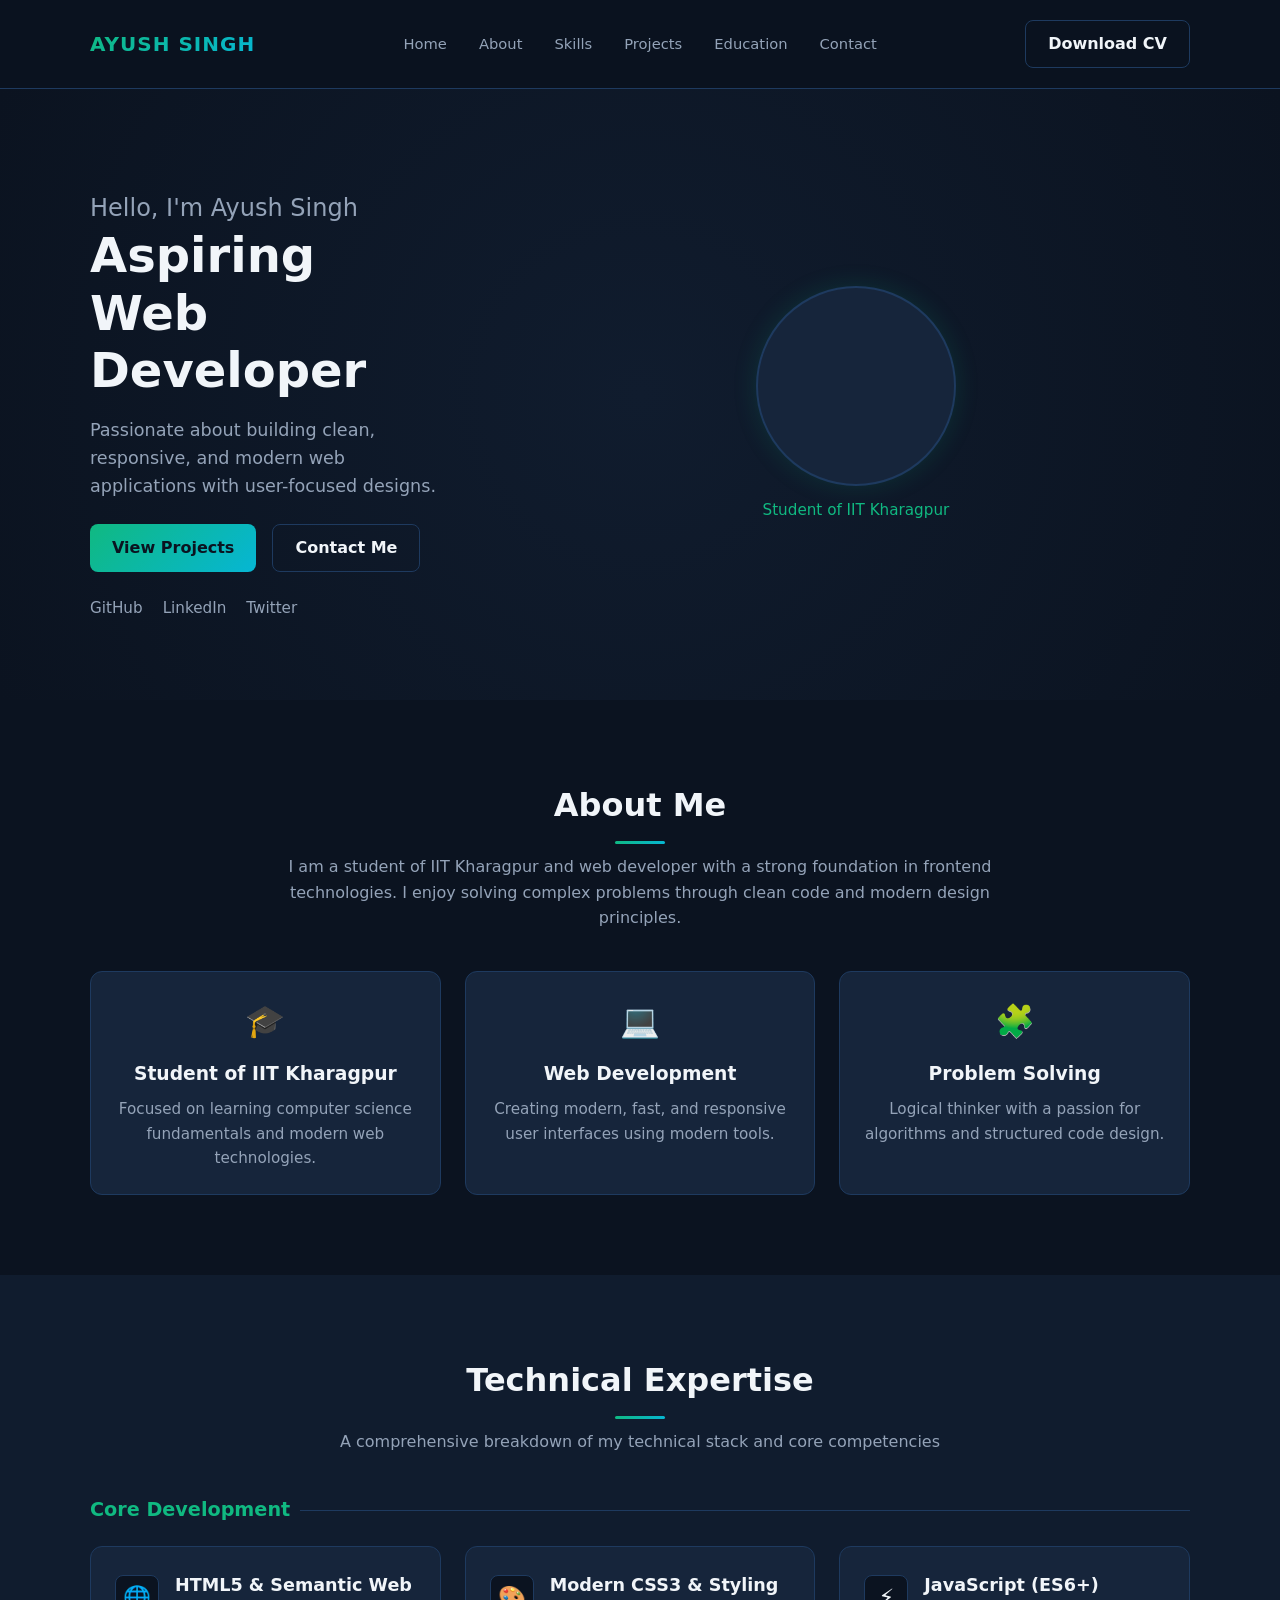
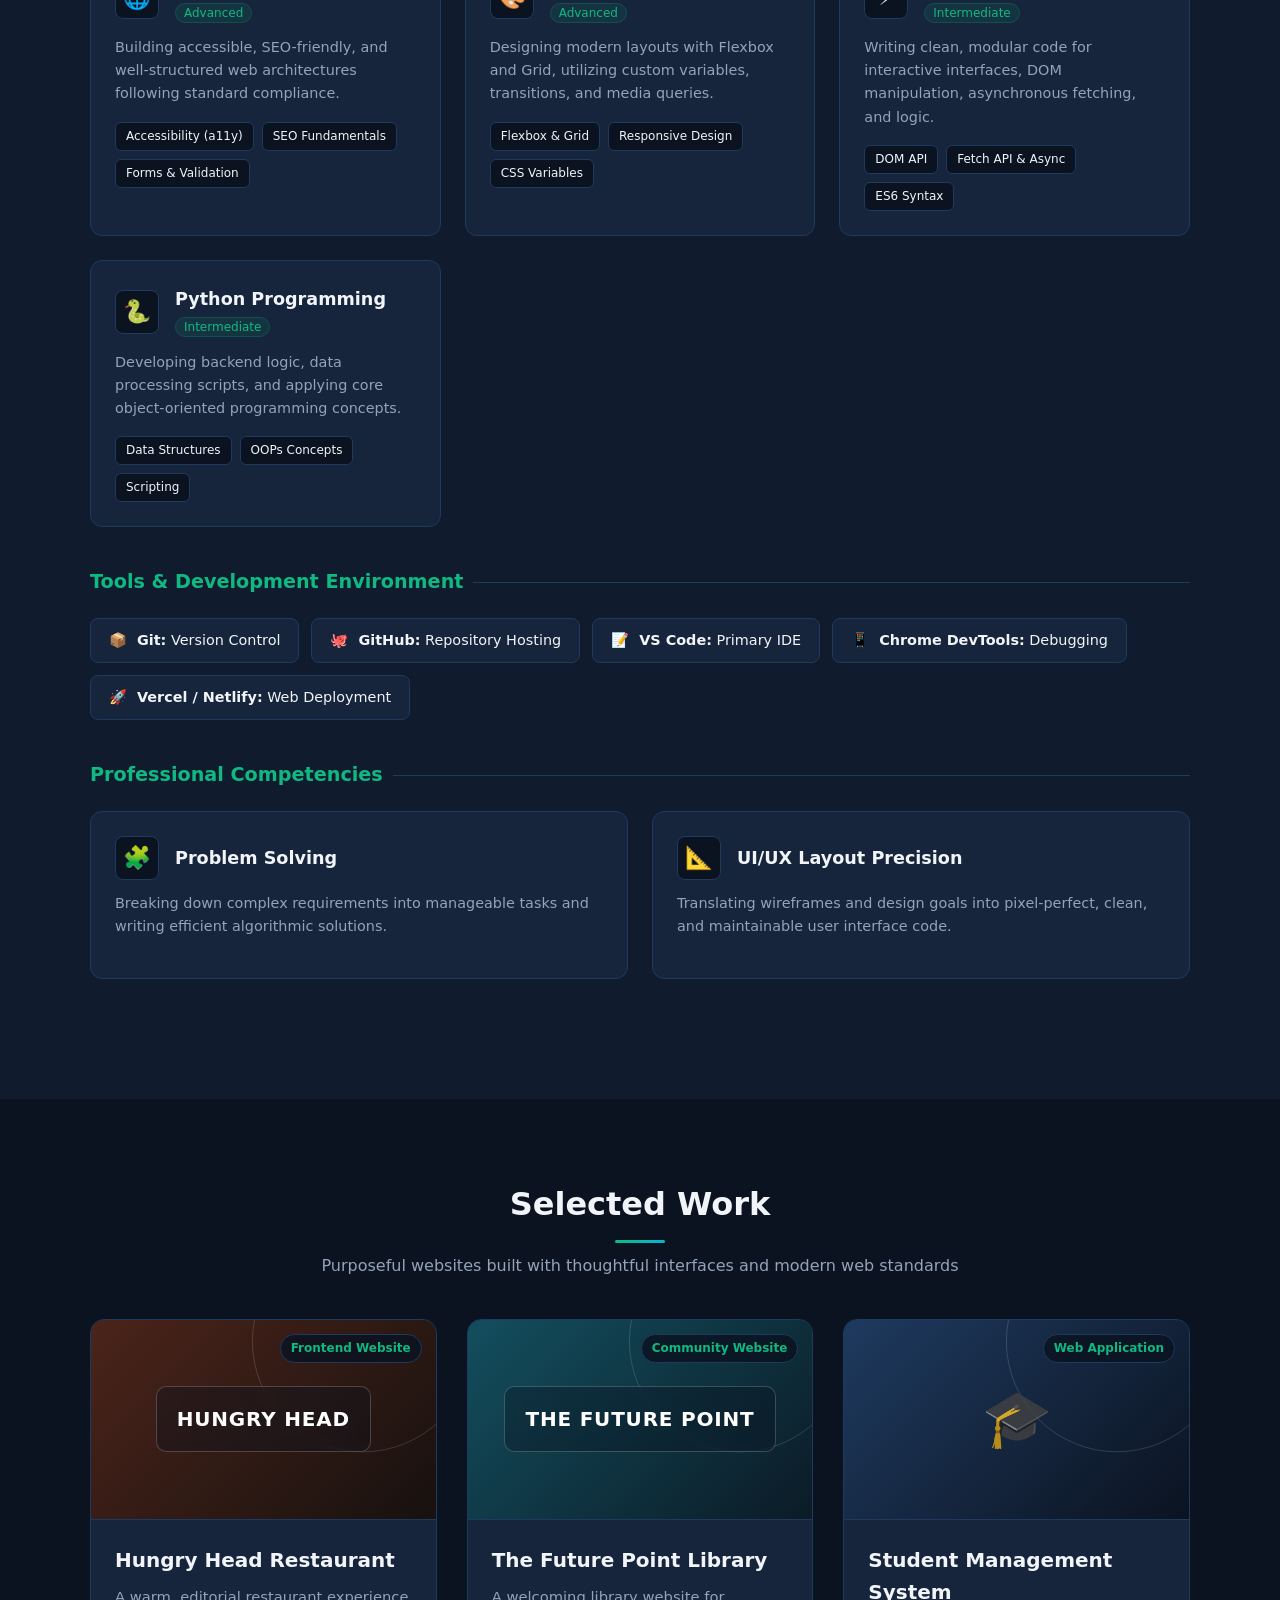
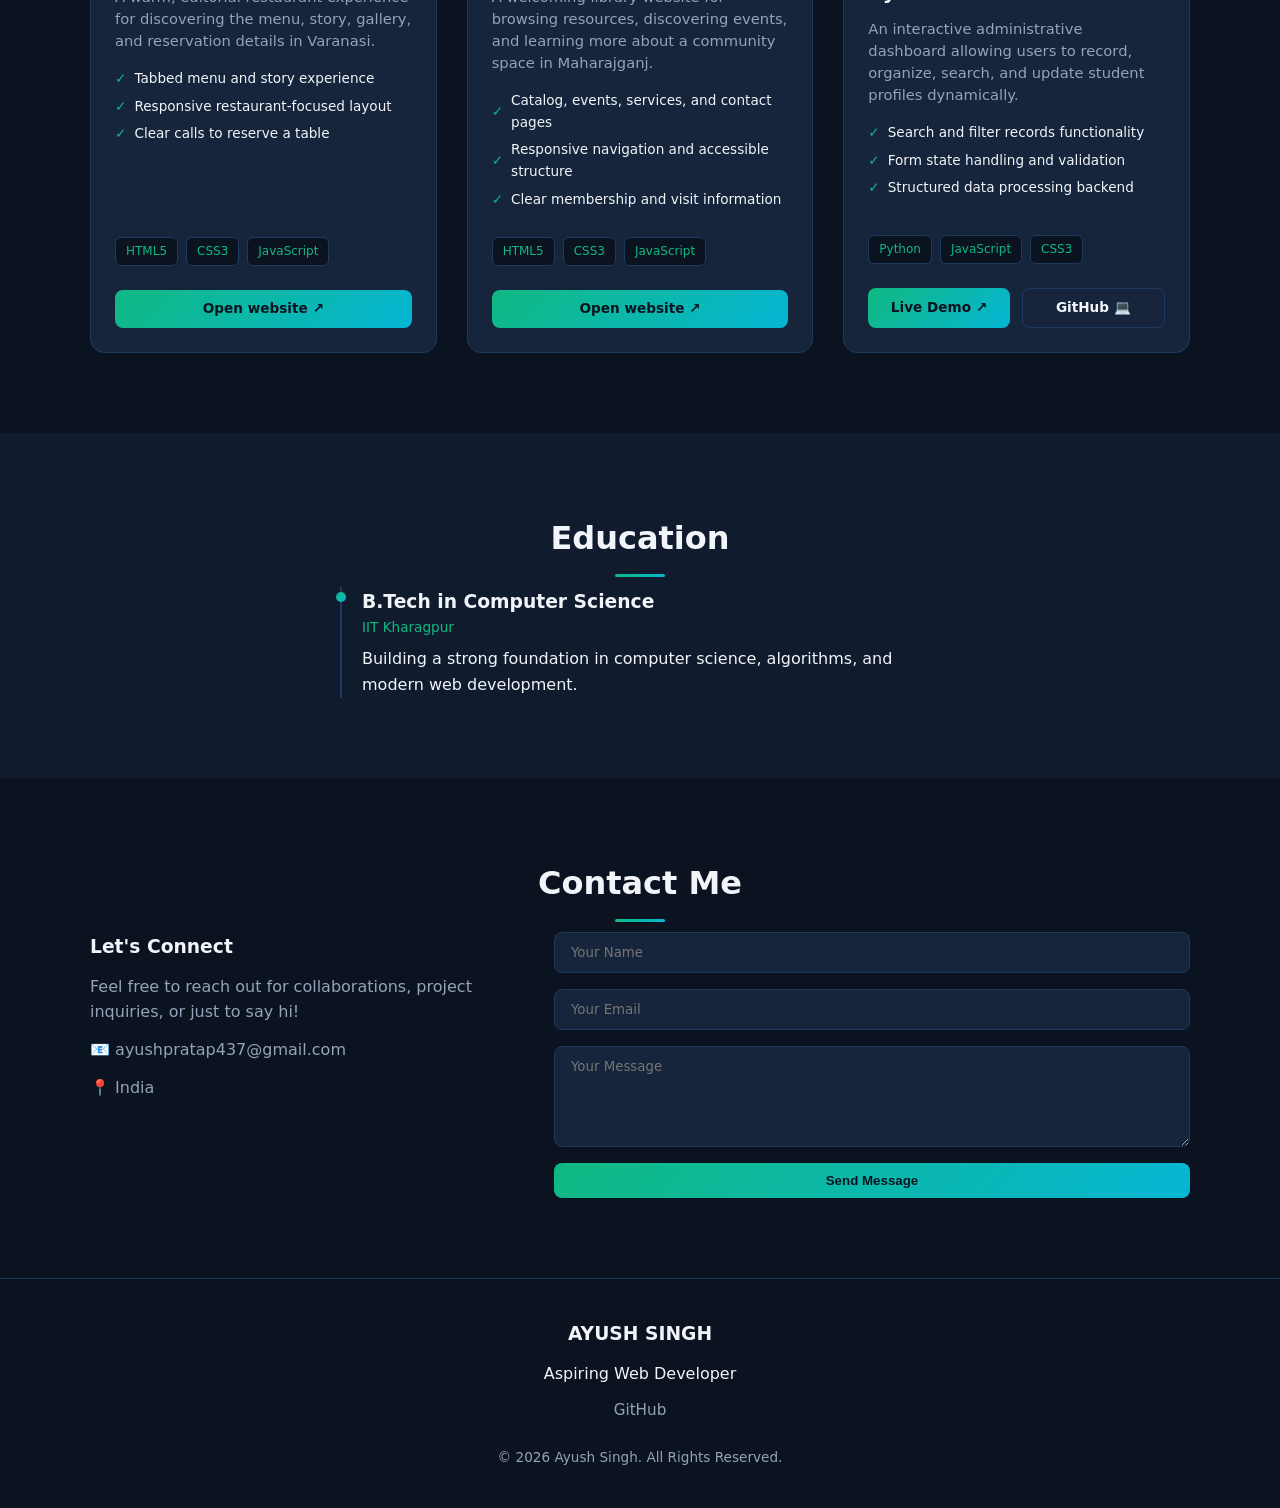
==== index.html @ 15a3740b "Upload portfolio" ====
<!doctype html>
<html lang="en">
  <head>
    <meta charset="UTF-8" />
    <meta name="viewport" content="width=device-width, initial-scale=1.0" />
    <title>Ayush Singh | Aspiring Web Developer</title>
    <style>
      /* CSS Variables & Theme (Emerald / Teal Gradient) */
      :root {
        --bg-color: #0b1320;
        --bg-alt: #101c2e;
        --card-bg: #16253b;
        --text-main: #f1f5f9;
        --text-muted: #94a3b8;
        --accent-gradient: linear-gradient(135deg, #10b981 0%, #06b6d4 100%);
        --accent-solid: #10b981;
        --border-color: #1e3a5f;
        --font-family:
          system-ui, -apple-system, BlinkMacSystemFont, "Segoe UI", Roboto,
          sans-serif;
      }

      * {
        margin: 0;
        padding: 0;
        box-sizing: border-box;
      }

      @keyframes page-open {
        from {
          opacity: 0;
          filter: blur(14px);
        }
        to {
          opacity: 1;
          filter: blur(0);
        }
      }

      body {
        background-color: var(--bg-color);
        color: var(--text-main);
        font-family: var(--font-family);
        animation: page-open 1.1s cubic-bezier(0.22, 1, 0.36, 1) both;
        line-height: 1.6;
        overflow-x: hidden;
      }

      @keyframes rise-in {
        from {
          opacity: 0;
          transform: translateY(24px);
        }
        to {
          opacity: 1;
          transform: translateY(0);
        }
      }

      @keyframes drift {
        0%,
        100% {
          transform: translateY(0);
        }
        50% {
          transform: translateY(-10px);
        }
      }

      @keyframes glow-pulse {
        0%,
        100% {
          box-shadow: 0 0 25px rgba(16, 185, 129, 0.15);
        }
        50% {
          box-shadow: 0 0 42px rgba(16, 185, 129, 0.3);
        }
      }

      .container {
        max-width: 1140px;
        margin: 0 auto;
        padding: 0 20px;
      }

      /* Typography */
      h1,
      h2,
      h3,
      h4 {
        color: var(--text-main);
      }

      a {
        color: var(--text-main);
        text-decoration: none;
      }

      .section {
        padding: 80px 0;
      }

      main > section.scroll-reveal {
        opacity: 0;
        transform: translateY(42px) scale(0.985);
        filter: blur(12px);
        transition:
          opacity 0.85s ease,
          transform 0.85s cubic-bezier(0.22, 1, 0.36, 1),
          filter 0.85s ease;
      }

      main > section.scroll-reveal.is-visible {
        opacity: 1;
        transform: translateY(0) scale(1);
        filter: blur(0);
      }

      .bg-alt {
        background-color: var(--bg-alt);
      }

      .section-title {
        font-size: 2rem;
        margin-bottom: 10px;
        text-align: center;
        position: relative;
      }

      .section-subtitle {
        text-align: center;
        color: var(--text-muted);
        margin-bottom: 40px;
        font-size: 1rem;
      }

      .section-title::after {
        content: "";
        display: block;
        width: 50px;
        height: 3px;
        background: var(--accent-gradient);
        margin: 10px auto 0;
        border-radius: 2px;
      }

      /* Buttons */
      .btn {
        display: inline-flex;
        align-items: center;
        justify-content: center;
        gap: 6px;
        padding: 10px 22px;
        border-radius: 8px;
        font-weight: 600;
        cursor: pointer;
        transition:
          transform 0.2s ease,
          opacity 0.2s ease;
      }

      .btn:hover {
        transform: translateY(-2px);
        opacity: 0.9;
      }

      .btn-primary {
        background: var(--accent-gradient);
        color: #0b1320;
        border: none;
      }

      .btn-outline {
        background: transparent;
        border: 1px solid var(--border-color);
        color: var(--text-main);
      }

      .btn-outline:hover {
        border-color: var(--accent-solid);
        color: var(--accent-solid);
      }

      .btn-sm {
        padding: 8px 16px;
        font-size: 0.85rem;
        flex: 1;
      }

      /* Navbar */
      .navbar {
        border-bottom: 1px solid var(--border-color);
        padding: 20px 0;
        position: sticky;
        top: 0;
        background-color: rgba(11, 19, 32, 0.9);
        backdrop-filter: blur(8px);
        z-index: 100;
      }

      .nav-container {
        display: flex;
        align-items: center;
        justify-content: space-between;
        gap: 28px;
      }

      .logo {
        font-weight: 700;
        font-size: 1.25rem;
        letter-spacing: 1px;
        background: var(--accent-gradient);
        -webkit-background-clip: text;
        -webkit-text-fill-color: transparent;
      }

      .nav-links {
        display: flex;
        align-items: center;
        list-style: none;
        gap: 8px;
      }

      .nav-links a {
        position: relative;
        display: inline-block;
        padding: 8px 12px;
        color: var(--text-muted);
        font-size: 0.92rem;
        transition:
          color 0.25s ease,
          transform 0.25s ease;
      }

      .nav-links a::after {
        content: "";
        position: absolute;
        right: 12px;
        bottom: 2px;
        left: 12px;
        height: 2px;
        background: var(--accent-gradient);
        transform: scaleX(0);
        transform-origin: center;
        transition: transform 0.25s ease;
      }

      .nav-links a:hover,
      .nav-links a:focus-visible {
        color: var(--text-main);
        transform: translateY(-2px);
      }

      .nav-links a:hover::after,
      .nav-links a:focus-visible::after {
        transform: scaleX(1);
      }

      /* Hero Section */
      .hero {
        padding: 100px 0 80px;
        text-align: center;
        background: radial-gradient(
          circle at center,
          var(--bg-alt) 0%,
          var(--bg-color) 100%
        );
      }

      .hero-container {
        display: flex;
        flex-direction: column;
        align-items: center;
        justify-content: center;
        gap: 7px;
      }

      .hero-image {
        display: flex;
        flex-direction: column;
        align-items: center;
      }

      .photo-placeholder {
        width: 200px;
        height: 200px;
        background-color: var(--card-bg);
        border: 2px solid var(--border-color);
        border-radius: 50%;
        margin-bottom: 12px;
        box-shadow: 0 0 25px rgba(16, 185, 129, 0.15);
        animation: glow-pulse 4s ease-in-out infinite;
      }

      .photo-label {
        color: var(--accent-solid);
        font-weight: 500;
        font-size: 0.95rem;
      }

      .hero-text {
        max-width: 650px;
        animation: rise-in 0.8s 0.15s ease both;
      }

      .greeting {
        color: var(--text-muted);
        font-size: 1.5rem;
      }

      .hero-text h1 {
        font-size: 3rem;
        line-height: 1.2;
        margin-bottom: 16px;
      }

      .description {
        color: var(--text-muted);
        margin-bottom: 24px;
        font-size: 1.1rem;
      }

      .hero-buttons {
        display: flex;
        justify-content: center;
        gap: 16px;
        margin-bottom: 24px;
      }

      .social-links {
        display: flex;
        justify-content: center;
        gap: 20px;
      }

      .social-links a {
        color: var(--text-muted);
        font-size: 0.95rem;
      }

      .social-links a:hover {
        color: var(--accent-solid);
      }

      /* About Section */
      .about-text {
        max-width: 760px;
        margin: 0 auto 40px;
        text-align: center;
        color: var(--text-muted);
      }

      .about-layout {
        display: block;
      }

      .about-layout .cards-grid-3 {
        grid-template-columns: repeat(3, minmax(0, 1fr));
        align-items: stretch;
      }

      .cards-grid-3 {
        display: grid;
        grid-template-columns: repeat(auto-fit, minmax(280px, 1fr));
        gap: 24px;
      }

      .card {
        background-color: var(--card-bg);
        border: 1px solid var(--border-color);
        padding: 24px;
        border-radius: 12px;
        text-align: center;
        transition:
          transform 0.25s ease,
          border-color 0.25s ease,
          box-shadow 0.25s ease;
        animation: rise-in 0.7s ease both;
      }

      .card:hover {
        transform: translateY(-6px);
        border-color: var(--accent-solid);
        box-shadow: 0 14px 28px rgba(0, 0, 0, 0.22);
      }

      .cards-grid-3 .card:nth-child(2),
      .skills-detailed-grid .prof-skill-card:nth-child(2),
      .projects-grid .prof-project-card:nth-child(2) {
        animation-delay: 0.12s;
      }

      .cards-grid-3 .card:nth-child(3),
      .skills-detailed-grid .prof-skill-card:nth-child(3),
      .projects-grid .prof-project-card:nth-child(3) {
        animation-delay: 0.24s;
      }

      .card-icon {
        font-size: 2rem;
        margin-bottom: 12px;
      }

      .card h3 {
        margin-bottom: 8px;
      }

      .card p {
        color: var(--text-muted);
        font-size: 0.95rem;
      }

      /* Professional Skills Section */
      .skills-category-title {
        font-size: 1.2rem;
        color: var(--accent-solid);
        margin-bottom: 20px;
        display: flex;
        align-items: center;
        gap: 10px;
      }

      .skills-category-title::after {
        content: "";
        flex: 1;
        height: 1px;
        background-color: var(--border-color);
      }

      .skills-detailed-grid {
        display: grid;
        grid-template-columns: repeat(auto-fit, minmax(320px, 1fr));
        gap: 24px;
        margin-bottom: 40px;
      }

      .prof-skill-card {
        background-color: var(--card-bg);
        border: 1px solid var(--border-color);
        border-radius: 12px;
        padding: 24px;
        transition:
          transform 0.2s ease,
          border-color 0.2s ease;
        animation: rise-in 0.7s ease both;
      }

      .prof-skill-card:hover {
        transform: translateY(-4px);
        border-color: var(--accent-solid);
      }

      .skill-card-header {
        display: flex;
        align-items: center;
        gap: 16px;
        margin-bottom: 12px;
      }

      .skill-card-icon {
        width: 44px;
        height: 44px;
        background-color: var(--bg-color);
        border: 1px solid var(--border-color);
        border-radius: 8px;
        display: flex;
        align-items: center;
        justify-content: center;
        font-size: 1.4rem;
      }

      .skill-card-title h4 {
        font-size: 1.1rem;
      }

      .skill-badge-level {
        font-size: 0.75rem;
        color: var(--accent-solid);
        background-color: rgba(16, 185, 129, 0.1);
        padding: 2px 8px;
        border-radius: 12px;
        border: 1px solid rgba(16, 185, 129, 0.2);
      }

      .skill-card-desc {
        color: var(--text-muted);
        font-size: 0.9rem;
        margin-bottom: 16px;
      }

      .skill-tags-list {
        display: flex;
        flex-wrap: wrap;
        gap: 8px;
      }

      .skill-micro-tag {
        font-size: 0.75rem;
        background-color: var(--bg-color);
        color: var(--text-main);
        padding: 4px 10px;
        border-radius: 6px;
        border: 1px solid var(--border-color);
      }

      .tools-flex-wrapper {
        display: flex;
        flex-wrap: wrap;
        gap: 12px;
        margin-bottom: 40px;
      }

      .tool-pill {
        background-color: var(--card-bg);
        border: 1px solid var(--border-color);
        padding: 10px 18px;
        border-radius: 8px;
        font-size: 0.9rem;
        display: flex;
        align-items: center;
        gap: 10px;
        transition: border-color 0.2s ease;
      }

      .tool-pill:hover {
        border-color: var(--accent-solid);
      }

      /* ENHANCED PROFESSIONAL PROJECTS SECTION */
      .projects-grid {
        display: grid;
        grid-template-columns: repeat(auto-fit, minmax(330px, 1fr));
        gap: 30px;
      }

      .prof-project-card {
        background-color: var(--card-bg);
        border: 1px solid var(--border-color);
        border-radius: 14px;
        overflow: hidden;
        display: flex;
        flex-direction: column;
        transition:
          transform 0.25s ease,
          border-color 0.25s ease,
          box-shadow 0.25s ease;
        animation: rise-in 0.7s ease both;
      }

      .prof-project-card:hover {
        transform: translateY(-6px);
        border-color: var(--accent-solid);
        box-shadow: 0 12px 30px rgba(0, 0, 0, 0.3);
      }

      .project-preview-wrapper {
        position: relative;
        height: 200px;
        background: linear-gradient(135deg, #1e3a5f 0%, #0b1320 100%);
        display: flex;
        align-items: center;
        justify-content: center;
        border-bottom: 1px solid var(--border-color);
        overflow: hidden;
      }

      .project-preview-wrapper::before {
        content: "";
        position: absolute;
        width: 220px;
        height: 220px;
        border: 1px solid rgba(255, 255, 255, 0.14);
        border-radius: 50%;
        transform: translate(45%, -35%);
      }

      .project-preview-wrapper.hungry-head {
        background: linear-gradient(135deg, #4b241a 0%, #17110f 100%);
      }

      .project-preview-wrapper.future-point {
        background: linear-gradient(135deg, #134e5e 0%, #0b1b26 100%);
      }

      .project-preview-wrapper.student-system {
        background: linear-gradient(135deg, #1e3a5f 0%, #0b1320 100%);
      }

      .project-preview-label {
        position: relative;
        z-index: 1;
        padding: 16px 20px;
        border: 1px solid rgba(255, 255, 255, 0.2);
        border-radius: 10px;
        color: #fff;
        font-size: 1.25rem;
        font-weight: 700;
        letter-spacing: 0.04em;
        text-align: center;
        background: rgba(11, 19, 32, 0.35);
        backdrop-filter: blur(6px);
      }

      .project-preview-icon {
        font-size: 3.5rem;
        opacity: 0.8;
      }

      .project-category-badge {
        position: absolute;
        top: 14px;
        right: 14px;
        font-size: 0.75rem;
        font-weight: 600;
        padding: 4px 10px;
        border-radius: 20px;
        background-color: rgba(11, 19, 32, 0.85);
        border: 1px solid var(--border-color);
        color: var(--accent-solid);
        backdrop-filter: blur(4px);
      }

      .project-card-body {
        padding: 24px;
        display: flex;
        flex-direction: column;
        flex-grow: 1;
      }

      .project-card-body h3 {
        font-size: 1.25rem;
        margin-bottom: 10px;
      }

      .project-desc {
        color: var(--text-muted);
        font-size: 0.92rem;
        margin-bottom: 16px;
        line-height: 1.5;
      }

      .project-features-list {
        list-style: none;
        margin-bottom: 20px;
        padding-left: 0;
      }

      .project-features-list li {
        color: var(--text-main);
        font-size: 0.85rem;
        margin-bottom: 6px;
        display: flex;
        align-items: center;
        gap: 8px;
      }

      .project-features-list li::before {
        content: "✓";
        color: var(--accent-solid);
        font-weight: bold;
      }

      .project-tech-tags {
        display: flex;
        flex-wrap: wrap;
        gap: 8px;
        margin-bottom: 24px;
        margin-top: auto;
      }

      .project-tech-tags span {
        background-color: var(--bg-color);
        border: 1px solid var(--border-color);
        font-size: 0.75rem;
        padding: 4px 10px;
        border-radius: 6px;
        color: var(--accent-solid);
      }

      .project-action-buttons {
        display: flex;
        gap: 12px;
      }

      .project-action-buttons .btn:only-child {
        flex: 1;
      }

      /* Timeline */
      .timeline {
        max-width: 600px;
        margin: 0 auto;
        border-left: 2px solid var(--border-color);
        padding-left: 20px;
      }

      .timeline-item {
        position: relative;
      }

      .timeline-dot {
        position: absolute;
        left: -26px;
        top: 5px;
        width: 10px;
        height: 10px;
        border-radius: 50%;
        background: var(--accent-gradient);
        animation: glow-pulse 3s ease-in-out infinite;
      }

      .timeline-date {
        color: var(--accent-solid);
        font-size: 0.85rem;
        margin-bottom: 8px;
      }

      /* Contact Section */
      .contact-grid {
        display: grid;
        grid-template-columns: 1fr 1.5fr;
        gap: 40px;
      }

      .contact-info p {
        color: var(--text-muted);
        margin-top: 12px;
      }

      .contact-form {
        display: flex;
        flex-direction: column;
        gap: 16px;
      }

      .contact-form input,
      .contact-form textarea {
        background-color: var(--card-bg);
        border: 1px solid var(--border-color);
        padding: 12px 16px;
        border-radius: 8px;
        color: var(--text-main);
        font-family: inherit;
      }

      .contact-form input:focus,
      .contact-form textarea:focus {
        outline: none;
        border-color: var(--accent-solid);
      }

      /* Footer */
      .footer {
        border-top: 1px solid var(--border-color);
        padding: 40px 0;
        text-align: center;
      }

      .footer-container {
        display: flex;
        flex-direction: column;
        align-items: center;
        gap: 12px;
      }

      .copyright {
        color: var(--text-muted);
        font-size: 0.85rem;
        margin-top: 12px;
      }

      @media (min-width: 769px) {
        .hero {
          text-align: left;
          min-height: 560px;
          display: flex;
          align-items: center;
        }

        .hero-container {
          display: grid;
          grid-template-columns: minmax(220px, 0.7fr) minmax(0, 1.3fr);
          gap: 72px;
          width: 100%;
        }

        .hero-image {
          order: 2;
          animation: drift 5s ease-in-out infinite;
        }

        .hero-text {
          order: 1;
        }
        .hero-buttons,
        .social-links {
          justify-content: flex-start;
        }
      }

      /* Responsive */
      @media (max-width: 768px) {
        .contact-grid {
          grid-template-columns: 1fr;
        }
        .nav-container {
          align-items: flex-start;
          flex-wrap: wrap;
        }
        .nav-links {
          order: 3;
          flex-basis: 100%;
          justify-content: center;
          flex-wrap: wrap;
          gap: 2px 4px;
          padding-top: 12px;
          border-top: 1px solid var(--border-color);
        }

        .about-text {
          max-width: none;
          margin-bottom: 32px;
        }

        .about-layout .cards-grid-3 {
          grid-template-columns: 1fr;
        }
      }

      @media (prefers-reduced-motion: reduce) {
        *,
        *::before,
        *::after {
          animation-duration: 0.01ms !important;
          animation-iteration-count: 1 !important;
          scroll-behavior: auto !important;
          transition-duration: 0.01ms !important;
        }

        main > section.scroll-reveal,
        main > section.scroll-reveal.is-visible {
          opacity: 1;
          transform: none;
          filter: none;
          transition: none;
        }
      }
    </style>
  </head>
  <body>
    <!-- HEADER / NAVBAR -->
    <header class="navbar">
      <div class="container nav-container">
        <a href="#" class="logo">AYUSH SINGH</a>
        <nav>
          <ul class="nav-links">
            <li><a href="#home">Home</a></li>
            <li><a href="#about">About</a></li>
            <li><a href="#skills">Skills</a></li>
            <li><a href="#projects">Projects</a></li>
            <li><a href="#education">Education</a></li>
            <li><a href="#contact">Contact</a></li>
          </ul>
        </nav>
        <a
          href="Ayush-Singh-CV.html"
          class="btn btn-outline"
          download="Ayush-Singh-CV.html"
          >Download CV</a
        >
      </div>
    </header>

    <!-- HERO SECTION -->
    <section id="home" class="hero">
      <div class="container hero-container">
        <div class="hero-image">
          <div class="photo-placeholder"></div>
          <p class="photo-label">Student of IIT Kharagpur</p>
        </div>
        <div class="hero-text">
          <p class="greeting">Hello, I'm Ayush Singh</p>
          <h1>Aspiring Web Developer</h1>
          <p class="description">
            Passionate about building clean, responsive, and modern web
            applications with user-focused designs.
          </p>
          <div class="hero-buttons">
            <a href="#projects" class="btn btn-primary">View Projects</a>
            <a href="#contact" class="btn btn-outline">Contact Me</a>
          </div>
          <div class="social-links">
            <a href="#">GitHub</a>
            <a href="#">LinkedIn</a>
            <a href="#">Twitter</a>
          </div>
        </div>
      </div>
    </section>

    <!-- ABOUT SECTION -->
    <section id="about" class="section">
      <div class="container">
        <h2 class="section-title">About Me</h2>
        <div class="about-layout">
          <p class="about-text">
            I am a student of IIT Kharagpur and web developer with a strong
            foundation in frontend technologies. I enjoy solving complex
            problems through clean code and modern design principles.
          </p>
          <div class="cards-grid-3">
            <div class="card">
              <div class="card-icon">🎓</div>
              <h3>Student of IIT Kharagpur</h3>
              <p>
                Focused on learning computer science fundamentals and modern web
                technologies.
              </p>
            </div>
            <div class="card">
              <div class="card-icon">💻</div>
              <h3>Web Development</h3>
              <p>
                Creating modern, fast, and responsive user interfaces using
                modern tools.
              </p>
            </div>
            <div class="card">
              <div class="card-icon">🧩</div>
              <h3>Problem Solving</h3>
              <p>
                Logical thinker with a passion for algorithms and structured
                code design.
              </p>
            </div>
          </div>
        </div>
      </div>
    </section>

    <!-- TECHNICAL EXPERTISE SECTION -->
    <section id="skills" class="section bg-alt">
      <div class="container">
        <h2 class="section-title">Technical Expertise</h2>
        <p class="section-subtitle">
          A comprehensive breakdown of my technical stack and core competencies
        </p>

        <h3 class="skills-category-title">Core Development</h3>
        <div class="skills-detailed-grid">
          <div class="prof-skill-card">
            <div class="skill-card-header">
              <div class="skill-card-icon">🌐</div>
              <div class="skill-card-title">
                <h4>HTML5 & Semantic Web</h4>
                <span class="skill-badge-level">Advanced</span>
              </div>
            </div>
            <p class="skill-card-desc">
              Building accessible, SEO-friendly, and well-structured web
              architectures following standard compliance.
            </p>
            <div class="skill-tags-list">
              <span class="skill-micro-tag">Accessibility (a11y)</span>
              <span class="skill-micro-tag">SEO Fundamentals</span>
              <span class="skill-micro-tag">Forms & Validation</span>
            </div>
          </div>

          <div class="prof-skill-card">
            <div class="skill-card-header">
              <div class="skill-card-icon">🎨</div>
              <div class="skill-card-title">
                <h4>Modern CSS3 & Styling</h4>
                <span class="skill-badge-level">Advanced</span>
              </div>
            </div>
            <p class="skill-card-desc">
              Designing modern layouts with Flexbox and Grid, utilizing custom
              variables, transitions, and media queries.
            </p>
            <div class="skill-tags-list">
              <span class="skill-micro-tag">Flexbox & Grid</span>
              <span class="skill-micro-tag">Responsive Design</span>
              <span class="skill-micro-tag">CSS Variables</span>
            </div>
          </div>

          <div class="prof-skill-card">
            <div class="skill-card-header">
              <div class="skill-card-icon">⚡</div>
              <div class="skill-card-title">
                <h4>JavaScript (ES6+)</h4>
                <span class="skill-badge-level">Intermediate</span>
              </div>
            </div>
            <p class="skill-card-desc">
              Writing clean, modular code for interactive interfaces, DOM
              manipulation, asynchronous fetching, and logic.
            </p>
            <div class="skill-tags-list">
              <span class="skill-micro-tag">DOM API</span>
              <span class="skill-micro-tag">Fetch API & Async</span>
              <span class="skill-micro-tag">ES6 Syntax</span>
            </div>
          </div>

          <div class="prof-skill-card">
            <div class="skill-card-header">
              <div class="skill-card-icon">🐍</div>
              <div class="skill-card-title">
                <h4>Python Programming</h4>
                <span class="skill-badge-level">Intermediate</span>
              </div>
            </div>
            <p class="skill-card-desc">
              Developing backend logic, data processing scripts, and applying
              core object-oriented programming concepts.
            </p>
            <div class="skill-tags-list">
              <span class="skill-micro-tag">Data Structures</span>
              <span class="skill-micro-tag">OOPs Concepts</span>
              <span class="skill-micro-tag">Scripting</span>
            </div>
          </div>
        </div>

        <h3 class="skills-category-title">Tools & Development Environment</h3>
        <div class="tools-flex-wrapper">
          <div class="tool-pill">
            <span>📦</span><span><strong>Git:</strong> Version Control</span>
          </div>
          <div class="tool-pill">
            <span>🐙</span
            ><span><strong>GitHub:</strong> Repository Hosting</span>
          </div>
          <div class="tool-pill">
            <span>📝</span><span><strong>VS Code:</strong> Primary IDE</span>
          </div>
          <div class="tool-pill">
            <span>📱</span
            ><span><strong>Chrome DevTools:</strong> Debugging</span>
          </div>
          <div class="tool-pill">
            <span>🚀</span
            ><span><strong>Vercel / Netlify:</strong> Web Deployment</span>
          </div>
        </div>

        <h3 class="skills-category-title">Professional Competencies</h3>
        <div class="skills-detailed-grid">
          <div class="prof-skill-card">
            <div class="skill-card-header">
              <div class="skill-card-icon">🧩</div>
              <div class="skill-card-title"><h4>Problem Solving</h4></div>
            </div>
            <p class="skill-card-desc">
              Breaking down complex requirements into manageable tasks and
              writing efficient algorithmic solutions.
            </p>
          </div>

          <div class="prof-skill-card">
            <div class="skill-card-header">
              <div class="skill-card-icon">📐</div>
              <div class="skill-card-title">
                <h4>UI/UX Layout Precision</h4>
              </div>
            </div>
            <p class="skill-card-desc">
              Translating wireframes and design goals into pixel-perfect, clean,
              and maintainable user interface code.
            </p>
          </div>
        </div>
      </div>
    </section>

    <!-- ENHANCED PROFESSIONAL PROJECTS SECTION -->
    <section id="projects" class="section">
      <div class="container">
        <h2 class="section-title">Selected Work</h2>
        <p class="section-subtitle">
          Purposeful websites built with thoughtful interfaces and modern web
          standards
        </p>

        <div class="projects-grid">
          <!-- Project 1 -->
          <div class="prof-project-card">
            <div class="project-preview-wrapper hungry-head">
              <span class="project-preview-label">HUNGRY HEAD</span>
              <span class="project-category-badge">Frontend Website</span>
            </div>
            <div class="project-card-body">
              <h3>Hungry Head Restaurant</h3>
              <p class="project-desc">
                A warm, editorial restaurant experience for discovering the
                menu, story, gallery, and reservation details in Varanasi.
              </p>
              <ul class="project-features-list">
                <li>Tabbed menu and story experience</li>
                <li>Responsive restaurant-focused layout</li>
                <li>Clear calls to reserve a table</li>
              </ul>
              <div class="project-tech-tags">
                <span>HTML5</span>
                <span>CSS3</span>
                <span>JavaScript</span>
              </div>
              <div class="project-action-buttons">
                <a
                  href="Hungery%20Head/index.html"
                  class="btn btn-sm btn-primary"
                  target="_blank"
                  rel="noopener"
                  >Open website ↗</a
                >
              </div>
            </div>
          </div>

          <!-- Project 2 -->
          <div class="prof-project-card">
            <div class="project-preview-wrapper future-point">
              <span class="project-preview-label">THE FUTURE POINT</span>
              <span class="project-category-badge">Community Website</span>
            </div>
            <div class="project-card-body">
              <h3>The Future Point Library</h3>
              <p class="project-desc">
                A welcoming library website for browsing resources, discovering
                events, and learning more about a community space in
                Maharajganj.
              </p>
              <ul class="project-features-list">
                <li>Catalog, events, services, and contact pages</li>
                <li>Responsive navigation and accessible structure</li>
                <li>Clear membership and visit information</li>
              </ul>
              <div class="project-tech-tags">
                <span>HTML5</span>
                <span>CSS3</span>
                <span>JavaScript</span>
              </div>
              <div class="project-action-buttons">
                <a
                  href="The%20future%20point%20library/index.html"
                  class="btn btn-sm btn-primary"
                  target="_blank"
                  rel="noopener"
                  >Open website ↗</a
                >
              </div>
            </div>
          </div>

          <!-- Project 3 -->
          <div class="prof-project-card">
            <div class="project-preview-wrapper">
              <span class="project-preview-icon">🎓</span>
              <span class="project-category-badge">Web Application</span>
            </div>
            <div class="project-card-body">
              <h3>Student Management System</h3>
              <p class="project-desc">
                An interactive administrative dashboard allowing users to
                record, organize, search, and update student profiles
                dynamically.
              </p>
              <ul class="project-features-list">
                <li>Search and filter records functionality</li>
                <li>Form state handling and validation</li>
                <li>Structured data processing backend</li>
              </ul>
              <div class="project-tech-tags">
                <span>Python</span>
                <span>JavaScript</span>
                <span>CSS3</span>
              </div>
              <div class="project-action-buttons">
                <a href="#" class="btn btn-sm btn-primary">Live Demo ↗</a>
                <a href="#" class="btn btn-sm btn-outline">GitHub 💻</a>
              </div>
            </div>
          </div>
        </div>
      </div>
    </section>

    <!-- EDUCATION SECTION -->
    <section id="education" class="section bg-alt">
      <div class="container">
        <h2 class="section-title">Education</h2>
        <div class="timeline">
          <div class="timeline-item">
            <div class="timeline-dot"></div>
            <div class="timeline-content">
              <h3>B.Tech in Computer Science</h3>
              <p class="timeline-date">IIT Kharagpur</p>
              <p>
                Building a strong foundation in computer science, algorithms,
                and modern web development.
              </p>
            </div>
          </div>
        </div>
      </div>
    </section>

    <!-- CONTACT SECTION -->
    <section id="contact" class="section">
      <div class="container">
        <h2 class="section-title">Contact Me</h2>
        <div class="contact-grid">
          <div class="contact-info">
            <h3>Let's Connect</h3>
            <p>
              Feel free to reach out for collaborations, project inquiries, or
              just to say hi!
            </p>
            <p>📧 ayushpratap437@gmail.com</p>
            <p>📍 India</p>
          </div>
          <form
            class="contact-form"
            action="https://formsubmit.co/ayushpratap437@gmail.com"
            method="POST"
          >
            <input
              type="hidden"
              name="_subject"
              value="New portfolio message"
            />
            <input type="hidden" name="_captcha" value="false" />
            <input type="text" name="name" placeholder="Your Name" required />
            <input
              type="email"
              name="email"
              placeholder="Your Email"
              required
            />
            <textarea
              name="message"
              rows="5"
              placeholder="Your Message"
              required
            ></textarea>
            <button type="submit" class="btn btn-primary">Send Message</button>
          </form>
        </div>
      </div>
    </section>

    <!-- FOOTER -->
    <footer class="footer">
      <div class="container footer-container">
        <h3>AYUSH SINGH</h3>
        <p>Aspiring Web Developer</p>
        <div class="social-links">
          <a href="https://github.com/Ayush-Pratap-Singh-Git">GitHub</a>
        </div>
        <p class="copyright">&copy; 2026 Ayush Singh. All Rights Reserved.</p>
      </div>
    </footer>
    <script>
      const sections = document.querySelectorAll("main > section");
      const reducedMotion = window.matchMedia(
        "(prefers-reduced-motion: reduce)",
      ).matches;

      sections.forEach((section) => section.classList.add("scroll-reveal"));

      if (reducedMotion || !("IntersectionObserver" in window)) {
        sections.forEach((section) => section.classList.add("is-visible"));
      } else {
        const sectionObserver = new IntersectionObserver(
          (entries, observer) => {
            entries.forEach((entry) => {
              if (entry.isIntersecting) {
                entry.target.classList.add("is-visible");
                observer.unobserve(entry.target);
              }
            });
          },
          { threshold: 0.14, rootMargin: "0px 0px -8%" },
        );

        sections.forEach((section) => sectionObserver.observe(section));
      }
    </script>
  </body>
</html>
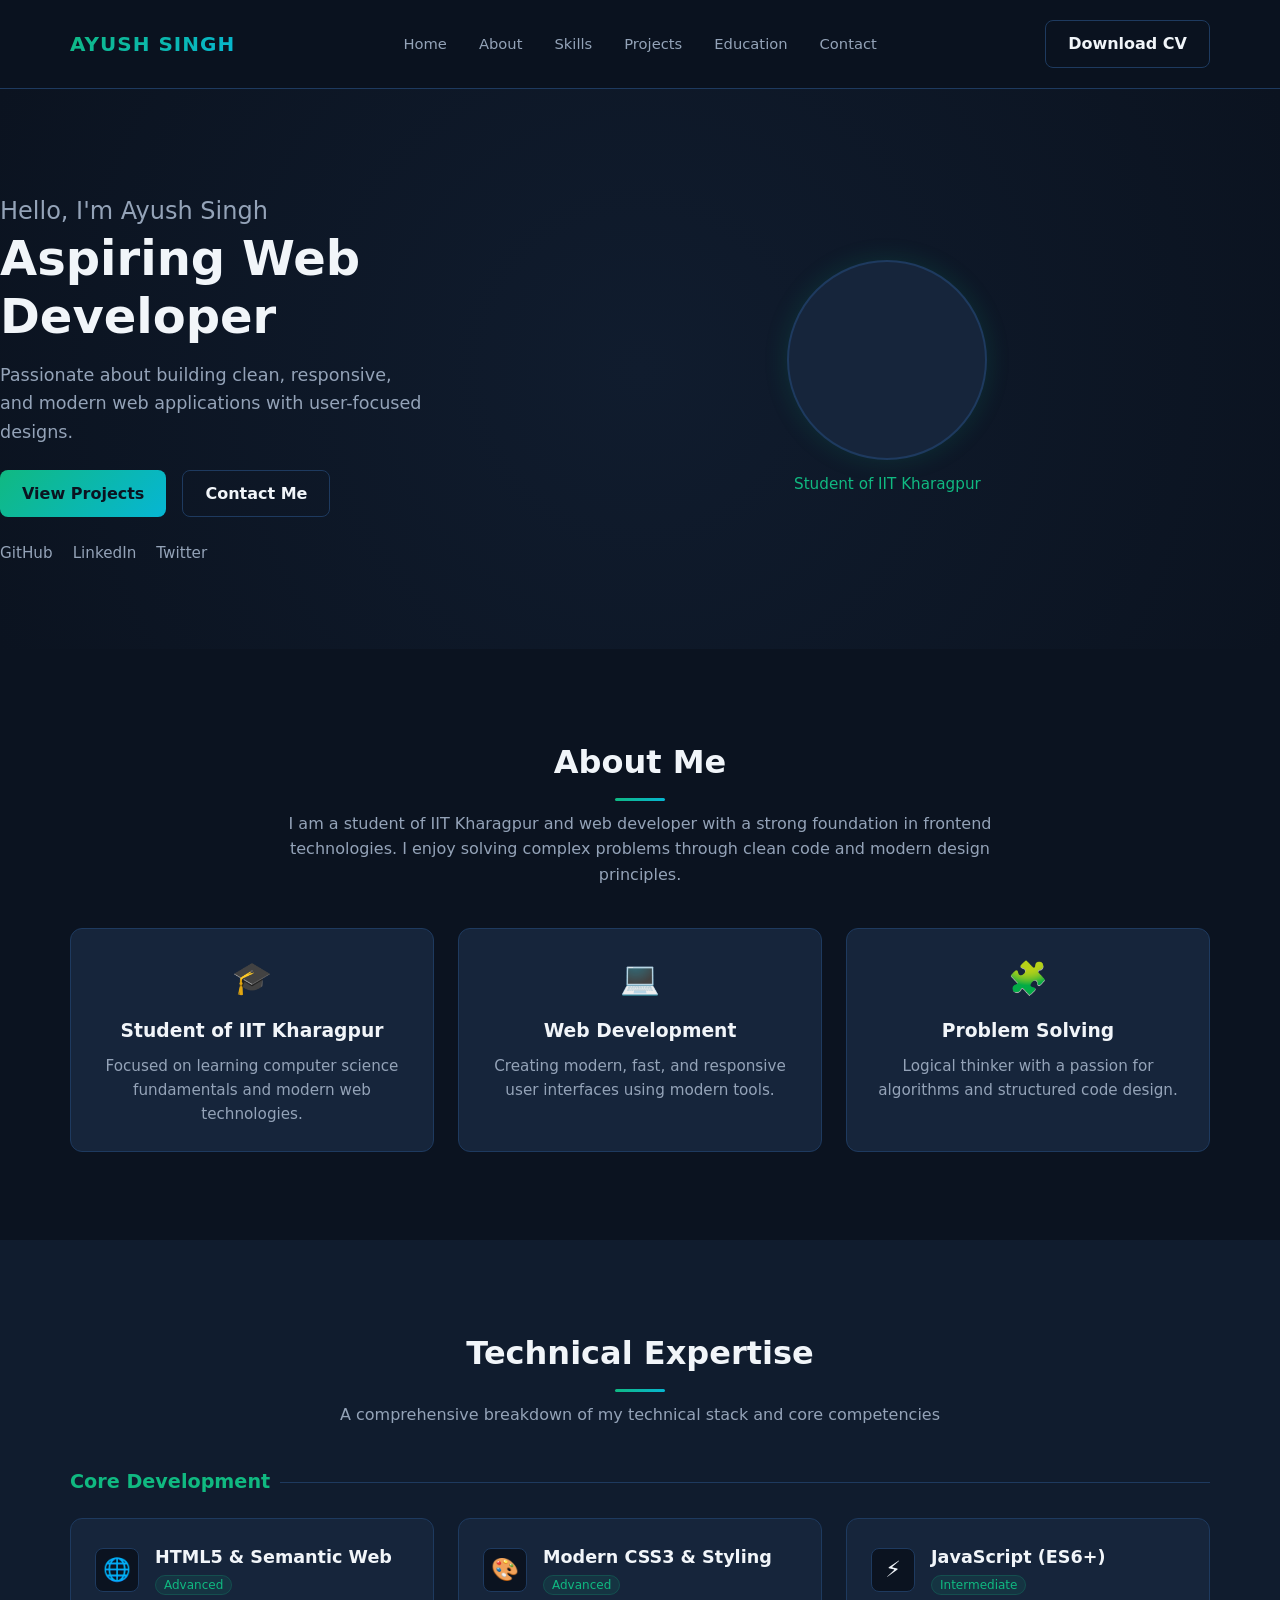
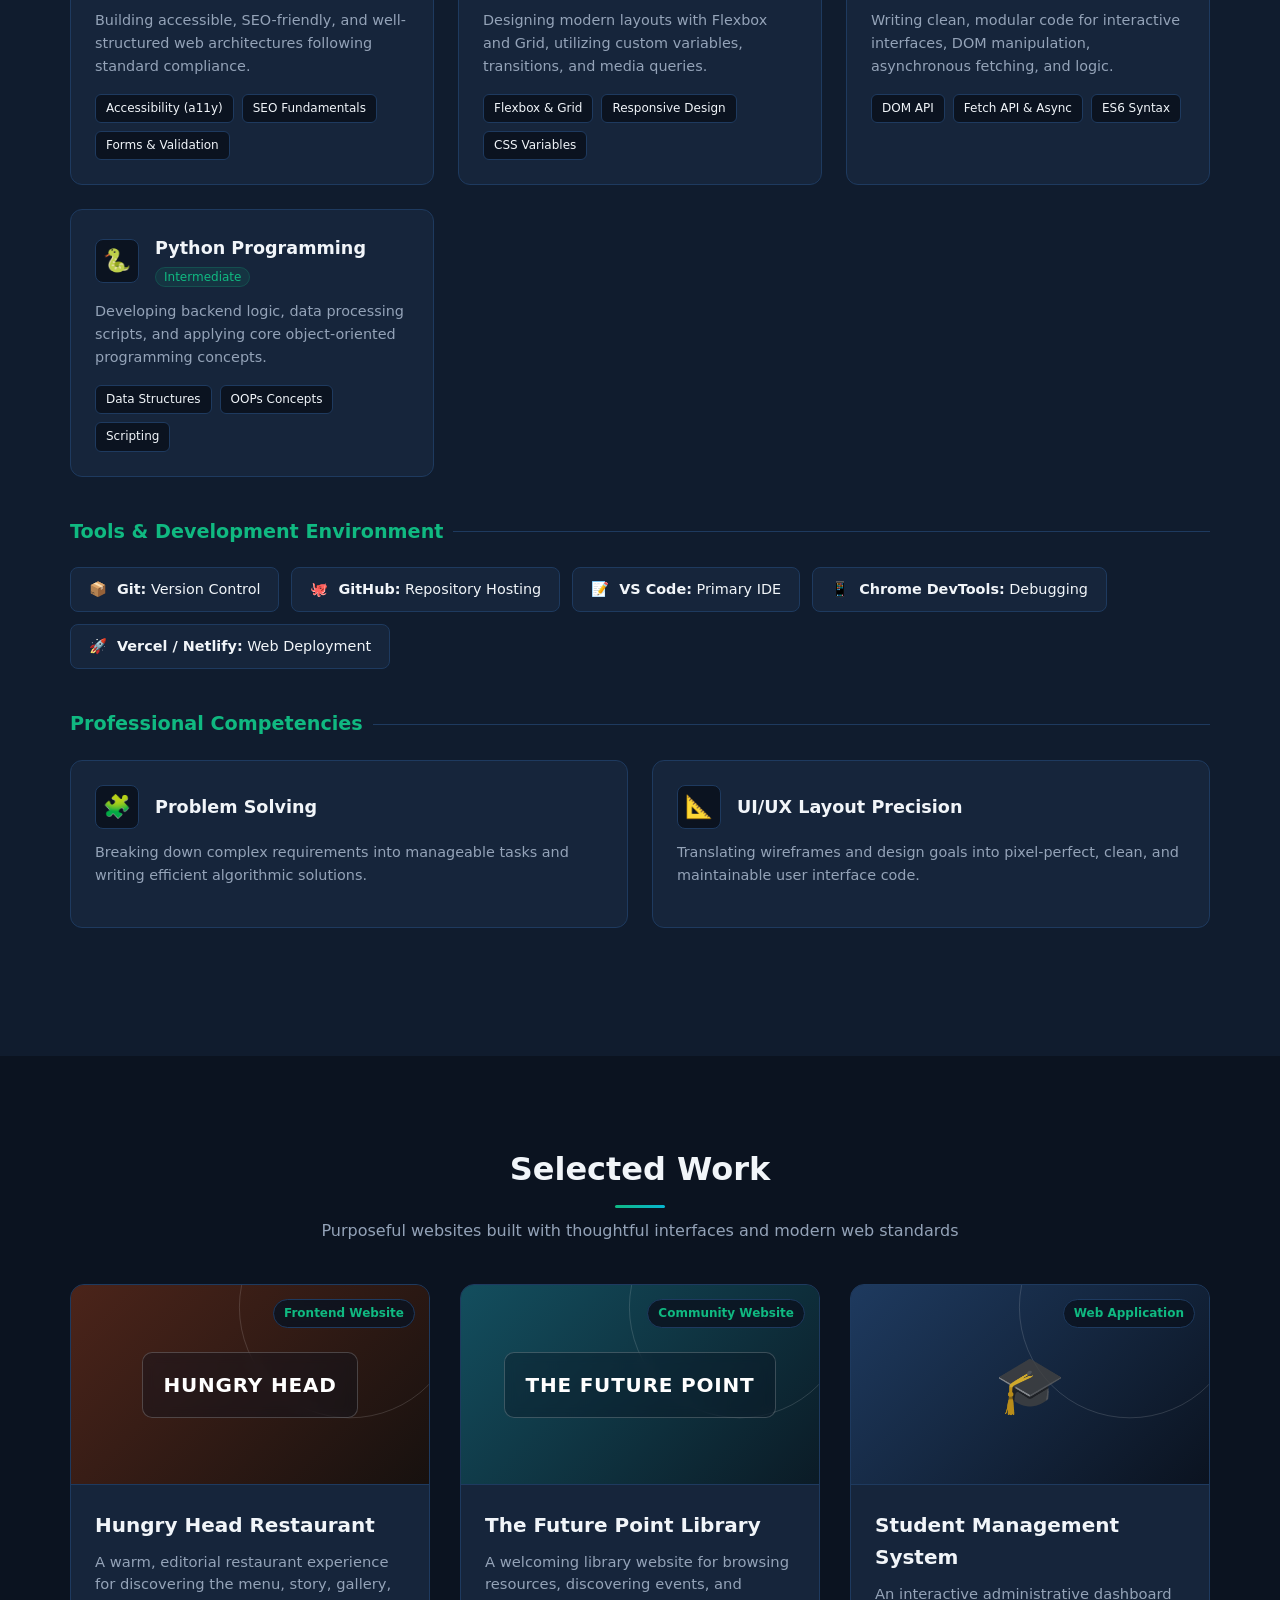
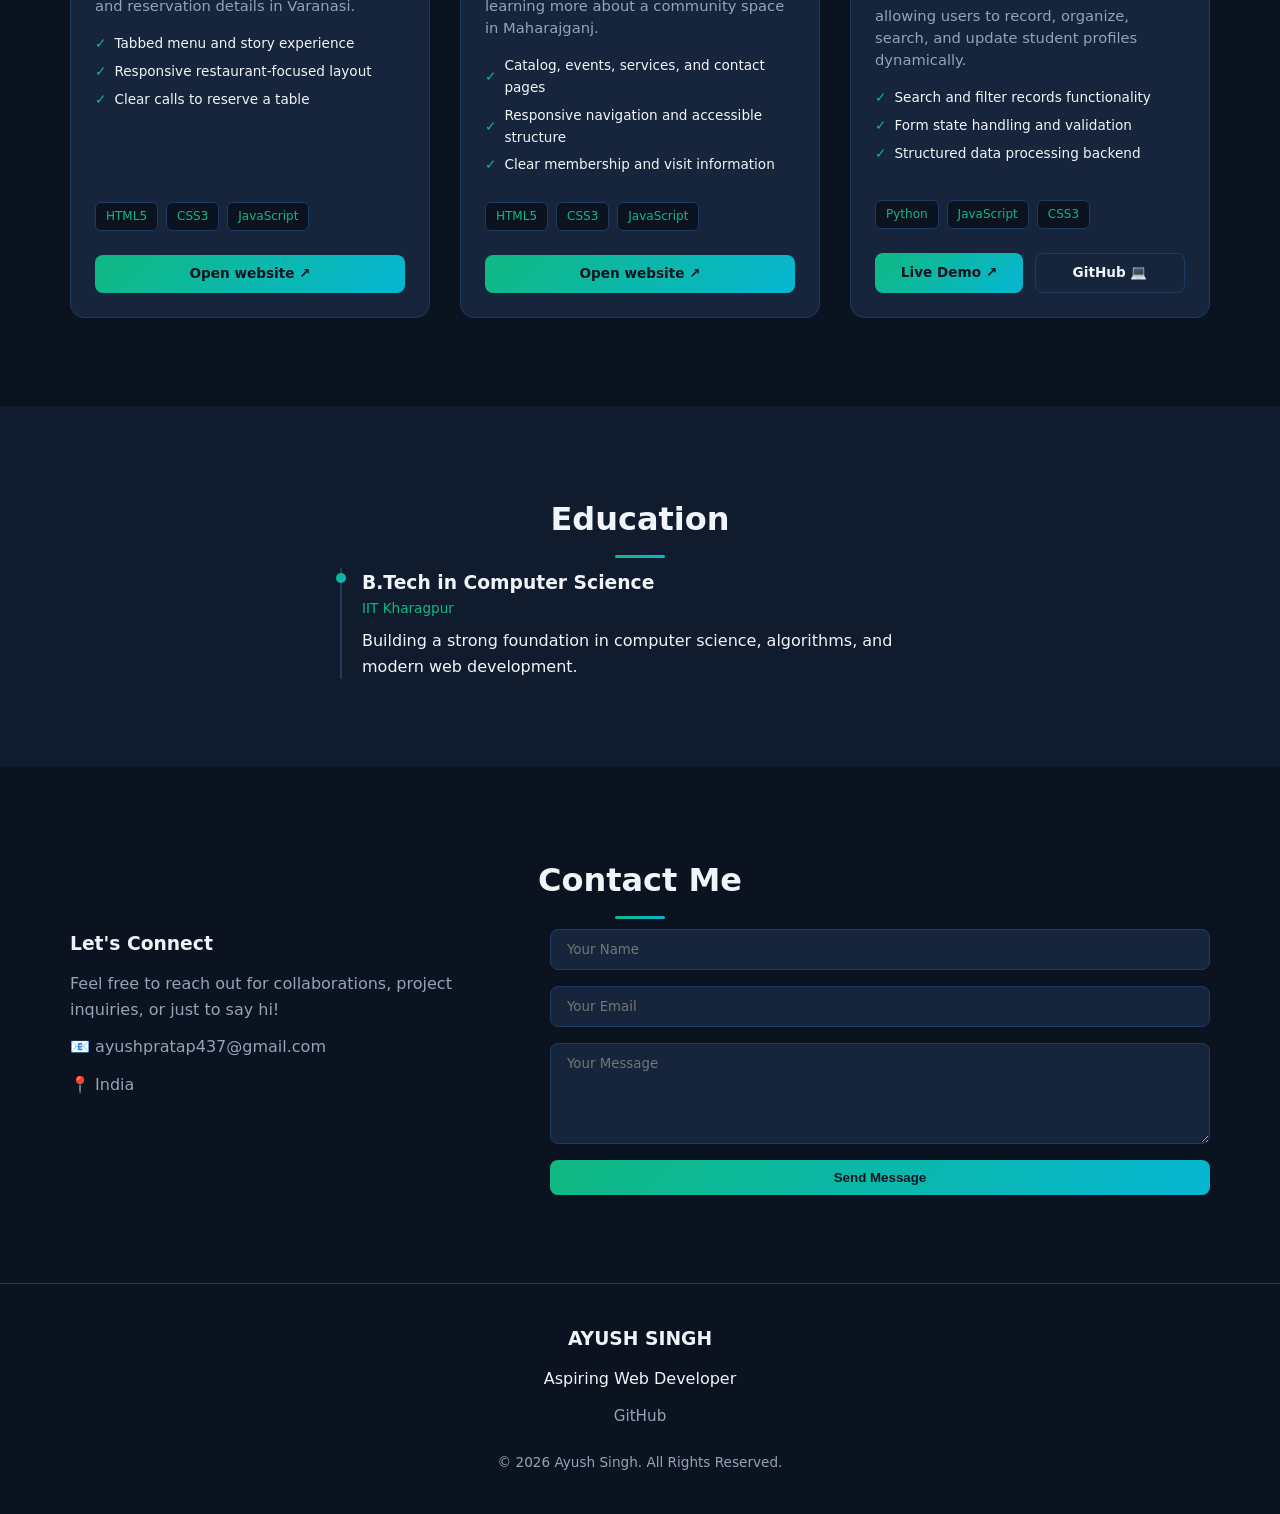
==== commit f6780e91: "Update portfolio" ====
--- a/index.html
+++ b/index.html
@@ -24,6 +24,7 @@
         margin: 0;
         padding: 0;
         box-sizing: border-box;
+        scroll-behavior: smooth;
       }
 
       @keyframes page-open {
@@ -78,9 +79,8 @@
       }
 
       .container {
-        max-width: 1140px;
+        width: min(100% - 40px, 1140px);
         margin: 0 auto;
-        padding: 0 20px;
       }
 
       /* Typography */
@@ -97,7 +97,7 @@
       }
 
       .section {
-        padding: 80px 0;
+        padding: clamp(56px, 7vw, 88px) 0;
       }
 
       main > section.scroll-reveal {
@@ -205,6 +205,28 @@
         gap: 28px;
       }
 
+      .menu-toggle {
+        display: none;
+        align-items: center;
+        justify-content: center;
+        width: 42px;
+        height: 42px;
+        padding: 0;
+        border: 1px solid var(--border-color);
+        border-radius: 8px;
+        background: transparent;
+        color: var(--text-main);
+        cursor: pointer;
+        font-size: 1.35rem;
+        line-height: 1;
+      }
+
+      .menu-toggle:hover,
+      .menu-toggle:focus-visible {
+        border-color: var(--accent-solid);
+        color: var(--accent-solid);
+      }
+
       .logo {
         font-weight: 700;
         font-size: 1.25rem;
@@ -361,7 +383,7 @@
 
       .cards-grid-3 {
         display: grid;
-        grid-template-columns: repeat(auto-fit, minmax(280px, 1fr));
+        grid-template-columns: repeat(auto-fit, minmax(min(280px, 100%), 1fr));
         gap: 24px;
       }
 
@@ -429,7 +451,7 @@
 
       .skills-detailed-grid {
         display: grid;
-        grid-template-columns: repeat(auto-fit, minmax(320px, 1fr));
+        grid-template-columns: repeat(auto-fit, minmax(min(320px, 100%), 1fr));
         gap: 24px;
         margin-bottom: 40px;
       }
@@ -529,7 +551,7 @@
       /* ENHANCED PROFESSIONAL PROJECTS SECTION */
       .projects-grid {
         display: grid;
-        grid-template-columns: repeat(auto-fit, minmax(330px, 1fr));
+        grid-template-columns: repeat(auto-fit, minmax(min(330px, 100%), 1fr));
         gap: 30px;
       }
 
@@ -735,6 +757,7 @@
 
       .contact-form input,
       .contact-form textarea {
+        width: 100%;
         background-color: var(--card-bg);
         border: 1px solid var(--border-color);
         padding: 12px 16px;
@@ -798,18 +821,70 @@
         }
       }
 
-      /* Responsive */
+      /* Tablet */
+      @media (min-width: 769px) and (max-width: 1100px) {
+        .nav-container {
+          gap: 16px;
+        }
+
+        .nav-links {
+          gap: 0;
+        }
+
+        .nav-links a {
+          padding: 8px 7px;
+          font-size: 0.84rem;
+        }
+
+        .hero-container {
+          gap: 40px;
+        }
+
+        .hero-text h1 {
+          font-size: clamp(2.35rem, 5vw, 3rem);
+        }
+
+        .contact-grid {
+          gap: 28px;
+        }
+      }
+
+      /* Phone and small tablets */
       @media (max-width: 768px) {
+        .container {
+          width: min(100% - 32px, 680px);
+        }
+
+        .navbar {
+          padding: 14px 0;
+        }
+
         .contact-grid {
           grid-template-columns: 1fr;
         }
+
         .nav-container {
-          align-items: flex-start;
+          align-items: center;
           flex-wrap: wrap;
         }
-        .nav-links {
+
+        .menu-toggle {
+          display: inline-flex;
+          margin-left: auto;
+        }
+
+        .nav-container nav {
           order: 3;
           flex-basis: 100%;
+        }
+
+        .nav-container > .btn {
+          padding: 8px 12px;
+          font-size: 0.8rem;
+        }
+
+        .nav-links {
+          display: none;
           justify-content: center;
           flex-wrap: wrap;
           gap: 2px 4px;
@@ -817,6 +892,10 @@
           border-top: 1px solid var(--border-color);
         }
 
+        .navbar.menu-open .nav-links {
+          display: flex;
+        }
+
         .about-text {
           max-width: none;
           margin-bottom: 32px;
@@ -824,6 +903,170 @@
 
         .about-layout .cards-grid-3 {
           grid-template-columns: 1fr;
+        }
+
+        .hero {
+          padding: 72px 0 64px;
+        }
+
+        .photo-placeholder {
+          width: clamp(150px, 38vw, 200px);
+          height: clamp(150px, 38vw, 200px);
+        }
+
+        .hero-text h1 {
+          font-size: clamp(2.2rem, 8vw, 3rem);
+        }
+
+        .description {
+          font-size: 1rem;
+        }
+
+        .project-action-buttons {
+          flex-wrap: wrap;
+        }
+
+        .project-action-buttons .btn {
+          min-width: min(100%, 180px);
+        }
+      }
+
+      /* Phone */
+      @media (max-width: 480px) {
+        .container {
+          width: min(100% - 24px, 440px);
+        }
+
+        .logo {
+          font-size: 1rem;
+          letter-spacing: 0.5px;
+        }
+
+        .nav-container > .btn {
+          max-width: 130px;
+          white-space: normal;
+          text-align: center;
+        }
+
+        .nav-links {
+          justify-content: space-between;
+          gap: 0;
+        }
+
+        .nav-links a {
+          padding: 7px 4px;
+          font-size: 0.78rem;
+        }
+
+        .section-title {
+          font-size: 1.7rem;
+        }
+
+        .section-subtitle {
+          margin-bottom: 28px;
+          font-size: 0.92rem;
+        }
+
+        .hero {
+          padding: 56px 0 52px;
+        }
+
+        .hero-container {
+          gap: 18px;
+        }
+
+        .greeting {
+          font-size: 1.15rem;
+        }
+
+        .hero-text h1 {
+          font-size: clamp(2rem, 11vw, 2.55rem);
+          overflow-wrap: anywhere;
+        }
+
+        .hero-buttons,
+        .social-links {
+          flex-wrap: wrap;
+        }
+
+        .hero-buttons {
+          gap: 10px;
+        }
+
+        .hero-buttons .btn {
+          flex: 1 1 140px;
+        }
+
+        .card,
+        .prof-skill-card,
+        .project-card-body {
+          padding: 18px;
+        }
+
+        .skill-card-header {
+          align-items: flex-start;
+          gap: 12px;
+        }
+
+        .skill-card-title {
+          min-width: 0;
+        }
+
+        .skills-category-title {
+          font-size: 1.05rem;
+        }
+
+        .tool-pill {
+          width: 100%;
+          padding: 9px 12px;
+        }
+
+        .project-preview-wrapper {
+          height: 170px;
+        }
+
+        .project-preview-label {
+          max-width: calc(100% - 40px);
+          padding: 12px 14px;
+          font-size: 1rem;
+        }
+
+        .project-category-badge {
+          top: 10px;
+          right: 10px;
+          max-width: calc(100% - 20px);
+          overflow-wrap: anywhere;
+        }
+
+        .project-action-buttons .btn {
+          width: 100%;
+        }
+
+        .timeline {
+          padding-left: 16px;
+        }
+
+        .timeline-dot {
+          left: -22px;
+        }
+      }
+
+      /* Large screens */
+      @media (min-width: 1440px) {
+        .container {
+          width: min(100% - 64px, 1240px);
+        }
+
+        .hero {
+          min-height: 680px;
+        }
+
+        .hero-container {
+          gap: 110px;
+        }
+
+        .hero-text h1 {
+          font-size: 3.5rem;
         }
       }
 
@@ -852,7 +1095,16 @@
     <header class="navbar">
       <div class="container nav-container">
         <a href="#" class="logo">AYUSH SINGH</a>
-        <nav>
+        <button
+          class="menu-toggle"
+          type="button"
+          aria-expanded="false"
+          aria-controls="primary-navigation"
+          aria-label="Open navigation menu"
+        >
+          <span aria-hidden="true">☰</span>
+        </button>
+        <nav id="primary-navigation">
           <ul class="nav-links">
             <li><a href="#home">Home</a></li>
             <li><a href="#about">About</a></li>
@@ -1264,6 +1516,35 @@
       </div>
     </footer>
     <script>
+      const navbar = document.querySelector(".navbar");
+      const menuToggle = document.querySelector(".menu-toggle");
+      const navigationLinks = document.querySelectorAll(".nav-links a");
+
+      const closeMenu = () => {
+        navbar.classList.remove("menu-open");
+        menuToggle.setAttribute("aria-expanded", "false");
+        menuToggle.setAttribute("aria-label", "Open navigation menu");
+        menuToggle.querySelector("span").textContent = "☰";
+      };
+
+      menuToggle.addEventListener("click", () => {
+        const isOpen = navbar.classList.toggle("menu-open");
+        menuToggle.setAttribute("aria-expanded", String(isOpen));
+        menuToggle.setAttribute(
+          "aria-label",
+          isOpen ? "Close navigation menu" : "Open navigation menu",
+        );
+        menuToggle.querySelector("span").textContent = isOpen ? "×" : "☰";
+      });
+
+      navigationLinks.forEach((link) =>
+        link.addEventListener("click", closeMenu),
+      );
+
+      window
+        .matchMedia("(min-width: 769px)")
+        .addEventListener("change", closeMenu);
+
       const sections = document.querySelectorAll("main > section");
       const reducedMotion = window.matchMedia(
         "(prefers-reduced-motion: reduce)",
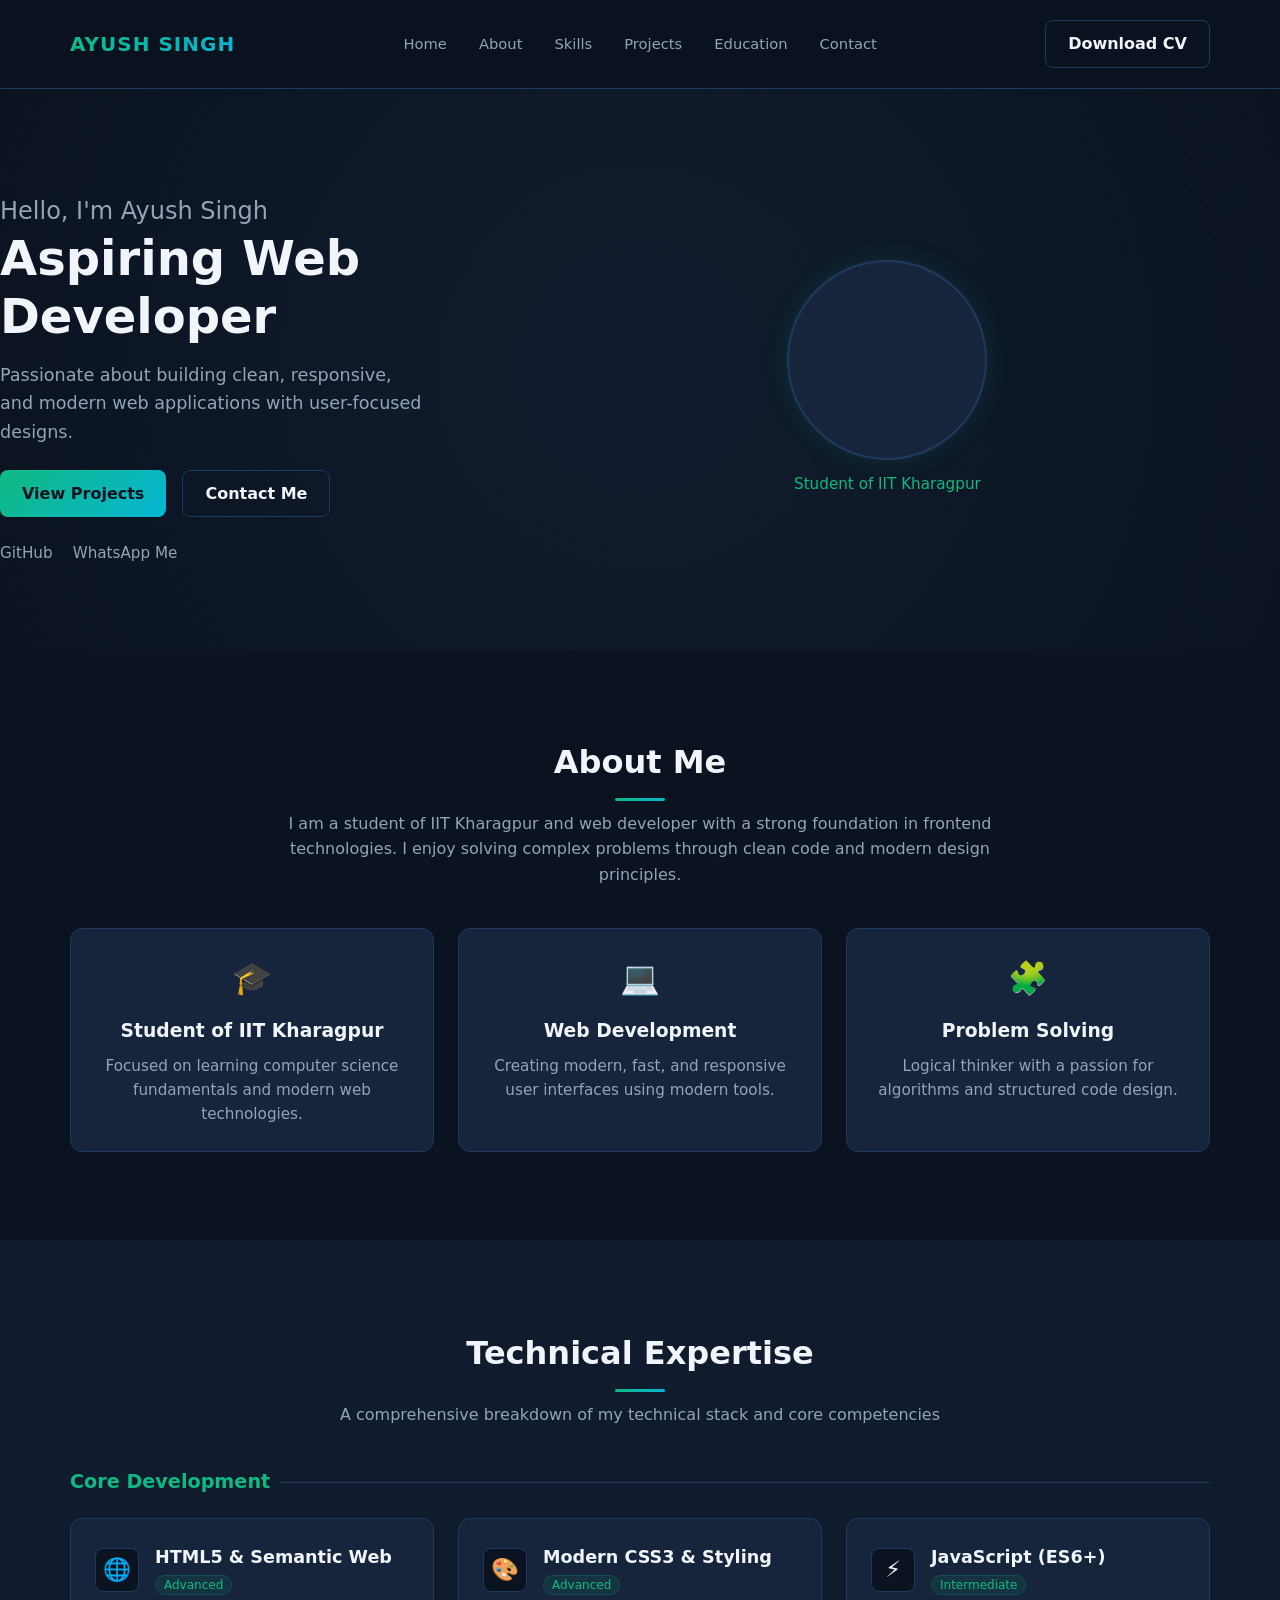
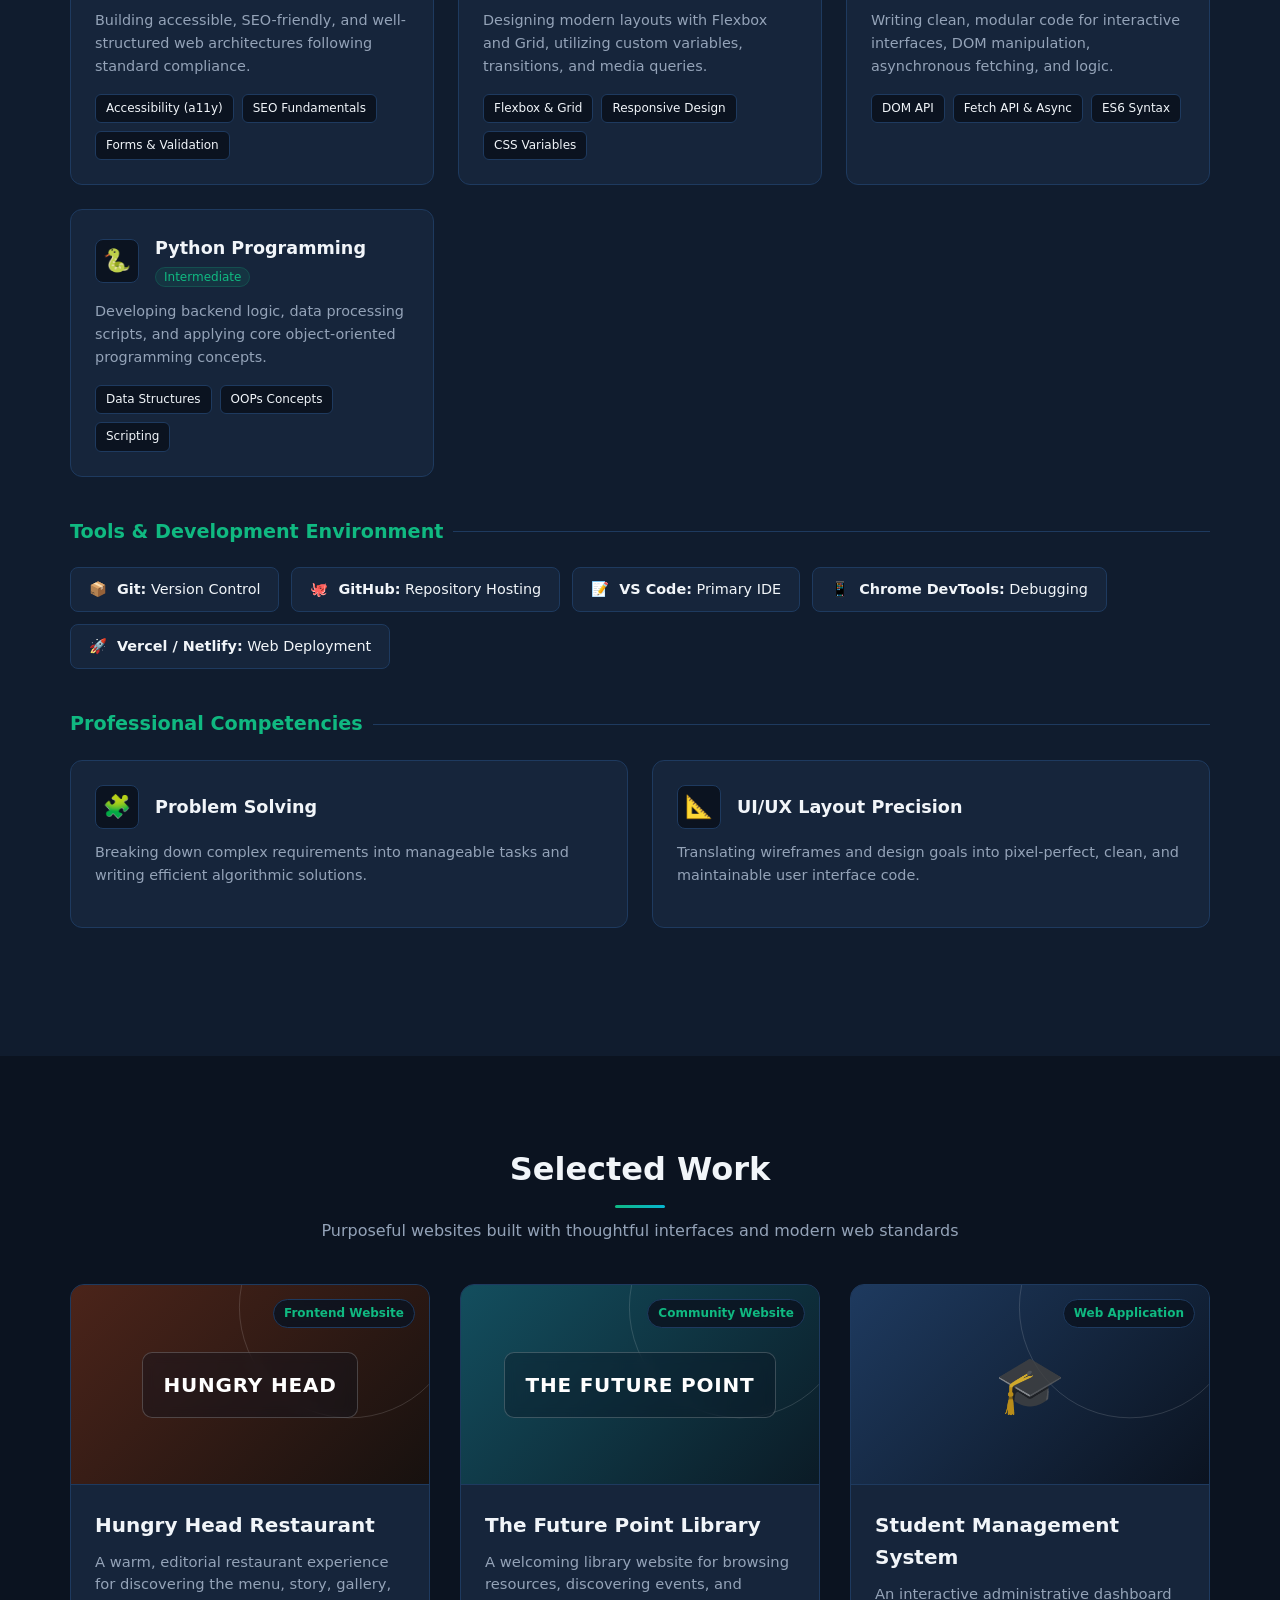
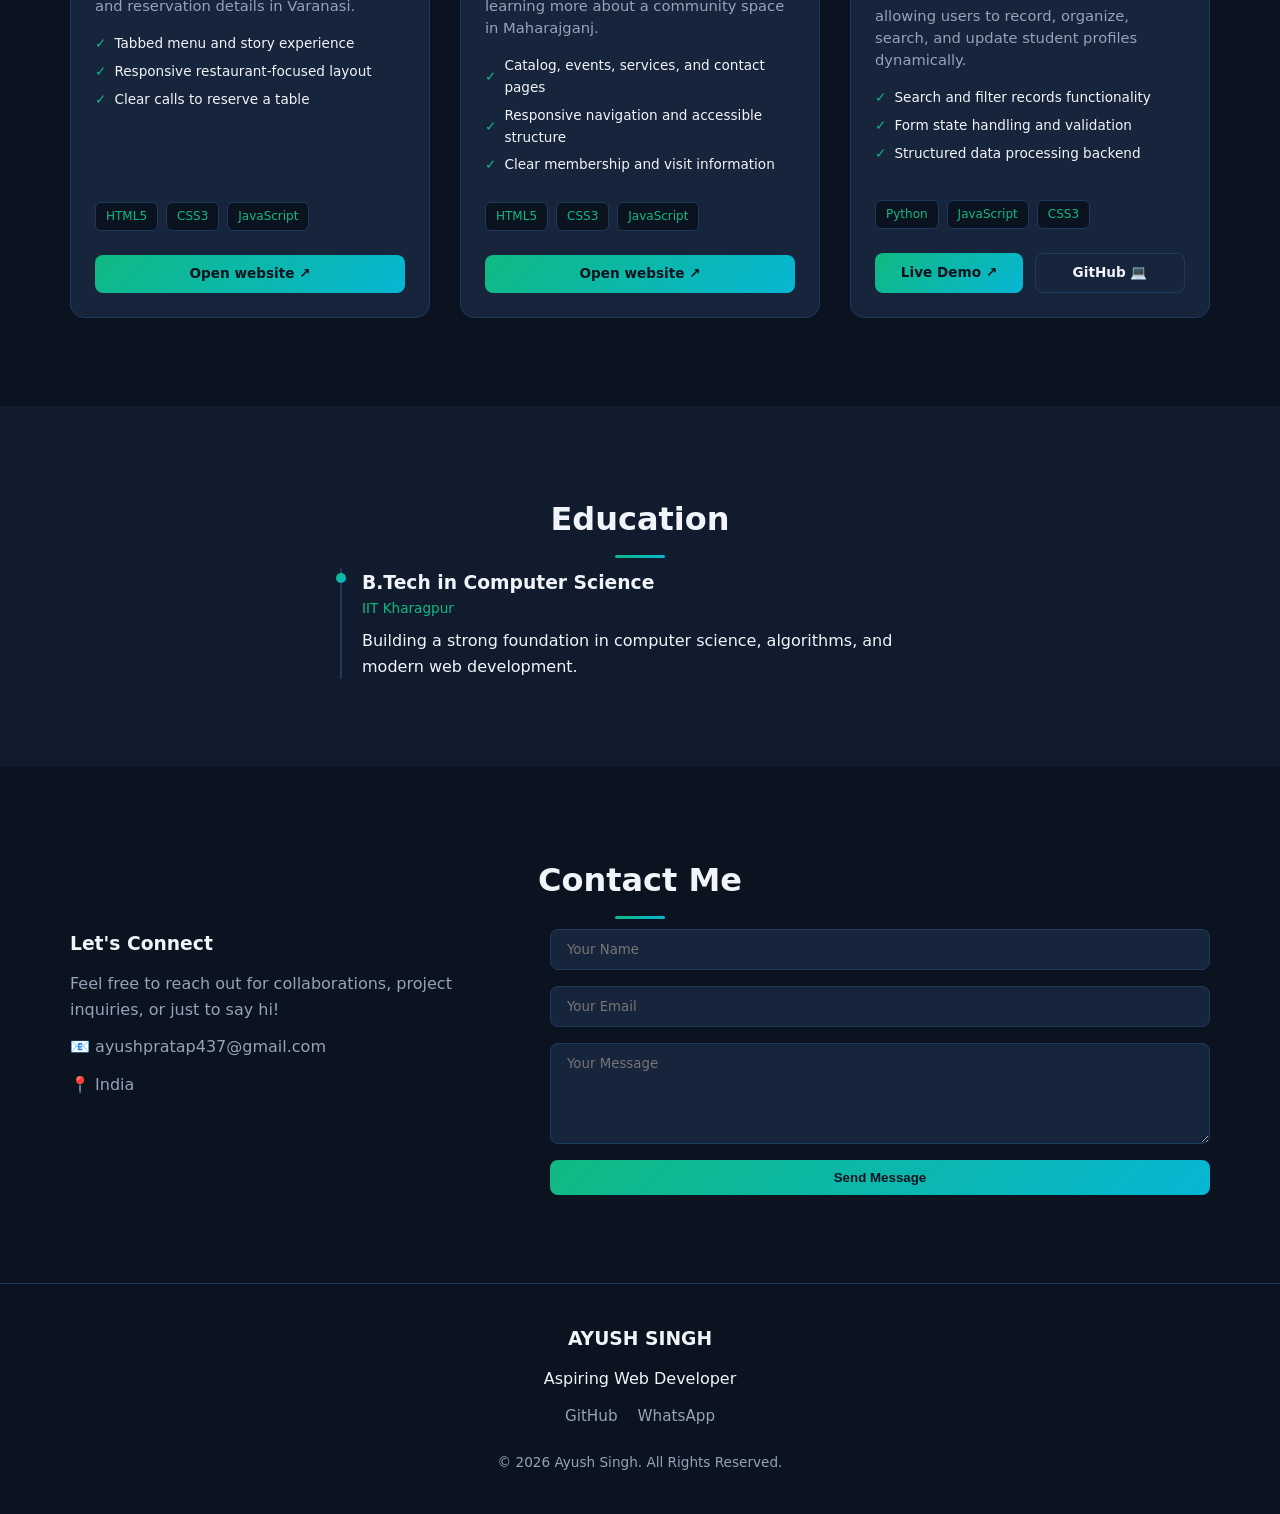
==== commit 474cfca0: "Fix contact form" ====
--- a/index.html
+++ b/index.html
@@ -4,1091 +4,7 @@
     <meta charset="UTF-8" />
     <meta name="viewport" content="width=device-width, initial-scale=1.0" />
     <title>Ayush Singh | Aspiring Web Developer</title>
-    <style>
-      /* CSS Variables & Theme (Emerald / Teal Gradient) */
-      :root {
-        --bg-color: #0b1320;
-        --bg-alt: #101c2e;
-        --card-bg: #16253b;
-        --text-main: #f1f5f9;
-        --text-muted: #94a3b8;
-        --accent-gradient: linear-gradient(135deg, #10b981 0%, #06b6d4 100%);
-        --accent-solid: #10b981;
-        --border-color: #1e3a5f;
-        --font-family:
-          system-ui, -apple-system, BlinkMacSystemFont, "Segoe UI", Roboto,
-          sans-serif;
-      }
-
-      * {
-        margin: 0;
-        padding: 0;
-        box-sizing: border-box;
-        scroll-behavior: smooth;
-      }
-
-      @keyframes page-open {
-        from {
-          opacity: 0;
-          filter: blur(14px);
-        }
-        to {
-          opacity: 1;
-          filter: blur(0);
-        }
-      }
-
-      body {
-        background-color: var(--bg-color);
-        color: var(--text-main);
-        font-family: var(--font-family);
-        animation: page-open 1.1s cubic-bezier(0.22, 1, 0.36, 1) both;
-        line-height: 1.6;
-        overflow-x: hidden;
-      }
-
-      @keyframes rise-in {
-        from {
-          opacity: 0;
-          transform: translateY(24px);
-        }
-        to {
-          opacity: 1;
-          transform: translateY(0);
-        }
-      }
-
-      @keyframes drift {
-        0%,
-        100% {
-          transform: translateY(0);
-        }
-        50% {
-          transform: translateY(-10px);
-        }
-      }
-
-      @keyframes glow-pulse {
-        0%,
-        100% {
-          box-shadow: 0 0 25px rgba(16, 185, 129, 0.15);
-        }
-        50% {
-          box-shadow: 0 0 42px rgba(16, 185, 129, 0.3);
-        }
-      }
-
-      .container {
-        width: min(100% - 40px, 1140px);
-        margin: 0 auto;
-      }
-
-      /* Typography */
-      h1,
-      h2,
-      h3,
-      h4 {
-        color: var(--text-main);
-      }
-
-      a {
-        color: var(--text-main);
-        text-decoration: none;
-      }
-
-      .section {
-        padding: clamp(56px, 7vw, 88px) 0;
-      }
-
-      main > section.scroll-reveal {
-        opacity: 0;
-        transform: translateY(42px) scale(0.985);
-        filter: blur(12px);
-        transition:
-          opacity 0.85s ease,
-          transform 0.85s cubic-bezier(0.22, 1, 0.36, 1),
-          filter 0.85s ease;
-      }
-
-      main > section.scroll-reveal.is-visible {
-        opacity: 1;
-        transform: translateY(0) scale(1);
-        filter: blur(0);
-      }
-
-      .bg-alt {
-        background-color: var(--bg-alt);
-      }
-
-      .section-title {
-        font-size: 2rem;
-        margin-bottom: 10px;
-        text-align: center;
-        position: relative;
-      }
-
-      .section-subtitle {
-        text-align: center;
-        color: var(--text-muted);
-        margin-bottom: 40px;
-        font-size: 1rem;
-      }
-
-      .section-title::after {
-        content: "";
-        display: block;
-        width: 50px;
-        height: 3px;
-        background: var(--accent-gradient);
-        margin: 10px auto 0;
-        border-radius: 2px;
-      }
-
-      /* Buttons */
-      .btn {
-        display: inline-flex;
-        align-items: center;
-        justify-content: center;
-        gap: 6px;
-        padding: 10px 22px;
-        border-radius: 8px;
-        font-weight: 600;
-        cursor: pointer;
-        transition:
-          transform 0.2s ease,
-          opacity 0.2s ease;
-      }
-
-      .btn:hover {
-        transform: translateY(-2px);
-        opacity: 0.9;
-      }
-
-      .btn-primary {
-        background: var(--accent-gradient);
-        color: #0b1320;
-        border: none;
-      }
-
-      .btn-outline {
-        background: transparent;
-        border: 1px solid var(--border-color);
-        color: var(--text-main);
-      }
-
-      .btn-outline:hover {
-        border-color: var(--accent-solid);
-        color: var(--accent-solid);
-      }
-
-      .btn-sm {
-        padding: 8px 16px;
-        font-size: 0.85rem;
-        flex: 1;
-      }
-
-      /* Navbar */
-      .navbar {
-        border-bottom: 1px solid var(--border-color);
-        padding: 20px 0;
-        position: sticky;
-        top: 0;
-        background-color: rgba(11, 19, 32, 0.9);
-        backdrop-filter: blur(8px);
-        z-index: 100;
-      }
-
-      .nav-container {
-        display: flex;
-        align-items: center;
-        justify-content: space-between;
-        gap: 28px;
-      }
-
-      .menu-toggle {
-        display: none;
-        align-items: center;
-        justify-content: center;
-        width: 42px;
-        height: 42px;
-        padding: 0;
-        border: 1px solid var(--border-color);
-        border-radius: 8px;
-        background: transparent;
-        color: var(--text-main);
-        cursor: pointer;
-        font-size: 1.35rem;
-        line-height: 1;
-      }
-
-      .menu-toggle:hover,
-      .menu-toggle:focus-visible {
-        border-color: var(--accent-solid);
-        color: var(--accent-solid);
-      }
-
-      .logo {
-        font-weight: 700;
-        font-size: 1.25rem;
-        letter-spacing: 1px;
-        background: var(--accent-gradient);
-        -webkit-background-clip: text;
-        -webkit-text-fill-color: transparent;
-      }
-
-      .nav-links {
-        display: flex;
-        align-items: center;
-        list-style: none;
-        gap: 8px;
-      }
-
-      .nav-links a {
-        position: relative;
-        display: inline-block;
-        padding: 8px 12px;
-        color: var(--text-muted);
-        font-size: 0.92rem;
-        transition:
-          color 0.25s ease,
-          transform 0.25s ease;
-      }
-
-      .nav-links a::after {
-        content: "";
-        position: absolute;
-        right: 12px;
-        bottom: 2px;
-        left: 12px;
-        height: 2px;
-        background: var(--accent-gradient);
-        transform: scaleX(0);
-        transform-origin: center;
-        transition: transform 0.25s ease;
-      }
-
-      .nav-links a:hover,
-      .nav-links a:focus-visible {
-        color: var(--text-main);
-        transform: translateY(-2px);
-      }
-
-      .nav-links a:hover::after,
-      .nav-links a:focus-visible::after {
-        transform: scaleX(1);
-      }
-
-      /* Hero Section */
-      .hero {
-        padding: 100px 0 80px;
-        text-align: center;
-        background: radial-gradient(
-          circle at center,
-          var(--bg-alt) 0%,
-          var(--bg-color) 100%
-        );
-      }
-
-      .hero-container {
-        display: flex;
-        flex-direction: column;
-        align-items: center;
-        justify-content: center;
-        gap: 7px;
-      }
-
-      .hero-image {
-        display: flex;
-        flex-direction: column;
-        align-items: center;
-      }
-
-      .photo-placeholder {
-        width: 200px;
-        height: 200px;
-        background-color: var(--card-bg);
-        border: 2px solid var(--border-color);
-        border-radius: 50%;
-        margin-bottom: 12px;
-        box-shadow: 0 0 25px rgba(16, 185, 129, 0.15);
-        animation: glow-pulse 4s ease-in-out infinite;
-      }
-
-      .photo-label {
-        color: var(--accent-solid);
-        font-weight: 500;
-        font-size: 0.95rem;
-      }
-
-      .hero-text {
-        max-width: 650px;
-        animation: rise-in 0.8s 0.15s ease both;
-      }
-
-      .greeting {
-        color: var(--text-muted);
-        font-size: 1.5rem;
-      }
-
-      .hero-text h1 {
-        font-size: 3rem;
-        line-height: 1.2;
-        margin-bottom: 16px;
-      }
-
-      .description {
-        color: var(--text-muted);
-        margin-bottom: 24px;
-        font-size: 1.1rem;
-      }
-
-      .hero-buttons {
-        display: flex;
-        justify-content: center;
-        gap: 16px;
-        margin-bottom: 24px;
-      }
-
-      .social-links {
-        display: flex;
-        justify-content: center;
-        gap: 20px;
-      }
-
-      .social-links a {
-        color: var(--text-muted);
-        font-size: 0.95rem;
-      }
-
-      .social-links a:hover {
-        color: var(--accent-solid);
-      }
-
-      /* About Section */
-      .about-text {
-        max-width: 760px;
-        margin: 0 auto 40px;
-        text-align: center;
-        color: var(--text-muted);
-      }
-
-      .about-layout {
-        display: block;
-      }
-
-      .about-layout .cards-grid-3 {
-        grid-template-columns: repeat(3, minmax(0, 1fr));
-        align-items: stretch;
-      }
-
-      .cards-grid-3 {
-        display: grid;
-        grid-template-columns: repeat(auto-fit, minmax(min(280px, 100%), 1fr));
-        gap: 24px;
-      }
-
-      .card {
-        background-color: var(--card-bg);
-        border: 1px solid var(--border-color);
-        padding: 24px;
-        border-radius: 12px;
-        text-align: center;
-        transition:
-          transform 0.25s ease,
-          border-color 0.25s ease,
-          box-shadow 0.25s ease;
-        animation: rise-in 0.7s ease both;
-      }
-
-      .card:hover {
-        transform: translateY(-6px);
-        border-color: var(--accent-solid);
-        box-shadow: 0 14px 28px rgba(0, 0, 0, 0.22);
-      }
-
-      .cards-grid-3 .card:nth-child(2),
-      .skills-detailed-grid .prof-skill-card:nth-child(2),
-      .projects-grid .prof-project-card:nth-child(2) {
-        animation-delay: 0.12s;
-      }
-
-      .cards-grid-3 .card:nth-child(3),
-      .skills-detailed-grid .prof-skill-card:nth-child(3),
-      .projects-grid .prof-project-card:nth-child(3) {
-        animation-delay: 0.24s;
-      }
-
-      .card-icon {
-        font-size: 2rem;
-        margin-bottom: 12px;
-      }
-
-      .card h3 {
-        margin-bottom: 8px;
-      }
-
-      .card p {
-        color: var(--text-muted);
-        font-size: 0.95rem;
-      }
-
-      /* Professional Skills Section */
-      .skills-category-title {
-        font-size: 1.2rem;
-        color: var(--accent-solid);
-        margin-bottom: 20px;
-        display: flex;
-        align-items: center;
-        gap: 10px;
-      }
-
-      .skills-category-title::after {
-        content: "";
-        flex: 1;
-        height: 1px;
-        background-color: var(--border-color);
-      }
-
-      .skills-detailed-grid {
-        display: grid;
-        grid-template-columns: repeat(auto-fit, minmax(min(320px, 100%), 1fr));
-        gap: 24px;
-        margin-bottom: 40px;
-      }
-
-      .prof-skill-card {
-        background-color: var(--card-bg);
-        border: 1px solid var(--border-color);
-        border-radius: 12px;
-        padding: 24px;
-        transition:
-          transform 0.2s ease,
-          border-color 0.2s ease;
-        animation: rise-in 0.7s ease both;
-      }
-
-      .prof-skill-card:hover {
-        transform: translateY(-4px);
-        border-color: var(--accent-solid);
-      }
-
-      .skill-card-header {
-        display: flex;
-        align-items: center;
-        gap: 16px;
-        margin-bottom: 12px;
-      }
-
-      .skill-card-icon {
-        width: 44px;
-        height: 44px;
-        background-color: var(--bg-color);
-        border: 1px solid var(--border-color);
-        border-radius: 8px;
-        display: flex;
-        align-items: center;
-        justify-content: center;
-        font-size: 1.4rem;
-      }
-
-      .skill-card-title h4 {
-        font-size: 1.1rem;
-      }
-
-      .skill-badge-level {
-        font-size: 0.75rem;
-        color: var(--accent-solid);
-        background-color: rgba(16, 185, 129, 0.1);
-        padding: 2px 8px;
-        border-radius: 12px;
-        border: 1px solid rgba(16, 185, 129, 0.2);
-      }
-
-      .skill-card-desc {
-        color: var(--text-muted);
-        font-size: 0.9rem;
-        margin-bottom: 16px;
-      }
-
-      .skill-tags-list {
-        display: flex;
-        flex-wrap: wrap;
-        gap: 8px;
-      }
-
-      .skill-micro-tag {
-        font-size: 0.75rem;
-        background-color: var(--bg-color);
-        color: var(--text-main);
-        padding: 4px 10px;
-        border-radius: 6px;
-        border: 1px solid var(--border-color);
-      }
-
-      .tools-flex-wrapper {
-        display: flex;
-        flex-wrap: wrap;
-        gap: 12px;
-        margin-bottom: 40px;
-      }
-
-      .tool-pill {
-        background-color: var(--card-bg);
-        border: 1px solid var(--border-color);
-        padding: 10px 18px;
-        border-radius: 8px;
-        font-size: 0.9rem;
-        display: flex;
-        align-items: center;
-        gap: 10px;
-        transition: border-color 0.2s ease;
-      }
-
-      .tool-pill:hover {
-        border-color: var(--accent-solid);
-      }
-
-      /* ENHANCED PROFESSIONAL PROJECTS SECTION */
-      .projects-grid {
-        display: grid;
-        grid-template-columns: repeat(auto-fit, minmax(min(330px, 100%), 1fr));
-        gap: 30px;
-      }
-
-      .prof-project-card {
-        background-color: var(--card-bg);
-        border: 1px solid var(--border-color);
-        border-radius: 14px;
-        overflow: hidden;
-        display: flex;
-        flex-direction: column;
-        transition:
-          transform 0.25s ease,
-          border-color 0.25s ease,
-          box-shadow 0.25s ease;
-        animation: rise-in 0.7s ease both;
-      }
-
-      .prof-project-card:hover {
-        transform: translateY(-6px);
-        border-color: var(--accent-solid);
-        box-shadow: 0 12px 30px rgba(0, 0, 0, 0.3);
-      }
-
-      .project-preview-wrapper {
-        position: relative;
-        height: 200px;
-        background: linear-gradient(135deg, #1e3a5f 0%, #0b1320 100%);
-        display: flex;
-        align-items: center;
-        justify-content: center;
-        border-bottom: 1px solid var(--border-color);
-        overflow: hidden;
-      }
-
-      .project-preview-wrapper::before {
-        content: "";
-        position: absolute;
-        width: 220px;
-        height: 220px;
-        border: 1px solid rgba(255, 255, 255, 0.14);
-        border-radius: 50%;
-        transform: translate(45%, -35%);
-      }
-
-      .project-preview-wrapper.hungry-head {
-        background: linear-gradient(135deg, #4b241a 0%, #17110f 100%);
-      }
-
-      .project-preview-wrapper.future-point {
-        background: linear-gradient(135deg, #134e5e 0%, #0b1b26 100%);
-      }
-
-      .project-preview-wrapper.student-system {
-        background: linear-gradient(135deg, #1e3a5f 0%, #0b1320 100%);
-      }
-
-      .project-preview-label {
-        position: relative;
-        z-index: 1;
-        padding: 16px 20px;
-        border: 1px solid rgba(255, 255, 255, 0.2);
-        border-radius: 10px;
-        color: #fff;
-        font-size: 1.25rem;
-        font-weight: 700;
-        letter-spacing: 0.04em;
-        text-align: center;
-        background: rgba(11, 19, 32, 0.35);
-        backdrop-filter: blur(6px);
-      }
-
-      .project-preview-icon {
-        font-size: 3.5rem;
-        opacity: 0.8;
-      }
-
-      .project-category-badge {
-        position: absolute;
-        top: 14px;
-        right: 14px;
-        font-size: 0.75rem;
-        font-weight: 600;
-        padding: 4px 10px;
-        border-radius: 20px;
-        background-color: rgba(11, 19, 32, 0.85);
-        border: 1px solid var(--border-color);
-        color: var(--accent-solid);
-        backdrop-filter: blur(4px);
-      }
-
-      .project-card-body {
-        padding: 24px;
-        display: flex;
-        flex-direction: column;
-        flex-grow: 1;
-      }
-
-      .project-card-body h3 {
-        font-size: 1.25rem;
-        margin-bottom: 10px;
-      }
-
-      .project-desc {
-        color: var(--text-muted);
-        font-size: 0.92rem;
-        margin-bottom: 16px;
-        line-height: 1.5;
-      }
-
-      .project-features-list {
-        list-style: none;
-        margin-bottom: 20px;
-        padding-left: 0;
-      }
-
-      .project-features-list li {
-        color: var(--text-main);
-        font-size: 0.85rem;
-        margin-bottom: 6px;
-        display: flex;
-        align-items: center;
-        gap: 8px;
-      }
-
-      .project-features-list li::before {
-        content: "✓";
-        color: var(--accent-solid);
-        font-weight: bold;
-      }
-
-      .project-tech-tags {
-        display: flex;
-        flex-wrap: wrap;
-        gap: 8px;
-        margin-bottom: 24px;
-        margin-top: auto;
-      }
-
-      .project-tech-tags span {
-        background-color: var(--bg-color);
-        border: 1px solid var(--border-color);
-        font-size: 0.75rem;
-        padding: 4px 10px;
-        border-radius: 6px;
-        color: var(--accent-solid);
-      }
-
-      .project-action-buttons {
-        display: flex;
-        gap: 12px;
-      }
-
-      .project-action-buttons .btn:only-child {
-        flex: 1;
-      }
-
-      /* Timeline */
-      .timeline {
-        max-width: 600px;
-        margin: 0 auto;
-        border-left: 2px solid var(--border-color);
-        padding-left: 20px;
-      }
-
-      .timeline-item {
-        position: relative;
-      }
-
-      .timeline-dot {
-        position: absolute;
-        left: -26px;
-        top: 5px;
-        width: 10px;
-        height: 10px;
-        border-radius: 50%;
-        background: var(--accent-gradient);
-        animation: glow-pulse 3s ease-in-out infinite;
-      }
-
-      .timeline-date {
-        color: var(--accent-solid);
-        font-size: 0.85rem;
-        margin-bottom: 8px;
-      }
-
-      /* Contact Section */
-      .contact-grid {
-        display: grid;
-        grid-template-columns: 1fr 1.5fr;
-        gap: 40px;
-      }
-
-      .contact-info p {
-        color: var(--text-muted);
-        margin-top: 12px;
-      }
-
-      .contact-form {
-        display: flex;
-        flex-direction: column;
-        gap: 16px;
-      }
-
-      .contact-form input,
-      .contact-form textarea {
-        width: 100%;
-        background-color: var(--card-bg);
-        border: 1px solid var(--border-color);
-        padding: 12px 16px;
-        border-radius: 8px;
-        color: var(--text-main);
-        font-family: inherit;
-      }
-
-      .contact-form input:focus,
-      .contact-form textarea:focus {
-        outline: none;
-        border-color: var(--accent-solid);
-      }
-
-      /* Footer */
-      .footer {
-        border-top: 1px solid var(--border-color);
-        padding: 40px 0;
-        text-align: center;
-      }
-
-      .footer-container {
-        display: flex;
-        flex-direction: column;
-        align-items: center;
-        gap: 12px;
-      }
-
-      .copyright {
-        color: var(--text-muted);
-        font-size: 0.85rem;
-        margin-top: 12px;
-      }
-
-      @media (min-width: 769px) {
-        .hero {
-          text-align: left;
-          min-height: 560px;
-          display: flex;
-          align-items: center;
-        }
-
-        .hero-container {
-          display: grid;
-          grid-template-columns: minmax(220px, 0.7fr) minmax(0, 1.3fr);
-          gap: 72px;
-          width: 100%;
-        }
-
-        .hero-image {
-          order: 2;
-          animation: drift 5s ease-in-out infinite;
-        }
-
-        .hero-text {
-          order: 1;
-        }
-        .hero-buttons,
-        .social-links {
-          justify-content: flex-start;
-        }
-      }
-
-      /* Tablet */
-      @media (min-width: 769px) and (max-width: 1100px) {
-        .nav-container {
-          gap: 16px;
-        }
-
-        .nav-links {
-          gap: 0;
-        }
-
-        .nav-links a {
-          padding: 8px 7px;
-          font-size: 0.84rem;
-        }
-
-        .hero-container {
-          gap: 40px;
-        }
-
-        .hero-text h1 {
-          font-size: clamp(2.35rem, 5vw, 3rem);
-        }
-
-        .contact-grid {
-          gap: 28px;
-        }
-      }
-
-      /* Phone and small tablets */
-      @media (max-width: 768px) {
-        .container {
-          width: min(100% - 32px, 680px);
-        }
-
-        .navbar {
-          padding: 14px 0;
-        }
-
-        .contact-grid {
-          grid-template-columns: 1fr;
-        }
-
-        .nav-container {
-          align-items: center;
-          flex-wrap: wrap;
-        }
-
-        .menu-toggle {
-          display: inline-flex;
-          margin-left: auto;
-        }
-
-        .nav-container nav {
-          order: 3;
-          flex-basis: 100%;
-        }
-
-        .nav-container > .btn {
-          padding: 8px 12px;
-          font-size: 0.8rem;
-        }
-
-        .nav-links {
-          display: none;
-          justify-content: center;
-          flex-wrap: wrap;
-          gap: 2px 4px;
-          padding-top: 12px;
-          border-top: 1px solid var(--border-color);
-        }
-
-        .navbar.menu-open .nav-links {
-          display: flex;
-        }
-
-        .about-text {
-          max-width: none;
-          margin-bottom: 32px;
-        }
-
-        .about-layout .cards-grid-3 {
-          grid-template-columns: 1fr;
-        }
-
-        .hero {
-          padding: 72px 0 64px;
-        }
-
-        .photo-placeholder {
-          width: clamp(150px, 38vw, 200px);
-          height: clamp(150px, 38vw, 200px);
-        }
-
-        .hero-text h1 {
-          font-size: clamp(2.2rem, 8vw, 3rem);
-        }
-
-        .description {
-          font-size: 1rem;
-        }
-
-        .project-action-buttons {
-          flex-wrap: wrap;
-        }
-
-        .project-action-buttons .btn {
-          min-width: min(100%, 180px);
-        }
-      }
-
-      /* Phone */
-      @media (max-width: 480px) {
-        .container {
-          width: min(100% - 24px, 440px);
-        }
-
-        .logo {
-          font-size: 1rem;
-          letter-spacing: 0.5px;
-        }
-
-        .nav-container > .btn {
-          max-width: 130px;
-          white-space: normal;
-          text-align: center;
-        }
-
-        .nav-links {
-          justify-content: space-between;
-          gap: 0;
-        }
-
-        .nav-links a {
-          padding: 7px 4px;
-          font-size: 0.78rem;
-        }
-
-        .section-title {
-          font-size: 1.7rem;
-        }
-
-        .section-subtitle {
-          margin-bottom: 28px;
-          font-size: 0.92rem;
-        }
-
-        .hero {
-          padding: 56px 0 52px;
-        }
-
-        .hero-container {
-          gap: 18px;
-        }
-
-        .greeting {
-          font-size: 1.15rem;
-        }
-
-        .hero-text h1 {
-          font-size: clamp(2rem, 11vw, 2.55rem);
-          overflow-wrap: anywhere;
-        }
-
-        .hero-buttons,
-        .social-links {
-          flex-wrap: wrap;
-        }
-
-        .hero-buttons {
-          gap: 10px;
-        }
-
-        .hero-buttons .btn {
-          flex: 1 1 140px;
-        }
-
-        .card,
-        .prof-skill-card,
-        .project-card-body {
-          padding: 18px;
-        }
-
-        .skill-card-header {
-          align-items: flex-start;
-          gap: 12px;
-        }
-
-        .skill-card-title {
-          min-width: 0;
-        }
-
-        .skills-category-title {
-          font-size: 1.05rem;
-        }
-
-        .tool-pill {
-          width: 100%;
-          padding: 9px 12px;
-        }
-
-        .project-preview-wrapper {
-          height: 170px;
-        }
-
-        .project-preview-label {
-          max-width: calc(100% - 40px);
-          padding: 12px 14px;
-          font-size: 1rem;
-        }
-
-        .project-category-badge {
-          top: 10px;
-          right: 10px;
-          max-width: calc(100% - 20px);
-          overflow-wrap: anywhere;
-        }
-
-        .project-action-buttons .btn {
-          width: 100%;
-        }
-
-        .timeline {
-          padding-left: 16px;
-        }
-
-        .timeline-dot {
-          left: -22px;
-        }
-      }
-
-      /* Large screens */
-      @media (min-width: 1440px) {
-        .container {
-          width: min(100% - 64px, 1240px);
-        }
-
-        .hero {
-          min-height: 680px;
-        }
-
-        .hero-container {
-          gap: 110px;
-        }
-
-        .hero-text h1 {
-          font-size: 3.5rem;
-        }
-      }
-
-      @media (prefers-reduced-motion: reduce) {
-        *,
-        *::before,
-        *::after {
-          animation-duration: 0.01ms !important;
-          animation-iteration-count: 1 !important;
-          scroll-behavior: auto !important;
-          transition-duration: 0.01ms !important;
-        }
-
-        main > section.scroll-reveal,
-        main > section.scroll-reveal.is-visible {
-          opacity: 1;
-          transform: none;
-          filter: none;
-          transition: none;
-        }
-      }
-    </style>
+    <link rel="stylesheet" href="Content/style.css" />
   </head>
   <body>
     <!-- HEADER / NAVBAR -->
@@ -1115,7 +31,7 @@
           </ul>
         </nav>
         <a
-          href="Ayush-Singh-CV.html"
+          href="Content/Ayush-Singh-CV.html"
           class="btn btn-outline"
           download="Ayush-Singh-CV.html"
           >Download CV</a
@@ -1142,9 +58,8 @@
             <a href="#contact" class="btn btn-outline">Contact Me</a>
           </div>
           <div class="social-links">
-            <a href="#">GitHub</a>
-            <a href="#">LinkedIn</a>
-            <a href="#">Twitter</a>
+            <a href="https://github.com/Ayush-Pratap-Singh-Git">GitHub</a>
+            <a href="https://wa.me/918423320570" target="_blank">WhatsApp Me</a>
           </div>
         </div>
       </div>
@@ -1362,7 +277,7 @@
               </div>
               <div class="project-action-buttons">
                 <a
-                  href="Hungery%20Head/index.html"
+                  href="https://ayush-pratap-singh-git.github.io/Demo-HungryHead/"
                   class="btn btn-sm btn-primary"
                   target="_blank"
                   rel="noopener"
@@ -1397,7 +312,7 @@
               </div>
               <div class="project-action-buttons">
                 <a
-                  href="The%20future%20point%20library/index.html"
+                  href="https://ayush-pratap-singh-git.github.io/Demo-The-Future-Point-Library-/"
                   class="btn btn-sm btn-primary"
                   target="_blank"
                   rel="noopener"
@@ -1511,6 +426,7 @@
         <p>Aspiring Web Developer</p>
         <div class="social-links">
           <a href="https://github.com/Ayush-Pratap-Singh-Git">GitHub</a>
+          <a href="https://wa.me/918423320570" target="_blank">WhatsApp</a>
         </div>
         <p class="copyright">&copy; 2026 Ayush Singh. All Rights Reserved.</p>
       </div>
--- a/Content/style.css
+++ b/Content/style.css
@@ -0,0 +1,1083 @@
+      /* CSS Variables & Theme (Emerald / Teal Gradient) */
+      :root {
+        --bg-color: #0b1320;
+        --bg-alt: #101c2e;
+        --card-bg: #16253b;
+        --text-main: #f1f5f9;
+        --text-muted: #94a3b8;
+        --accent-gradient: linear-gradient(135deg, #10b981 0%, #06b6d4 100%);
+        --accent-solid: #10b981;
+        --border-color: #1e3a5f;
+        --font-family:
+          system-ui, -apple-system, BlinkMacSystemFont, "Segoe UI", Roboto,
+          sans-serif;
+      }
+
+      * {
+        margin: 0;
+        padding: 0;
+        box-sizing: border-box;
+        scroll-behavior: smooth;
+      }
+
+      @keyframes page-open {
+        from {
+          opacity: 0;
+          filter: blur(14px);
+        }
+        to {
+          opacity: 1;
+          filter: blur(0);
+        }
+      }
+
+      body {
+        background-color: var(--bg-color);
+        color: var(--text-main);
+        font-family: var(--font-family);
+        animation: page-open 1.1s cubic-bezier(0.22, 1, 0.36, 1) both;
+        line-height: 1.6;
+        overflow-x: hidden;
+      }
+
+      @keyframes rise-in {
+        from {
+          opacity: 0;
+          transform: translateY(24px);
+        }
+        to {
+          opacity: 1;
+          transform: translateY(0);
+        }
+      }
+
+      @keyframes drift {
+        0%,
+        100% {
+          transform: translateY(0);
+        }
+        50% {
+          transform: translateY(-10px);
+        }
+      }
+
+      @keyframes glow-pulse {
+        0%,
+        100% {
+          box-shadow: 0 0 25px rgba(16, 185, 129, 0.15);
+        }
+        50% {
+          box-shadow: 0 0 42px rgba(16, 185, 129, 0.3);
+        }
+      }
+
+      .container {
+        width: min(100% - 40px, 1140px);
+        margin: 0 auto;
+      }
+
+      /* Typography */
+      h1,
+      h2,
+      h3,
+      h4 {
+        color: var(--text-main);
+      }
+
+      a {
+        color: var(--text-main);
+        text-decoration: none;
+      }
+
+      .section {
+        padding: clamp(56px, 7vw, 88px) 0;
+      }
+
+      main > section.scroll-reveal {
+        opacity: 0;
+        transform: translateY(42px) scale(0.985);
+        filter: blur(12px);
+        transition:
+          opacity 0.85s ease,
+          transform 0.85s cubic-bezier(0.22, 1, 0.36, 1),
+          filter 0.85s ease;
+      }
+
+      main > section.scroll-reveal.is-visible {
+        opacity: 1;
+        transform: translateY(0) scale(1);
+        filter: blur(0);
+      }
+
+      .bg-alt {
+        background-color: var(--bg-alt);
+      }
+
+      .section-title {
+        font-size: 2rem;
+        margin-bottom: 10px;
+        text-align: center;
+        position: relative;
+      }
+
+      .section-subtitle {
+        text-align: center;
+        color: var(--text-muted);
+        margin-bottom: 40px;
+        font-size: 1rem;
+      }
+
+      .section-title::after {
+        content: "";
+        display: block;
+        width: 50px;
+        height: 3px;
+        background: var(--accent-gradient);
+        margin: 10px auto 0;
+        border-radius: 2px;
+      }
+
+      /* Buttons */
+      .btn {
+        display: inline-flex;
+        align-items: center;
+        justify-content: center;
+        gap: 6px;
+        padding: 10px 22px;
+        border-radius: 8px;
+        font-weight: 600;
+        cursor: pointer;
+        transition:
+          transform 0.2s ease,
+          opacity 0.2s ease;
+      }
+
+      .btn:hover {
+        transform: translateY(-2px);
+        opacity: 0.9;
+      }
+
+      .btn-primary {
+        background: var(--accent-gradient);
+        color: #0b1320;
+        border: none;
+      }
+
+      .btn-outline {
+        background: transparent;
+        border: 1px solid var(--border-color);
+        color: var(--text-main);
+      }
+
+      .btn-outline:hover {
+        border-color: var(--accent-solid);
+        color: var(--accent-solid);
+      }
+
+      .btn-sm {
+        padding: 8px 16px;
+        font-size: 0.85rem;
+        flex: 1;
+      }
+
+      /* Navbar */
+      .navbar {
+        border-bottom: 1px solid var(--border-color);
+        padding: 20px 0;
+        position: sticky;
+        top: 0;
+        background-color: rgba(11, 19, 32, 0.9);
+        backdrop-filter: blur(8px);
+        z-index: 100;
+      }
+
+      .nav-container {
+        display: flex;
+        align-items: center;
+        justify-content: space-between;
+        gap: 28px;
+      }
+
+      .menu-toggle {
+        display: none;
+        align-items: center;
+        justify-content: center;
+        width: 42px;
+        height: 42px;
+        padding: 0;
+        border: 1px solid var(--border-color);
+        border-radius: 8px;
+        background: transparent;
+        color: var(--text-main);
+        cursor: pointer;
+        font-size: 1.35rem;
+        line-height: 1;
+      }
+
+      .menu-toggle:hover,
+      .menu-toggle:focus-visible {
+        border-color: var(--accent-solid);
+        color: var(--accent-solid);
+      }
+
+      .logo {
+        font-weight: 700;
+        font-size: 1.25rem;
+        letter-spacing: 1px;
+        background: var(--accent-gradient);
+        -webkit-background-clip: text;
+        -webkit-text-fill-color: transparent;
+      }
+
+      .nav-links {
+        display: flex;
+        align-items: center;
+        list-style: none;
+        gap: 8px;
+      }
+
+      .nav-links a {
+        position: relative;
+        display: inline-block;
+        padding: 8px 12px;
+        color: var(--text-muted);
+        font-size: 0.92rem;
+        transition:
+          color 0.25s ease,
+          transform 0.25s ease;
+      }
+
+      .nav-links a::after {
+        content: "";
+        position: absolute;
+        right: 12px;
+        bottom: 2px;
+        left: 12px;
+        height: 2px;
+        background: var(--accent-gradient);
+        transform: scaleX(0);
+        transform-origin: center;
+        transition: transform 0.25s ease;
+      }
+
+      .nav-links a:hover,
+      .nav-links a:focus-visible {
+        color: var(--text-main);
+        transform: translateY(-2px);
+      }
+
+      .nav-links a:hover::after,
+      .nav-links a:focus-visible::after {
+        transform: scaleX(1);
+      }
+
+      /* Hero Section */
+      .hero {
+        padding: 100px 0 80px;
+        text-align: center;
+        background: radial-gradient(
+          circle at center,
+          var(--bg-alt) 0%,
+          var(--bg-color) 100%
+        );
+      }
+
+      .hero-container {
+        display: flex;
+        flex-direction: column;
+        align-items: center;
+        justify-content: center;
+        gap: 7px;
+      }
+
+      .hero-image {
+        display: flex;
+        flex-direction: column;
+        align-items: center;
+      }
+
+      .photo-placeholder {
+        width: 200px;
+        height: 200px;
+        background-color: var(--card-bg);
+        border: 2px solid var(--border-color);
+        border-radius: 50%;
+        margin-bottom: 12px;
+        box-shadow: 0 0 25px rgba(16, 185, 129, 0.15);
+        animation: glow-pulse 4s ease-in-out infinite;
+      }
+
+      .photo-label {
+        color: var(--accent-solid);
+        font-weight: 500;
+        font-size: 0.95rem;
+      }
+
+      .hero-text {
+        max-width: 650px;
+        animation: rise-in 0.8s 0.15s ease both;
+      }
+
+      .greeting {
+        color: var(--text-muted);
+        font-size: 1.5rem;
+      }
+
+      .hero-text h1 {
+        font-size: 3rem;
+        line-height: 1.2;
+        margin-bottom: 16px;
+      }
+
+      .description {
+        color: var(--text-muted);
+        margin-bottom: 24px;
+        font-size: 1.1rem;
+      }
+
+      .hero-buttons {
+        display: flex;
+        justify-content: center;
+        gap: 16px;
+        margin-bottom: 24px;
+      }
+
+      .social-links {
+        display: flex;
+        justify-content: center;
+        gap: 20px;
+      }
+
+      .social-links a {
+        color: var(--text-muted);
+        font-size: 0.95rem;
+      }
+
+      .social-links a:hover {
+        color: var(--accent-solid);
+      }
+
+      /* About Section */
+      .about-text {
+        max-width: 760px;
+        margin: 0 auto 40px;
+        text-align: center;
+        color: var(--text-muted);
+      }
+
+      .about-layout {
+        display: block;
+      }
+
+      .about-layout .cards-grid-3 {
+        grid-template-columns: repeat(3, minmax(0, 1fr));
+        align-items: stretch;
+      }
+
+      .cards-grid-3 {
+        display: grid;
+        grid-template-columns: repeat(auto-fit, minmax(min(280px, 100%), 1fr));
+        gap: 24px;
+      }
+
+      .card {
+        background-color: var(--card-bg);
+        border: 1px solid var(--border-color);
+        padding: 24px;
+        border-radius: 12px;
+        text-align: center;
+        transition:
+          transform 0.25s ease,
+          border-color 0.25s ease,
+          box-shadow 0.25s ease;
+        animation: rise-in 0.7s ease both;
+      }
+
+      .card:hover {
+        transform: translateY(-6px);
+        border-color: var(--accent-solid);
+        box-shadow: 0 14px 28px rgba(0, 0, 0, 0.22);
+      }
+
+      .cards-grid-3 .card:nth-child(2),
+      .skills-detailed-grid .prof-skill-card:nth-child(2),
+      .projects-grid .prof-project-card:nth-child(2) {
+        animation-delay: 0.12s;
+      }
+
+      .cards-grid-3 .card:nth-child(3),
+      .skills-detailed-grid .prof-skill-card:nth-child(3),
+      .projects-grid .prof-project-card:nth-child(3) {
+        animation-delay: 0.24s;
+      }
+
+      .card-icon {
+        font-size: 2rem;
+        margin-bottom: 12px;
+      }
+
+      .card h3 {
+        margin-bottom: 8px;
+      }
+
+      .card p {
+        color: var(--text-muted);
+        font-size: 0.95rem;
+      }
+
+      /* Professional Skills Section */
+      .skills-category-title {
+        font-size: 1.2rem;
+        color: var(--accent-solid);
+        margin-bottom: 20px;
+        display: flex;
+        align-items: center;
+        gap: 10px;
+      }
+
+      .skills-category-title::after {
+        content: "";
+        flex: 1;
+        height: 1px;
+        background-color: var(--border-color);
+      }
+
+      .skills-detailed-grid {
+        display: grid;
+        grid-template-columns: repeat(auto-fit, minmax(min(320px, 100%), 1fr));
+        gap: 24px;
+        margin-bottom: 40px;
+      }
+
+      .prof-skill-card {
+        background-color: var(--card-bg);
+        border: 1px solid var(--border-color);
+        border-radius: 12px;
+        padding: 24px;
+        transition:
+          transform 0.2s ease,
+          border-color 0.2s ease;
+        animation: rise-in 0.7s ease both;
+      }
+
+      .prof-skill-card:hover {
+        transform: translateY(-4px);
+        border-color: var(--accent-solid);
+      }
+
+      .skill-card-header {
+        display: flex;
+        align-items: center;
+        gap: 16px;
+        margin-bottom: 12px;
+      }
+
+      .skill-card-icon {
+        width: 44px;
+        height: 44px;
+        background-color: var(--bg-color);
+        border: 1px solid var(--border-color);
+        border-radius: 8px;
+        display: flex;
+        align-items: center;
+        justify-content: center;
+        font-size: 1.4rem;
+      }
+
+      .skill-card-title h4 {
+        font-size: 1.1rem;
+      }
+
+      .skill-badge-level {
+        font-size: 0.75rem;
+        color: var(--accent-solid);
+        background-color: rgba(16, 185, 129, 0.1);
+        padding: 2px 8px;
+        border-radius: 12px;
+        border: 1px solid rgba(16, 185, 129, 0.2);
+      }
+
+      .skill-card-desc {
+        color: var(--text-muted);
+        font-size: 0.9rem;
+        margin-bottom: 16px;
+      }
+
+      .skill-tags-list {
+        display: flex;
+        flex-wrap: wrap;
+        gap: 8px;
+      }
+
+      .skill-micro-tag {
+        font-size: 0.75rem;
+        background-color: var(--bg-color);
+        color: var(--text-main);
+        padding: 4px 10px;
+        border-radius: 6px;
+        border: 1px solid var(--border-color);
+      }
+
+      .tools-flex-wrapper {
+        display: flex;
+        flex-wrap: wrap;
+        gap: 12px;
+        margin-bottom: 40px;
+      }
+
+      .tool-pill {
+        background-color: var(--card-bg);
+        border: 1px solid var(--border-color);
+        padding: 10px 18px;
+        border-radius: 8px;
+        font-size: 0.9rem;
+        display: flex;
+        align-items: center;
+        gap: 10px;
+        transition: border-color 0.2s ease;
+      }
+
+      .tool-pill:hover {
+        border-color: var(--accent-solid);
+      }
+
+      /* ENHANCED PROFESSIONAL PROJECTS SECTION */
+      .projects-grid {
+        display: grid;
+        grid-template-columns: repeat(auto-fit, minmax(min(330px, 100%), 1fr));
+        gap: 30px;
+      }
+
+      .prof-project-card {
+        background-color: var(--card-bg);
+        border: 1px solid var(--border-color);
+        border-radius: 14px;
+        overflow: hidden;
+        display: flex;
+        flex-direction: column;
+        transition:
+          transform 0.25s ease,
+          border-color 0.25s ease,
+          box-shadow 0.25s ease;
+        animation: rise-in 0.7s ease both;
+      }
+
+      .prof-project-card:hover {
+        transform: translateY(-6px);
+        border-color: var(--accent-solid);
+        box-shadow: 0 12px 30px rgba(0, 0, 0, 0.3);
+      }
+
+      .project-preview-wrapper {
+        position: relative;
+        height: 200px;
+        background: linear-gradient(135deg, #1e3a5f 0%, #0b1320 100%);
+        display: flex;
+        align-items: center;
+        justify-content: center;
+        border-bottom: 1px solid var(--border-color);
+        overflow: hidden;
+      }
+
+      .project-preview-wrapper::before {
+        content: "";
+        position: absolute;
+        width: 220px;
+        height: 220px;
+        border: 1px solid rgba(255, 255, 255, 0.14);
+        border-radius: 50%;
+        transform: translate(45%, -35%);
+      }
+
+      .project-preview-wrapper.hungry-head {
+        background: linear-gradient(135deg, #4b241a 0%, #17110f 100%);
+      }
+
+      .project-preview-wrapper.future-point {
+        background: linear-gradient(135deg, #134e5e 0%, #0b1b26 100%);
+      }
+
+      .project-preview-wrapper.student-system {
+        background: linear-gradient(135deg, #1e3a5f 0%, #0b1320 100%);
+      }
+
+      .project-preview-label {
+        position: relative;
+        z-index: 1;
+        padding: 16px 20px;
+        border: 1px solid rgba(255, 255, 255, 0.2);
+        border-radius: 10px;
+        color: #fff;
+        font-size: 1.25rem;
+        font-weight: 700;
+        letter-spacing: 0.04em;
+        text-align: center;
+        background: rgba(11, 19, 32, 0.35);
+        backdrop-filter: blur(6px);
+      }
+
+      .project-preview-icon {
+        font-size: 3.5rem;
+        opacity: 0.8;
+      }
+
+      .project-category-badge {
+        position: absolute;
+        top: 14px;
+        right: 14px;
+        font-size: 0.75rem;
+        font-weight: 600;
+        padding: 4px 10px;
+        border-radius: 20px;
+        background-color: rgba(11, 19, 32, 0.85);
+        border: 1px solid var(--border-color);
+        color: var(--accent-solid);
+        backdrop-filter: blur(4px);
+      }
+
+      .project-card-body {
+        padding: 24px;
+        display: flex;
+        flex-direction: column;
+        flex-grow: 1;
+      }
+
+      .project-card-body h3 {
+        font-size: 1.25rem;
+        margin-bottom: 10px;
+      }
+
+      .project-desc {
+        color: var(--text-muted);
+        font-size: 0.92rem;
+        margin-bottom: 16px;
+        line-height: 1.5;
+      }
+
+      .project-features-list {
+        list-style: none;
+        margin-bottom: 20px;
+        padding-left: 0;
+      }
+
+      .project-features-list li {
+        color: var(--text-main);
+        font-size: 0.85rem;
+        margin-bottom: 6px;
+        display: flex;
+        align-items: center;
+        gap: 8px;
+      }
+
+      .project-features-list li::before {
+        content: "✓";
+        color: var(--accent-solid);
+        font-weight: bold;
+      }
+
+      .project-tech-tags {
+        display: flex;
+        flex-wrap: wrap;
+        gap: 8px;
+        margin-bottom: 24px;
+        margin-top: auto;
+      }
+
+      .project-tech-tags span {
+        background-color: var(--bg-color);
+        border: 1px solid var(--border-color);
+        font-size: 0.75rem;
+        padding: 4px 10px;
+        border-radius: 6px;
+        color: var(--accent-solid);
+      }
+
+      .project-action-buttons {
+        display: flex;
+        gap: 12px;
+      }
+
+      .project-action-buttons .btn:only-child {
+        flex: 1;
+      }
+
+      /* Timeline */
+      .timeline {
+        max-width: 600px;
+        margin: 0 auto;
+        border-left: 2px solid var(--border-color);
+        padding-left: 20px;
+      }
+
+      .timeline-item {
+        position: relative;
+      }
+
+      .timeline-dot {
+        position: absolute;
+        left: -26px;
+        top: 5px;
+        width: 10px;
+        height: 10px;
+        border-radius: 50%;
+        background: var(--accent-gradient);
+        animation: glow-pulse 3s ease-in-out infinite;
+      }
+
+      .timeline-date {
+        color: var(--accent-solid);
+        font-size: 0.85rem;
+        margin-bottom: 8px;
+      }
+
+      /* Contact Section */
+      .contact-grid {
+        display: grid;
+        grid-template-columns: 1fr 1.5fr;
+        gap: 40px;
+      }
+
+      .contact-info p {
+        color: var(--text-muted);
+        margin-top: 12px;
+      }
+
+      .contact-form {
+        display: flex;
+        flex-direction: column;
+        gap: 16px;
+      }
+
+      .contact-form input,
+      .contact-form textarea {
+        width: 100%;
+        background-color: var(--card-bg);
+        border: 1px solid var(--border-color);
+        padding: 12px 16px;
+        border-radius: 8px;
+        color: var(--text-main);
+        font-family: inherit;
+      }
+
+      .contact-form input:focus,
+      .contact-form textarea:focus {
+        outline: none;
+        border-color: var(--accent-solid);
+      }
+
+      /* Footer */
+      .footer {
+        border-top: 1px solid var(--border-color);
+        padding: 40px 0;
+        text-align: center;
+      }
+
+      .footer-container {
+        display: flex;
+        flex-direction: column;
+        align-items: center;
+        gap: 12px;
+      }
+
+      .copyright {
+        color: var(--text-muted);
+        font-size: 0.85rem;
+        margin-top: 12px;
+      }
+
+      @media (min-width: 769px) {
+        .hero {
+          text-align: left;
+          min-height: 560px;
+          display: flex;
+          align-items: center;
+        }
+
+        .hero-container {
+          display: grid;
+          grid-template-columns: minmax(220px, 0.7fr) minmax(0, 1.3fr);
+          gap: 72px;
+          width: 100%;
+        }
+
+        .hero-image {
+          order: 2;
+          animation: drift 5s ease-in-out infinite;
+        }
+
+        .hero-text {
+          order: 1;
+        }
+        .hero-buttons,
+        .social-links {
+          justify-content: flex-start;
+        }
+      }
+
+      /* Tablet */
+      @media (min-width: 769px) and (max-width: 1100px) {
+        .nav-container {
+          gap: 16px;
+        }
+
+        .nav-links {
+          gap: 0;
+        }
+
+        .nav-links a {
+          padding: 8px 7px;
+          font-size: 0.84rem;
+        }
+
+        .hero-container {
+          gap: 40px;
+        }
+
+        .hero-text h1 {
+          font-size: clamp(2.35rem, 5vw, 3rem);
+        }
+
+        .contact-grid {
+          gap: 28px;
+        }
+      }
+
+      /* Phone and small tablets */
+      @media (max-width: 768px) {
+        .container {
+          width: min(100% - 32px, 680px);
+        }
+
+        .navbar {
+          padding: 14px 0;
+        }
+
+        .contact-grid {
+          grid-template-columns: 1fr;
+        }
+
+        .nav-container {
+          align-items: center;
+          flex-wrap: wrap;
+        }
+
+        .menu-toggle {
+          display: inline-flex;
+          margin-left: auto;
+        }
+
+        .nav-container nav {
+          order: 3;
+          flex-basis: 100%;
+        }
+
+        .nav-container > .btn {
+          padding: 8px 12px;
+          font-size: 0.8rem;
+        }
+
+        .nav-links {
+          display: none;
+          justify-content: center;
+          flex-wrap: wrap;
+          gap: 2px 4px;
+          padding-top: 12px;
+          border-top: 1px solid var(--border-color);
+        }
+
+        .navbar.menu-open .nav-links {
+          display: flex;
+        }
+
+        .about-text {
+          max-width: none;
+          margin-bottom: 32px;
+        }
+
+        .about-layout .cards-grid-3 {
+          grid-template-columns: 1fr;
+        }
+
+        .hero {
+          padding: 72px 0 64px;
+        }
+
+        .photo-placeholder {
+          width: clamp(150px, 38vw, 200px);
+          height: clamp(150px, 38vw, 200px);
+        }
+
+        .hero-text h1 {
+          font-size: clamp(2.2rem, 8vw, 3rem);
+        }
+
+        .description {
+          font-size: 1rem;
+        }
+
+        .project-action-buttons {
+          flex-wrap: wrap;
+        }
+
+        .project-action-buttons .btn {
+          min-width: min(100%, 180px);
+        }
+      }
+
+      /* Phone */
+      @media (max-width: 480px) {
+        .container {
+          width: min(100% - 24px, 440px);
+        }
+
+        .logo {
+          font-size: 1rem;
+          letter-spacing: 0.5px;
+        }
+
+        .nav-container > .btn {
+          max-width: 130px;
+          white-space: normal;
+          text-align: center;
+        }
+
+        .nav-links {
+          justify-content: space-between;
+          gap: 0;
+        }
+
+        .nav-links a {
+          padding: 7px 4px;
+          font-size: 0.78rem;
+        }
+
+        .section-title {
+          font-size: 1.7rem;
+        }
+
+        .section-subtitle {
+          margin-bottom: 28px;
+          font-size: 0.92rem;
+        }
+
+        .hero {
+          padding: 56px 0 52px;
+        }
+
+        .hero-container {
+          gap: 18px;
+        }
+
+        .greeting {
+          font-size: 1.15rem;
+        }
+
+        .hero-text h1 {
+          font-size: clamp(2rem, 11vw, 2.55rem);
+          overflow-wrap: anywhere;
+        }
+
+        .hero-buttons,
+        .social-links {
+          flex-wrap: wrap;
+        }
+
+        .hero-buttons {
+          gap: 10px;
+        }
+
+        .hero-buttons .btn {
+          flex: 1 1 140px;
+        }
+
+        .card,
+        .prof-skill-card,
+        .project-card-body {
+          padding: 18px;
+        }
+
+        .skill-card-header {
+          align-items: flex-start;
+          gap: 12px;
+        }
+
+        .skill-card-title {
+          min-width: 0;
+        }
+
+        .skills-category-title {
+          font-size: 1.05rem;
+        }
+
+        .tool-pill {
+          width: 100%;
+          padding: 9px 12px;
+        }
+
+        .project-preview-wrapper {
+          height: 170px;
+        }
+
+        .project-preview-label {
+          max-width: calc(100% - 40px);
+          padding: 12px 14px;
+          font-size: 1rem;
+        }
+
+        .project-category-badge {
+          top: 10px;
+          right: 10px;
+          max-width: calc(100% - 20px);
+          overflow-wrap: anywhere;
+        }
+
+        .project-action-buttons .btn {
+          width: 100%;
+        }
+
+        .timeline {
+          padding-left: 16px;
+        }
+
+        .timeline-dot {
+          left: -22px;
+        }
+      }
+
+      /* Large screens */
+      @media (min-width: 1440px) {
+        .container {
+          width: min(100% - 64px, 1240px);
+        }
+
+        .hero {
+          min-height: 680px;
+        }
+
+        .hero-container {
+          gap: 110px;
+        }
+
+        .hero-text h1 {
+          font-size: 3.5rem;
+        }
+      }
+
+      @media (prefers-reduced-motion: reduce) {
+        *,
+        *::before,
+        *::after {
+          animation-duration: 0.01ms !important;
+          animation-iteration-count: 1 !important;
+          scroll-behavior: auto !important;
+          transition-duration: 0.01ms !important;
+        }
+
+        main > section.scroll-reveal,
+        main > section.scroll-reveal.is-visible {
+          opacity: 1;
+          transform: none;
+          filter: none;
+          transition: none;
+        }
+      }
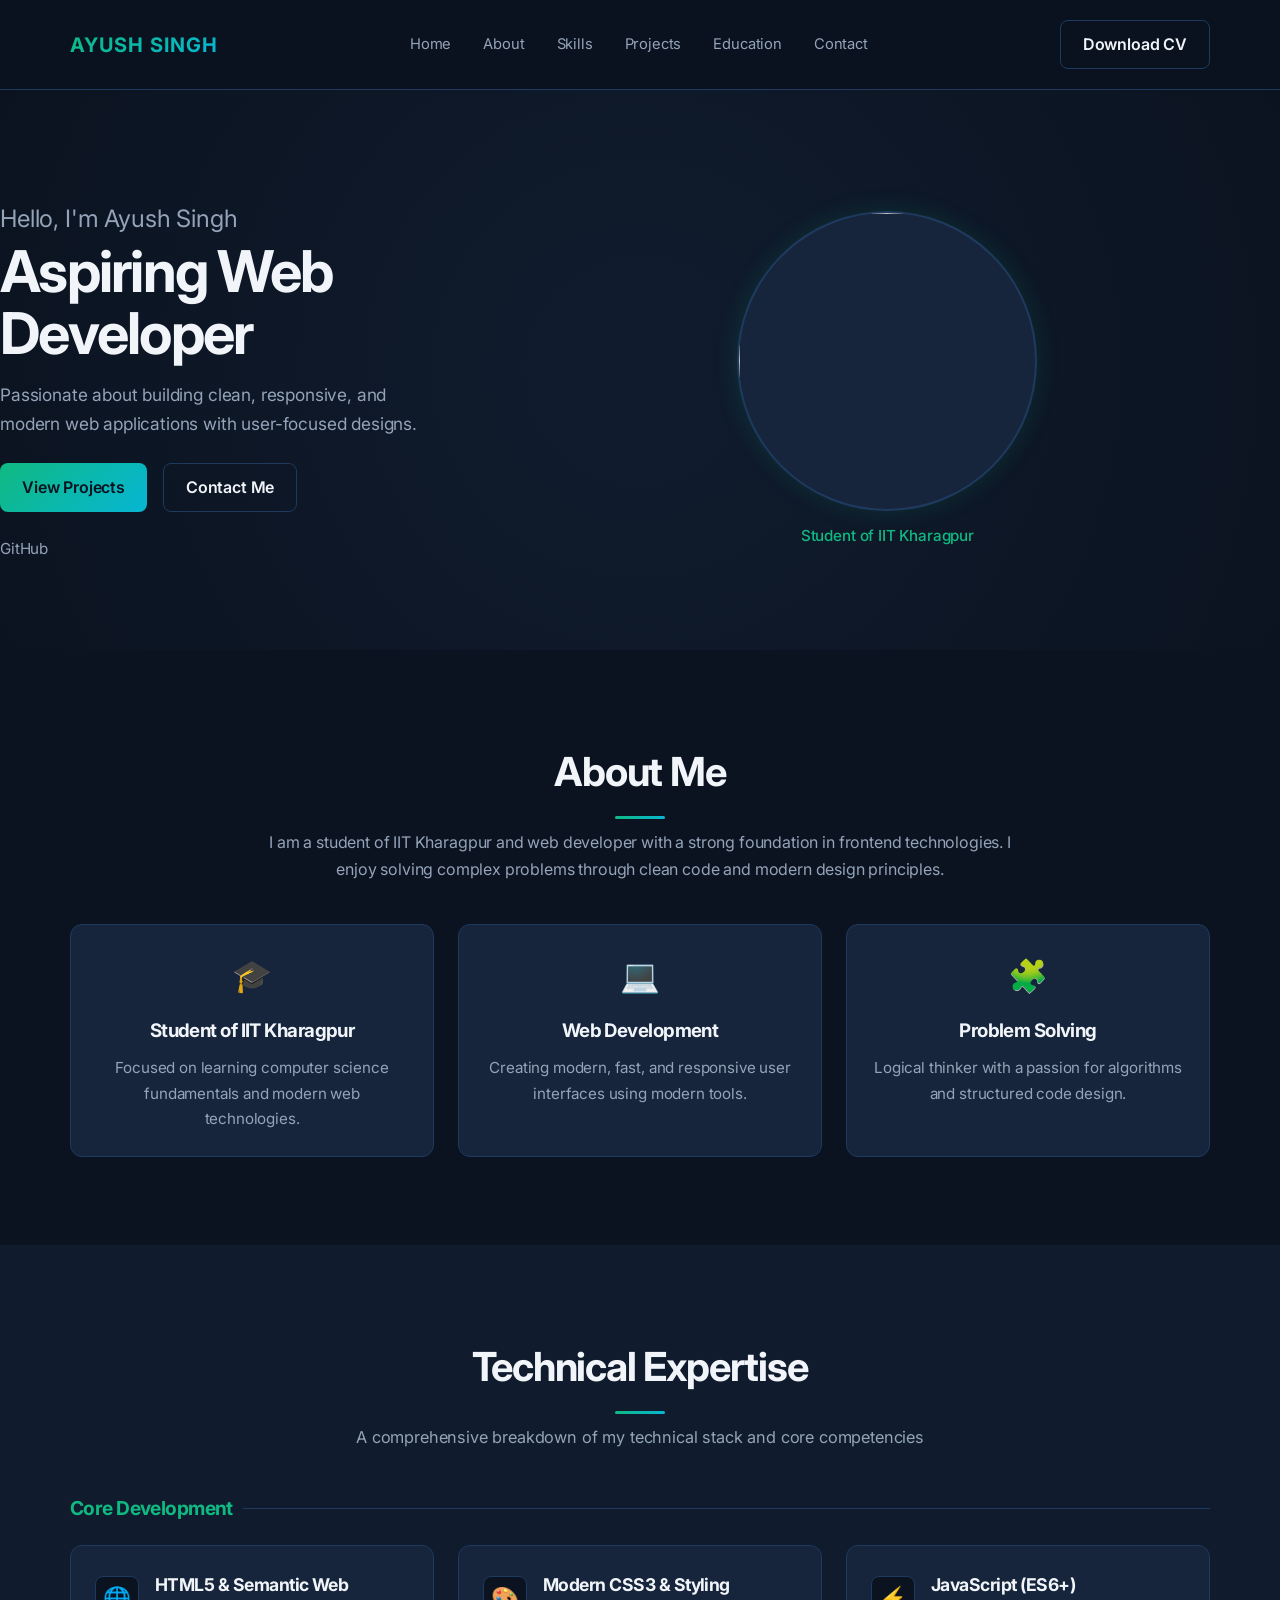
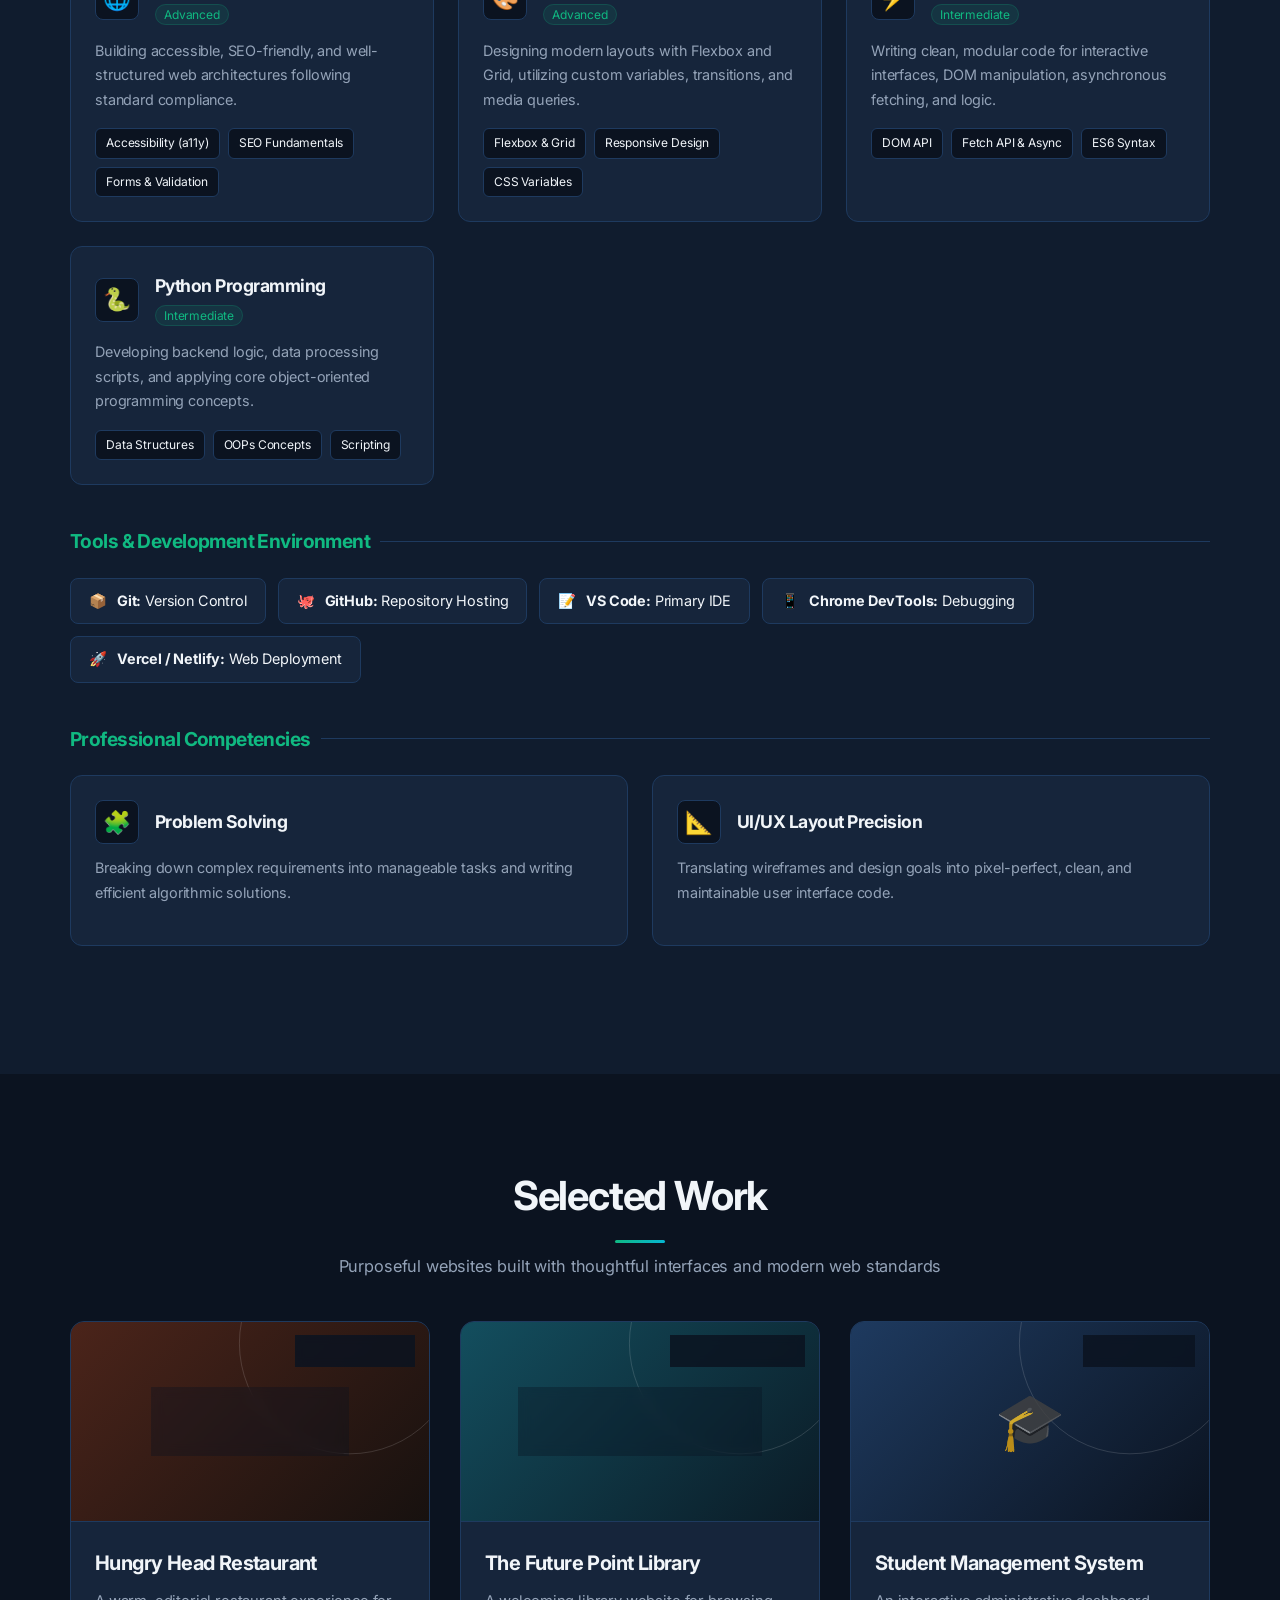
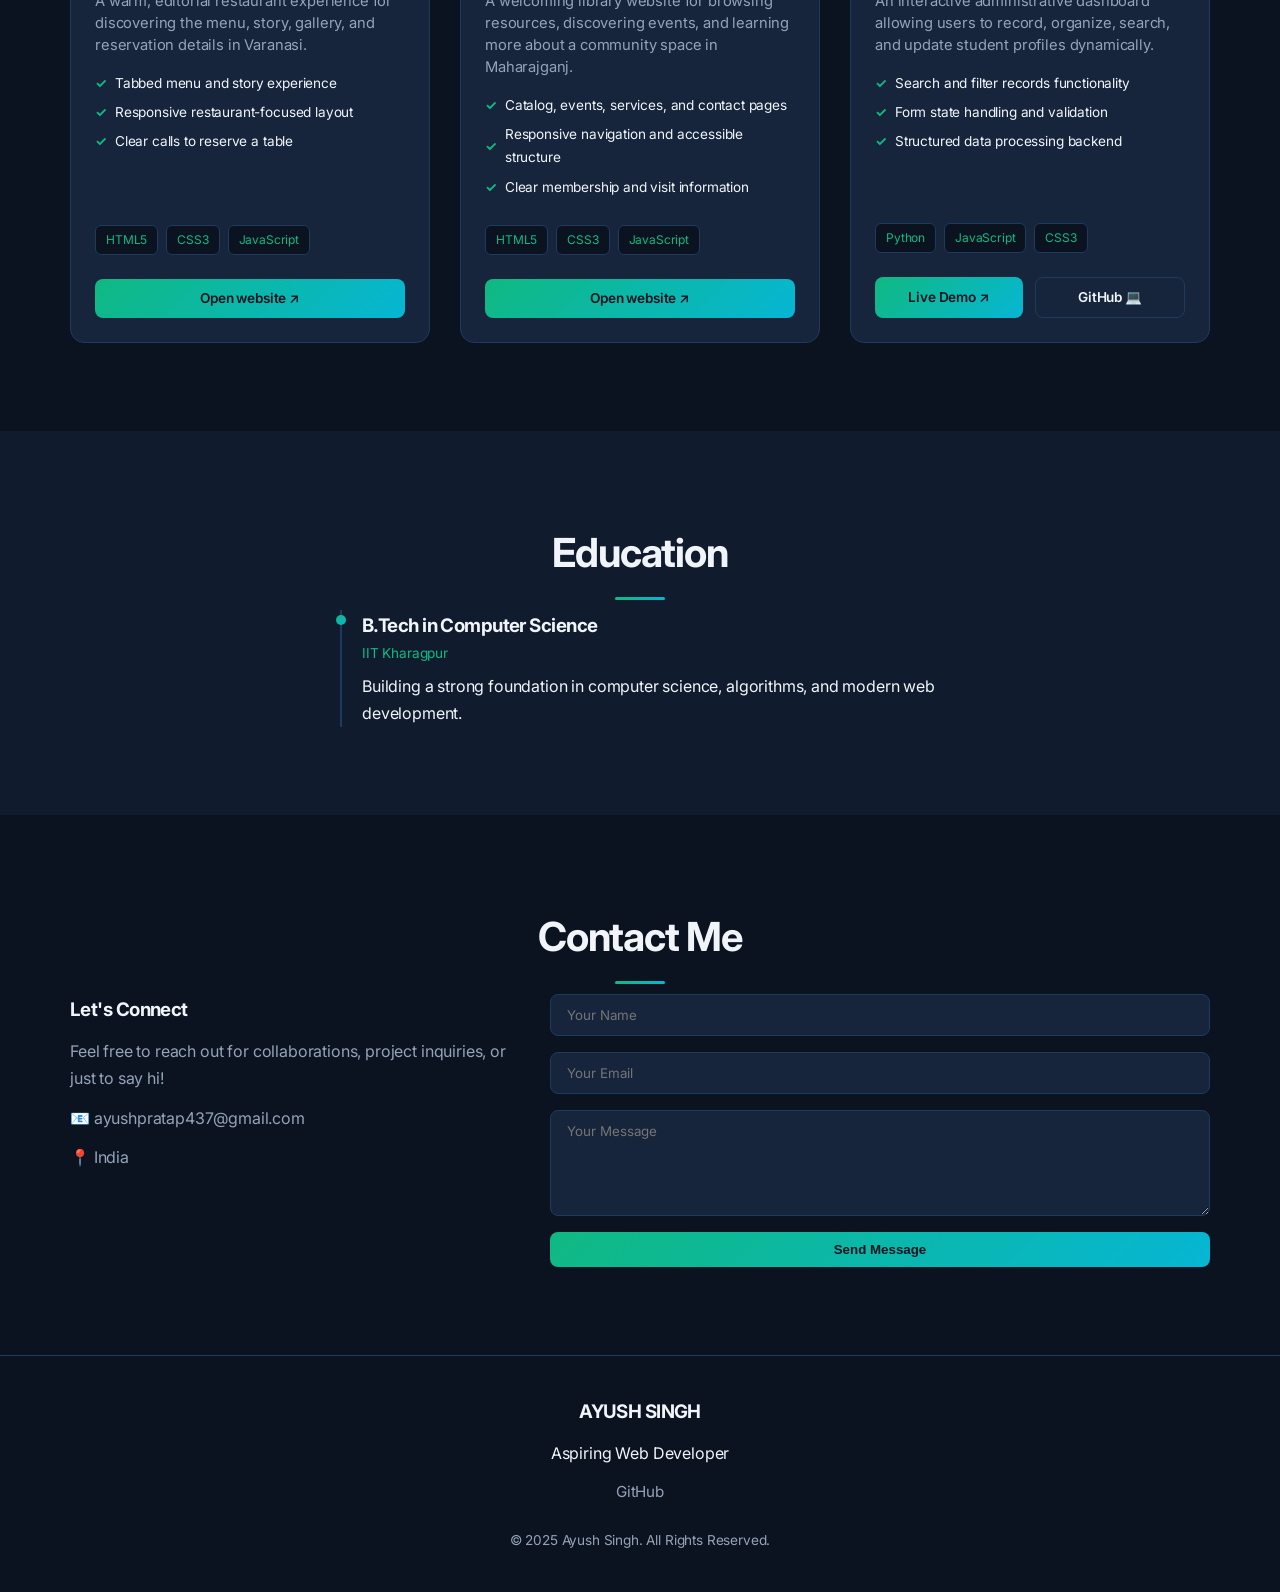
==== commit 095bc58e: "date created" ====
--- a/index.html
+++ b/index.html
@@ -43,7 +43,7 @@
     <section id="home" class="hero">
       <div class="container hero-container">
         <div class="hero-image">
-          <div class="photo-placeholder"></div>
+          <img src="C:\Users\AYUSH SINGH\Desktop\Ayush singh\OTHER\ChatGPT Image Jun 2, 2026, 01_46_10 PM.png" class="photo-placeholder"></img>
           <p class="photo-label">Student of IIT Kharagpur</p>
         </div>
         <div class="hero-text">
@@ -59,7 +59,6 @@
           </div>
           <div class="social-links">
             <a href="https://github.com/Ayush-Pratap-Singh-Git">GitHub</a>
-            <a href="https://wa.me/918423320570" target="_blank">WhatsApp Me</a>
           </div>
         </div>
       </div>
@@ -426,9 +425,8 @@
         <p>Aspiring Web Developer</p>
         <div class="social-links">
           <a href="https://github.com/Ayush-Pratap-Singh-Git">GitHub</a>
-          <a href="https://wa.me/918423320570" target="_blank">WhatsApp</a>
-        </div>
-        <p class="copyright">&copy; 2026 Ayush Singh. All Rights Reserved.</p>
+        </div>
+        <p class="copyright">&copy; 2025 Ayush Singh. All Rights Reserved.</p>
       </div>
     </footer>
     <script>
--- a/Content/style.css
+++ b/Content/style.css
@@ -1,1083 +1,1098 @@
-      /* CSS Variables & Theme (Emerald / Teal Gradient) */
-      :root {
-        --bg-color: #0b1320;
-        --bg-alt: #101c2e;
-        --card-bg: #16253b;
-        --text-main: #f1f5f9;
-        --text-muted: #94a3b8;
-        --accent-gradient: linear-gradient(135deg, #10b981 0%, #06b6d4 100%);
-        --accent-solid: #10b981;
-        --border-color: #1e3a5f;
-        --font-family:
-          system-ui, -apple-system, BlinkMacSystemFont, "Segoe UI", Roboto,
-          sans-serif;
-      }
-
-      * {
-        margin: 0;
-        padding: 0;
-        box-sizing: border-box;
-        scroll-behavior: smooth;
-      }
-
-      @keyframes page-open {
-        from {
-          opacity: 0;
-          filter: blur(14px);
-        }
-        to {
-          opacity: 1;
-          filter: blur(0);
-        }
-      }
-
-      body {
-        background-color: var(--bg-color);
-        color: var(--text-main);
-        font-family: var(--font-family);
-        animation: page-open 1.1s cubic-bezier(0.22, 1, 0.36, 1) both;
-        line-height: 1.6;
-        overflow-x: hidden;
-      }
-
-      @keyframes rise-in {
-        from {
-          opacity: 0;
-          transform: translateY(24px);
-        }
-        to {
-          opacity: 1;
-          transform: translateY(0);
-        }
-      }
-
-      @keyframes drift {
-        0%,
-        100% {
-          transform: translateY(0);
-        }
-        50% {
-          transform: translateY(-10px);
-        }
-      }
-
-      @keyframes glow-pulse {
-        0%,
-        100% {
-          box-shadow: 0 0 25px rgba(16, 185, 129, 0.15);
-        }
-        50% {
-          box-shadow: 0 0 42px rgba(16, 185, 129, 0.3);
-        }
-      }
-
-      .container {
-        width: min(100% - 40px, 1140px);
-        margin: 0 auto;
-      }
-
-      /* Typography */
-      h1,
-      h2,
-      h3,
-      h4 {
-        color: var(--text-main);
-      }
-
-      a {
-        color: var(--text-main);
-        text-decoration: none;
-      }
-
-      .section {
-        padding: clamp(56px, 7vw, 88px) 0;
-      }
-
-      main > section.scroll-reveal {
-        opacity: 0;
-        transform: translateY(42px) scale(0.985);
-        filter: blur(12px);
-        transition:
-          opacity 0.85s ease,
-          transform 0.85s cubic-bezier(0.22, 1, 0.36, 1),
-          filter 0.85s ease;
-      }
-
-      main > section.scroll-reveal.is-visible {
-        opacity: 1;
-        transform: translateY(0) scale(1);
-        filter: blur(0);
-      }
-
-      .bg-alt {
-        background-color: var(--bg-alt);
-      }
-
-      .section-title {
-        font-size: 2rem;
-        margin-bottom: 10px;
-        text-align: center;
-        position: relative;
-      }
-
-      .section-subtitle {
-        text-align: center;
-        color: var(--text-muted);
-        margin-bottom: 40px;
-        font-size: 1rem;
-      }
-
-      .section-title::after {
-        content: "";
-        display: block;
-        width: 50px;
-        height: 3px;
-        background: var(--accent-gradient);
-        margin: 10px auto 0;
-        border-radius: 2px;
-      }
-
-      /* Buttons */
-      .btn {
-        display: inline-flex;
-        align-items: center;
-        justify-content: center;
-        gap: 6px;
-        padding: 10px 22px;
-        border-radius: 8px;
-        font-weight: 600;
-        cursor: pointer;
-        transition:
-          transform 0.2s ease,
-          opacity 0.2s ease;
-      }
-
-      .btn:hover {
-        transform: translateY(-2px);
-        opacity: 0.9;
-      }
-
-      .btn-primary {
-        background: var(--accent-gradient);
-        color: #0b1320;
-        border: none;
-      }
-
-      .btn-outline {
-        background: transparent;
-        border: 1px solid var(--border-color);
-        color: var(--text-main);
-      }
-
-      .btn-outline:hover {
-        border-color: var(--accent-solid);
-        color: var(--accent-solid);
-      }
-
-      .btn-sm {
-        padding: 8px 16px;
-        font-size: 0.85rem;
-        flex: 1;
-      }
-
-      /* Navbar */
-      .navbar {
-        border-bottom: 1px solid var(--border-color);
-        padding: 20px 0;
-        position: sticky;
-        top: 0;
-        background-color: rgba(11, 19, 32, 0.9);
-        backdrop-filter: blur(8px);
-        z-index: 100;
-      }
-
-      .nav-container {
-        display: flex;
-        align-items: center;
-        justify-content: space-between;
-        gap: 28px;
-      }
-
-      .menu-toggle {
-        display: none;
-        align-items: center;
-        justify-content: center;
-        width: 42px;
-        height: 42px;
-        padding: 0;
-        border: 1px solid var(--border-color);
-        border-radius: 8px;
-        background: transparent;
-        color: var(--text-main);
-        cursor: pointer;
-        font-size: 1.35rem;
-        line-height: 1;
-      }
-
-      .menu-toggle:hover,
-      .menu-toggle:focus-visible {
-        border-color: var(--accent-solid);
-        color: var(--accent-solid);
-      }
-
-      .logo {
-        font-weight: 700;
-        font-size: 1.25rem;
-        letter-spacing: 1px;
-        background: var(--accent-gradient);
-        -webkit-background-clip: text;
-        -webkit-text-fill-color: transparent;
-      }
-
-      .nav-links {
-        display: flex;
-        align-items: center;
-        list-style: none;
-        gap: 8px;
-      }
-
-      .nav-links a {
-        position: relative;
-        display: inline-block;
-        padding: 8px 12px;
-        color: var(--text-muted);
-        font-size: 0.92rem;
-        transition:
-          color 0.25s ease,
-          transform 0.25s ease;
-      }
-
-      .nav-links a::after {
-        content: "";
-        position: absolute;
-        right: 12px;
-        bottom: 2px;
-        left: 12px;
-        height: 2px;
-        background: var(--accent-gradient);
-        transform: scaleX(0);
-        transform-origin: center;
-        transition: transform 0.25s ease;
-      }
-
-      .nav-links a:hover,
-      .nav-links a:focus-visible {
-        color: var(--text-main);
-        transform: translateY(-2px);
-      }
-
-      .nav-links a:hover::after,
-      .nav-links a:focus-visible::after {
-        transform: scaleX(1);
-      }
-
-      /* Hero Section */
-      .hero {
-        padding: 100px 0 80px;
-        text-align: center;
-        background: radial-gradient(
-          circle at center,
-          var(--bg-alt) 0%,
-          var(--bg-color) 100%
-        );
-      }
-
-      .hero-container {
-        display: flex;
-        flex-direction: column;
-        align-items: center;
-        justify-content: center;
-        gap: 7px;
-      }
-
-      .hero-image {
-        display: flex;
-        flex-direction: column;
-        align-items: center;
-      }
-
-      .photo-placeholder {
-        width: 200px;
-        height: 200px;
-        background-color: var(--card-bg);
-        border: 2px solid var(--border-color);
-        border-radius: 50%;
-        margin-bottom: 12px;
-        box-shadow: 0 0 25px rgba(16, 185, 129, 0.15);
-        animation: glow-pulse 4s ease-in-out infinite;
-      }
-
-      .photo-label {
-        color: var(--accent-solid);
-        font-weight: 500;
-        font-size: 0.95rem;
-      }
-
-      .hero-text {
-        max-width: 650px;
-        animation: rise-in 0.8s 0.15s ease both;
-      }
-
-      .greeting {
-        color: var(--text-muted);
-        font-size: 1.5rem;
-      }
-
-      .hero-text h1 {
-        font-size: 3rem;
-        line-height: 1.2;
-        margin-bottom: 16px;
-      }
-
-      .description {
-        color: var(--text-muted);
-        margin-bottom: 24px;
-        font-size: 1.1rem;
-      }
-
-      .hero-buttons {
-        display: flex;
-        justify-content: center;
-        gap: 16px;
-        margin-bottom: 24px;
-      }
-
-      .social-links {
-        display: flex;
-        justify-content: center;
-        gap: 20px;
-      }
-
-      .social-links a {
-        color: var(--text-muted);
-        font-size: 0.95rem;
-      }
-
-      .social-links a:hover {
-        color: var(--accent-solid);
-      }
-
-      /* About Section */
-      .about-text {
-        max-width: 760px;
-        margin: 0 auto 40px;
-        text-align: center;
-        color: var(--text-muted);
-      }
-
-      .about-layout {
-        display: block;
-      }
-
-      .about-layout .cards-grid-3 {
-        grid-template-columns: repeat(3, minmax(0, 1fr));
-        align-items: stretch;
-      }
-
-      .cards-grid-3 {
-        display: grid;
-        grid-template-columns: repeat(auto-fit, minmax(min(280px, 100%), 1fr));
-        gap: 24px;
-      }
-
-      .card {
-        background-color: var(--card-bg);
-        border: 1px solid var(--border-color);
-        padding: 24px;
-        border-radius: 12px;
-        text-align: center;
-        transition:
-          transform 0.25s ease,
-          border-color 0.25s ease,
-          box-shadow 0.25s ease;
-        animation: rise-in 0.7s ease both;
-      }
-
-      .card:hover {
-        transform: translateY(-6px);
-        border-color: var(--accent-solid);
-        box-shadow: 0 14px 28px rgba(0, 0, 0, 0.22);
-      }
-
-      .cards-grid-3 .card:nth-child(2),
-      .skills-detailed-grid .prof-skill-card:nth-child(2),
-      .projects-grid .prof-project-card:nth-child(2) {
-        animation-delay: 0.12s;
-      }
-
-      .cards-grid-3 .card:nth-child(3),
-      .skills-detailed-grid .prof-skill-card:nth-child(3),
-      .projects-grid .prof-project-card:nth-child(3) {
-        animation-delay: 0.24s;
-      }
-
-      .card-icon {
-        font-size: 2rem;
-        margin-bottom: 12px;
-      }
-
-      .card h3 {
-        margin-bottom: 8px;
-      }
-
-      .card p {
-        color: var(--text-muted);
-        font-size: 0.95rem;
-      }
-
-      /* Professional Skills Section */
-      .skills-category-title {
-        font-size: 1.2rem;
-        color: var(--accent-solid);
-        margin-bottom: 20px;
-        display: flex;
-        align-items: center;
-        gap: 10px;
-      }
-
-      .skills-category-title::after {
-        content: "";
-        flex: 1;
-        height: 1px;
-        background-color: var(--border-color);
-      }
-
-      .skills-detailed-grid {
-        display: grid;
-        grid-template-columns: repeat(auto-fit, minmax(min(320px, 100%), 1fr));
-        gap: 24px;
-        margin-bottom: 40px;
-      }
-
-      .prof-skill-card {
-        background-color: var(--card-bg);
-        border: 1px solid var(--border-color);
-        border-radius: 12px;
-        padding: 24px;
-        transition:
-          transform 0.2s ease,
-          border-color 0.2s ease;
-        animation: rise-in 0.7s ease both;
-      }
-
-      .prof-skill-card:hover {
-        transform: translateY(-4px);
-        border-color: var(--accent-solid);
-      }
-
-      .skill-card-header {
-        display: flex;
-        align-items: center;
-        gap: 16px;
-        margin-bottom: 12px;
-      }
-
-      .skill-card-icon {
-        width: 44px;
-        height: 44px;
-        background-color: var(--bg-color);
-        border: 1px solid var(--border-color);
-        border-radius: 8px;
-        display: flex;
-        align-items: center;
-        justify-content: center;
-        font-size: 1.4rem;
-      }
-
-      .skill-card-title h4 {
-        font-size: 1.1rem;
-      }
-
-      .skill-badge-level {
-        font-size: 0.75rem;
-        color: var(--accent-solid);
-        background-color: rgba(16, 185, 129, 0.1);
-        padding: 2px 8px;
-        border-radius: 12px;
-        border: 1px solid rgba(16, 185, 129, 0.2);
-      }
-
-      .skill-card-desc {
-        color: var(--text-muted);
-        font-size: 0.9rem;
-        margin-bottom: 16px;
-      }
-
-      .skill-tags-list {
-        display: flex;
-        flex-wrap: wrap;
-        gap: 8px;
-      }
-
-      .skill-micro-tag {
-        font-size: 0.75rem;
-        background-color: var(--bg-color);
-        color: var(--text-main);
-        padding: 4px 10px;
-        border-radius: 6px;
-        border: 1px solid var(--border-color);
-      }
-
-      .tools-flex-wrapper {
-        display: flex;
-        flex-wrap: wrap;
-        gap: 12px;
-        margin-bottom: 40px;
-      }
-
-      .tool-pill {
-        background-color: var(--card-bg);
-        border: 1px solid var(--border-color);
-        padding: 10px 18px;
-        border-radius: 8px;
-        font-size: 0.9rem;
-        display: flex;
-        align-items: center;
-        gap: 10px;
-        transition: border-color 0.2s ease;
-      }
-
-      .tool-pill:hover {
-        border-color: var(--accent-solid);
-      }
-
-      /* ENHANCED PROFESSIONAL PROJECTS SECTION */
-      .projects-grid {
-        display: grid;
-        grid-template-columns: repeat(auto-fit, minmax(min(330px, 100%), 1fr));
-        gap: 30px;
-      }
-
-      .prof-project-card {
-        background-color: var(--card-bg);
-        border: 1px solid var(--border-color);
-        border-radius: 14px;
-        overflow: hidden;
-        display: flex;
-        flex-direction: column;
-        transition:
-          transform 0.25s ease,
-          border-color 0.25s ease,
-          box-shadow 0.25s ease;
-        animation: rise-in 0.7s ease both;
-      }
-
-      .prof-project-card:hover {
-        transform: translateY(-6px);
-        border-color: var(--accent-solid);
-        box-shadow: 0 12px 30px rgba(0, 0, 0, 0.3);
-      }
-
-      .project-preview-wrapper {
-        position: relative;
-        height: 200px;
-        background: linear-gradient(135deg, #1e3a5f 0%, #0b1320 100%);
-        display: flex;
-        align-items: center;
-        justify-content: center;
-        border-bottom: 1px solid var(--border-color);
-        overflow: hidden;
-      }
-
-      .project-preview-wrapper::before {
-        content: "";
-        position: absolute;
-        width: 220px;
-        height: 220px;
-        border: 1px solid rgba(255, 255, 255, 0.14);
-        border-radius: 50%;
-        transform: translate(45%, -35%);
-      }
-
-      .project-preview-wrapper.hungry-head {
-        background: linear-gradient(135deg, #4b241a 0%, #17110f 100%);
-      }
-
-      .project-preview-wrapper.future-point {
-        background: linear-gradient(135deg, #134e5e 0%, #0b1b26 100%);
-      }
-
-      .project-preview-wrapper.student-system {
-        background: linear-gradient(135deg, #1e3a5f 0%, #0b1320 100%);
-      }
-
-      .project-preview-label {
-        position: relative;
-        z-index: 1;
-        padding: 16px 20px;
-        border: 1px solid rgba(255, 255, 255, 0.2);
-        border-radius: 10px;
-        color: #fff;
-        font-size: 1.25rem;
-        font-weight: 700;
-        letter-spacing: 0.04em;
-        text-align: center;
-        background: rgba(11, 19, 32, 0.35);
-        backdrop-filter: blur(6px);
-      }
-
-      .project-preview-icon {
-        font-size: 3.5rem;
-        opacity: 0.8;
-      }
-
-      .project-category-badge {
-        position: absolute;
-        top: 14px;
-        right: 14px;
-        font-size: 0.75rem;
-        font-weight: 600;
-        padding: 4px 10px;
-        border-radius: 20px;
-        background-color: rgba(11, 19, 32, 0.85);
-        border: 1px solid var(--border-color);
-        color: var(--accent-solid);
-        backdrop-filter: blur(4px);
-      }
-
-      .project-card-body {
-        padding: 24px;
-        display: flex;
-        flex-direction: column;
-        flex-grow: 1;
-      }
-
-      .project-card-body h3 {
-        font-size: 1.25rem;
-        margin-bottom: 10px;
-      }
-
-      .project-desc {
-        color: var(--text-muted);
-        font-size: 0.92rem;
-        margin-bottom: 16px;
-        line-height: 1.5;
-      }
-
-      .project-features-list {
-        list-style: none;
-        margin-bottom: 20px;
-        padding-left: 0;
-      }
-
-      .project-features-list li {
-        color: var(--text-main);
-        font-size: 0.85rem;
-        margin-bottom: 6px;
-        display: flex;
-        align-items: center;
-        gap: 8px;
-      }
-
-      .project-features-list li::before {
-        content: "✓";
-        color: var(--accent-solid);
-        font-weight: bold;
-      }
-
-      .project-tech-tags {
-        display: flex;
-        flex-wrap: wrap;
-        gap: 8px;
-        margin-bottom: 24px;
-        margin-top: auto;
-      }
-
-      .project-tech-tags span {
-        background-color: var(--bg-color);
-        border: 1px solid var(--border-color);
-        font-size: 0.75rem;
-        padding: 4px 10px;
-        border-radius: 6px;
-        color: var(--accent-solid);
-      }
-
-      .project-action-buttons {
-        display: flex;
-        gap: 12px;
-      }
-
-      .project-action-buttons .btn:only-child {
-        flex: 1;
-      }
-
-      /* Timeline */
-      .timeline {
-        max-width: 600px;
-        margin: 0 auto;
-        border-left: 2px solid var(--border-color);
-        padding-left: 20px;
-      }
-
-      .timeline-item {
-        position: relative;
-      }
-
-      .timeline-dot {
-        position: absolute;
-        left: -26px;
-        top: 5px;
-        width: 10px;
-        height: 10px;
-        border-radius: 50%;
-        background: var(--accent-gradient);
-        animation: glow-pulse 3s ease-in-out infinite;
-      }
-
-      .timeline-date {
-        color: var(--accent-solid);
-        font-size: 0.85rem;
-        margin-bottom: 8px;
-      }
-
-      /* Contact Section */
-      .contact-grid {
-        display: grid;
-        grid-template-columns: 1fr 1.5fr;
-        gap: 40px;
-      }
-
-      .contact-info p {
-        color: var(--text-muted);
-        margin-top: 12px;
-      }
-
-      .contact-form {
-        display: flex;
-        flex-direction: column;
-        gap: 16px;
-      }
-
-      .contact-form input,
-      .contact-form textarea {
-        width: 100%;
-        background-color: var(--card-bg);
-        border: 1px solid var(--border-color);
-        padding: 12px 16px;
-        border-radius: 8px;
-        color: var(--text-main);
-        font-family: inherit;
-      }
-
-      .contact-form input:focus,
-      .contact-form textarea:focus {
-        outline: none;
-        border-color: var(--accent-solid);
-      }
-
-      /* Footer */
-      .footer {
-        border-top: 1px solid var(--border-color);
-        padding: 40px 0;
-        text-align: center;
-      }
-
-      .footer-container {
-        display: flex;
-        flex-direction: column;
-        align-items: center;
-        gap: 12px;
-      }
-
-      .copyright {
-        color: var(--text-muted);
-        font-size: 0.85rem;
-        margin-top: 12px;
-      }
-
-      @media (min-width: 769px) {
-        .hero {
-          text-align: left;
-          min-height: 560px;
-          display: flex;
-          align-items: center;
-        }
-
-        .hero-container {
-          display: grid;
-          grid-template-columns: minmax(220px, 0.7fr) minmax(0, 1.3fr);
-          gap: 72px;
-          width: 100%;
-        }
-
-        .hero-image {
-          order: 2;
-          animation: drift 5s ease-in-out infinite;
-        }
-
-        .hero-text {
-          order: 1;
-        }
-        .hero-buttons,
-        .social-links {
-          justify-content: flex-start;
-        }
-      }
-
-      /* Tablet */
-      @media (min-width: 769px) and (max-width: 1100px) {
-        .nav-container {
-          gap: 16px;
-        }
-
-        .nav-links {
-          gap: 0;
-        }
-
-        .nav-links a {
-          padding: 8px 7px;
-          font-size: 0.84rem;
-        }
-
-        .hero-container {
-          gap: 40px;
-        }
-
-        .hero-text h1 {
-          font-size: clamp(2.35rem, 5vw, 3rem);
-        }
-
-        .contact-grid {
-          gap: 28px;
-        }
-      }
-
-      /* Phone and small tablets */
-      @media (max-width: 768px) {
-        .container {
-          width: min(100% - 32px, 680px);
-        }
-
-        .navbar {
-          padding: 14px 0;
-        }
-
-        .contact-grid {
-          grid-template-columns: 1fr;
-        }
-
-        .nav-container {
-          align-items: center;
-          flex-wrap: wrap;
-        }
-
-        .menu-toggle {
-          display: inline-flex;
-          margin-left: auto;
-        }
-
-        .nav-container nav {
-          order: 3;
-          flex-basis: 100%;
-        }
-
-        .nav-container > .btn {
-          padding: 8px 12px;
-          font-size: 0.8rem;
-        }
-
-        .nav-links {
-          display: none;
-          justify-content: center;
-          flex-wrap: wrap;
-          gap: 2px 4px;
-          padding-top: 12px;
-          border-top: 1px solid var(--border-color);
-        }
-
-        .navbar.menu-open .nav-links {
-          display: flex;
-        }
-
-        .about-text {
-          max-width: none;
-          margin-bottom: 32px;
-        }
-
-        .about-layout .cards-grid-3 {
-          grid-template-columns: 1fr;
-        }
-
-        .hero {
-          padding: 72px 0 64px;
-        }
-
-        .photo-placeholder {
-          width: clamp(150px, 38vw, 200px);
-          height: clamp(150px, 38vw, 200px);
-        }
-
-        .hero-text h1 {
-          font-size: clamp(2.2rem, 8vw, 3rem);
-        }
-
-        .description {
-          font-size: 1rem;
-        }
-
-        .project-action-buttons {
-          flex-wrap: wrap;
-        }
-
-        .project-action-buttons .btn {
-          min-width: min(100%, 180px);
-        }
-      }
-
-      /* Phone */
-      @media (max-width: 480px) {
-        .container {
-          width: min(100% - 24px, 440px);
-        }
-
-        .logo {
-          font-size: 1rem;
-          letter-spacing: 0.5px;
-        }
-
-        .nav-container > .btn {
-          max-width: 130px;
-          white-space: normal;
-          text-align: center;
-        }
-
-        .nav-links {
-          justify-content: space-between;
-          gap: 0;
-        }
-
-        .nav-links a {
-          padding: 7px 4px;
-          font-size: 0.78rem;
-        }
-
-        .section-title {
-          font-size: 1.7rem;
-        }
-
-        .section-subtitle {
-          margin-bottom: 28px;
-          font-size: 0.92rem;
-        }
-
-        .hero {
-          padding: 56px 0 52px;
-        }
-
-        .hero-container {
-          gap: 18px;
-        }
-
-        .greeting {
-          font-size: 1.15rem;
-        }
-
-        .hero-text h1 {
-          font-size: clamp(2rem, 11vw, 2.55rem);
-          overflow-wrap: anywhere;
-        }
-
-        .hero-buttons,
-        .social-links {
-          flex-wrap: wrap;
-        }
-
-        .hero-buttons {
-          gap: 10px;
-        }
-
-        .hero-buttons .btn {
-          flex: 1 1 140px;
-        }
-
-        .card,
-        .prof-skill-card,
-        .project-card-body {
-          padding: 18px;
-        }
-
-        .skill-card-header {
-          align-items: flex-start;
-          gap: 12px;
-        }
-
-        .skill-card-title {
-          min-width: 0;
-        }
-
-        .skills-category-title {
-          font-size: 1.05rem;
-        }
-
-        .tool-pill {
-          width: 100%;
-          padding: 9px 12px;
-        }
-
-        .project-preview-wrapper {
-          height: 170px;
-        }
-
-        .project-preview-label {
-          max-width: calc(100% - 40px);
-          padding: 12px 14px;
-          font-size: 1rem;
-        }
-
-        .project-category-badge {
-          top: 10px;
-          right: 10px;
-          max-width: calc(100% - 20px);
-          overflow-wrap: anywhere;
-        }
-
-        .project-action-buttons .btn {
-          width: 100%;
-        }
-
-        .timeline {
-          padding-left: 16px;
-        }
-
-        .timeline-dot {
-          left: -22px;
-        }
-      }
-
-      /* Large screens */
-      @media (min-width: 1440px) {
-        .container {
-          width: min(100% - 64px, 1240px);
-        }
-
-        .hero {
-          min-height: 680px;
-        }
-
-        .hero-container {
-          gap: 110px;
-        }
-
-        .hero-text h1 {
-          font-size: 3.5rem;
-        }
-      }
-
-      @media (prefers-reduced-motion: reduce) {
-        *,
-        *::before,
-        *::after {
-          animation-duration: 0.01ms !important;
-          animation-iteration-count: 1 !important;
-          scroll-behavior: auto !important;
-          transition-duration: 0.01ms !important;
-        }
-
-        main > section.scroll-reveal,
-        main > section.scroll-reveal.is-visible {
-          opacity: 1;
-          transform: none;
-          filter: none;
-          transition: none;
-        }
-      }+@import url("https://fonts.googleapis.com/css2?family=Inter:wght@400;500;600;700;800&display=swap");
+
+/* CSS Variables & Theme (Emerald / Teal Gradient) */
+:root {
+  --bg-color: #0b1320;
+  --bg-alt: #101c2e;
+  --card-bg: #16253b;
+  --text-main: #f1f5f9;
+  --text-muted: #94a3b8;
+  --accent-gradient: linear-gradient(135deg, #10b981 0%, #06b6d4 100%);
+  --accent-solid: #10b981;
+  --border-color: #1e3a5f;
+  --font-family: "Inter", "Segoe UI", Roboto, Helvetica, Arial, sans-serif;
+  --base-font-size: 16px;
+}
+
+* {
+  margin: 0;
+  padding: 0;
+  box-sizing: border-box;
+  scroll-behavior: smooth;
+}
+
+html {
+  font-size: var(--base-font-size);
+}
+
+@keyframes page-open {
+  from {
+    opacity: 0;
+    filter: blur(14px);
+  }
+  to {
+    opacity: 1;
+    filter: blur(0);
+  }
+}
+
+body {
+  background-color: var(--bg-color);
+  color: var(--text-main);
+  font-family: var(--font-family);
+  font-size: 1rem;
+  line-height: 1.7;
+  letter-spacing: -0.01em;
+  animation: page-open 1.1s cubic-bezier(0.22, 1, 0.36, 1) both;
+  overflow-x: hidden;
+}
+
+h1,
+h2,
+h3,
+h4 {
+  font-weight: 700;
+  letter-spacing: -0.03em;
+}
+
+@keyframes rise-in {
+  from {
+    opacity: 0;
+    transform: translateY(24px);
+  }
+  to {
+    opacity: 1;
+    transform: translateY(0);
+  }
+}
+
+@keyframes drift {
+  0%,
+  100% {
+    transform: translateY(0);
+  }
+  50% {
+    transform: translateY(-10px);
+  }
+}
+
+@keyframes glow-pulse {
+  0%,
+  100% {
+    box-shadow: 0 0 25px rgba(16, 185, 129, 0.15);
+  }
+  50% {
+    box-shadow: 0 0 42px rgba(16, 185, 129, 0.3);
+  }
+}
+
+.container {
+  width: min(100% - 40px, 1140px);
+  margin: 0 auto;
+}
+
+/* Typography */
+h1,
+h2,
+h3,
+h4 {
+  color: var(--text-main);
+}
+
+a {
+  color: var(--text-main);
+  text-decoration: none;
+}
+
+.section {
+  padding: clamp(56px, 7vw, 88px) 0;
+}
+
+main > section.scroll-reveal {
+  opacity: 0;
+  transform: translateY(42px) scale(0.985);
+  filter: blur(12px);
+  transition:
+    opacity 0.85s ease,
+    transform 0.85s cubic-bezier(0.22, 1, 0.36, 1),
+    filter 0.85s ease;
+}
+
+main > section.scroll-reveal.is-visible {
+  opacity: 1;
+  transform: translateY(0) scale(1);
+  filter: blur(0);
+}
+
+.bg-alt {
+  background-color: var(--bg-alt);
+}
+
+.section-title {
+  font-size: clamp(2rem, 1.7rem + 1vw, 2.8rem);
+  margin-bottom: 10px;
+  text-align: center;
+  position: relative;
+}
+
+.section-subtitle {
+  text-align: center;
+  color: var(--text-muted);
+  margin-bottom: 40px;
+  font-size: 1.02rem;
+}
+
+.section-title::after {
+  content: "";
+  display: block;
+  width: 50px;
+  height: 3px;
+  background: var(--accent-gradient);
+  margin: 10px auto 0;
+  border-radius: 2px;
+}
+
+/* Buttons */
+.btn {
+  display: inline-flex;
+  align-items: center;
+  justify-content: center;
+  gap: 6px;
+  padding: 10px 22px;
+  border-radius: 8px;
+  font-weight: 600;
+  cursor: pointer;
+  transition:
+    transform 0.2s ease,
+    opacity 0.2s ease;
+}
+
+.btn:hover {
+  transform: translateY(-2px);
+  opacity: 0.9;
+}
+
+.btn-primary {
+  background: var(--accent-gradient);
+  color: #0b1320;
+  border: none;
+}
+
+.btn-outline {
+  background: transparent;
+  border: 1px solid var(--border-color);
+  color: var(--text-main);
+}
+
+.btn-outline:hover {
+  border-color: var(--accent-solid);
+  color: var(--accent-solid);
+}
+
+.btn-sm {
+  padding: 8px 16px;
+  font-size: 0.85rem;
+  flex: 1;
+}
+
+/* Navbar */
+.navbar {
+  border-bottom: 1px solid var(--border-color);
+  padding: 20px 0;
+  position: sticky;
+  top: 0;
+  background-color: rgba(11, 19, 32, 0.9);
+  backdrop-filter: blur(8px);
+  z-index: 100;
+}
+
+.nav-container {
+  display: flex;
+  align-items: center;
+  justify-content: space-between;
+  gap: 28px;
+}
+
+.menu-toggle {
+  display: none;
+  align-items: center;
+  justify-content: center;
+  width: 42px;
+  height: 42px;
+  padding: 0;
+  border: 1px solid var(--border-color);
+  border-radius: 8px;
+  background: transparent;
+  color: var(--text-main);
+  cursor: pointer;
+  font-size: 1.35rem;
+  line-height: 1;
+}
+
+.menu-toggle:hover,
+.menu-toggle:focus-visible {
+  border-color: var(--accent-solid);
+  color: var(--accent-solid);
+}
+
+.logo {
+  font-weight: 700;
+  font-size: 1.25rem;
+  letter-spacing: 1px;
+  background: var(--accent-gradient);
+  -webkit-background-clip: text;
+  -webkit-text-fill-color: transparent;
+}
+
+.nav-links {
+  display: flex;
+  align-items: center;
+  list-style: none;
+  gap: 8px;
+}
+
+.nav-links a {
+  position: relative;
+  display: inline-block;
+  padding: 8px 12px;
+  color: var(--text-muted);
+  font-size: 0.92rem;
+  transition:
+    color 0.25s ease,
+    transform 0.25s ease;
+}
+
+.nav-links a::after {
+  content: "";
+  position: absolute;
+  right: 12px;
+  bottom: 2px;
+  left: 12px;
+  height: 2px;
+  background: var(--accent-gradient);
+  transform: scaleX(0);
+  transform-origin: center;
+  transition: transform 0.25s ease;
+}
+
+.nav-links a:hover,
+.nav-links a:focus-visible {
+  color: var(--text-main);
+  transform: translateY(-2px);
+}
+
+.nav-links a:hover::after,
+.nav-links a:focus-visible::after {
+  transform: scaleX(1);
+}
+
+/* Hero Section */
+.hero {
+  padding: 100px 0 80px;
+  text-align: center;
+  background: radial-gradient(
+    circle at center,
+    var(--bg-alt) 0%,
+    var(--bg-color) 100%
+  );
+}
+
+.hero-container {
+  display: flex;
+  flex-direction: column;
+  align-items: center;
+  justify-content: center;
+  gap: 7px;
+}
+
+.hero-image {
+  display: flex;
+  flex-direction: column;
+  align-items: center;
+}
+
+.photo-placeholder {
+  width: 300px;
+  height: 300px;
+  background-color: var(--card-bg);
+  border: 2px solid var(--border-color);
+  border-radius: 50%;
+  margin-bottom: 12px;
+  box-shadow: 0 0 25px rgba(16, 185, 129, 0.15);
+  animation: glow-pulse 4s ease-in-out infinite;
+}
+
+.photo-label {
+  color: var(--accent-solid);
+  font-weight: 500;
+  font-size: 0.95rem;
+}
+
+.hero-text {
+  max-width: 650px;
+  animation: rise-in 0.8s 0.15s ease both;
+}
+
+.greeting {
+  color: var(--text-muted);
+  font-size: 1.5rem;
+}
+
+.hero-text h1 {
+  font-size: clamp(2.6rem, 2rem + 2vw, 4rem);
+  line-height: 1.08;
+  margin-bottom: 16px;
+}
+
+.description {
+  color: var(--text-muted);
+  margin-bottom: 24px;
+  font-size: 1.08rem;
+}
+
+.hero-buttons {
+  display: flex;
+  justify-content: center;
+  gap: 16px;
+  margin-bottom: 24px;
+}
+
+.social-links {
+  display: flex;
+  justify-content: center;
+  gap: 20px;
+}
+
+.social-links a {
+  color: var(--text-muted);
+  font-size: 0.95rem;
+}
+
+.social-links a:hover {
+  color: var(--accent-solid);
+}
+
+/* About Section */
+.about-text {
+  max-width: 760px;
+  margin: 0 auto 40px;
+  text-align: center;
+  color: var(--text-muted);
+}
+
+.about-layout {
+  display: block;
+}
+
+.about-layout .cards-grid-3 {
+  grid-template-columns: repeat(3, minmax(0, 1fr));
+  align-items: stretch;
+}
+
+.cards-grid-3 {
+  display: grid;
+  grid-template-columns: repeat(auto-fit, minmax(min(280px, 100%), 1fr));
+  gap: 24px;
+}
+
+.card {
+  background-color: var(--card-bg);
+  border: 1px solid var(--border-color);
+  padding: 24px;
+  border-radius: 12px;
+  text-align: center;
+  transition:
+    transform 0.25s ease,
+    border-color 0.25s ease,
+    box-shadow 0.25s ease;
+  animation: rise-in 0.7s ease both;
+}
+
+.card:hover {
+  transform: translateY(-6px);
+  border-color: var(--accent-solid);
+  box-shadow: 0 14px 28px rgba(0, 0, 0, 0.22);
+}
+
+.cards-grid-3 .card:nth-child(2),
+.skills-detailed-grid .prof-skill-card:nth-child(2),
+.projects-grid .prof-project-card:nth-child(2) {
+  animation-delay: 0.12s;
+}
+
+.cards-grid-3 .card:nth-child(3),
+.skills-detailed-grid .prof-skill-card:nth-child(3),
+.projects-grid .prof-project-card:nth-child(3) {
+  animation-delay: 0.24s;
+}
+
+.card-icon {
+  font-size: 2rem;
+  margin-bottom: 12px;
+}
+
+.card h3 {
+  margin-bottom: 8px;
+}
+
+.card p {
+  color: var(--text-muted);
+  font-size: 0.95rem;
+}
+
+/* Professional Skills Section */
+.skills-category-title {
+  font-size: 1.2rem;
+  color: var(--accent-solid);
+  margin-bottom: 20px;
+  display: flex;
+  align-items: center;
+  gap: 10px;
+}
+
+.skills-category-title::after {
+  content: "";
+  flex: 1;
+  height: 1px;
+  background-color: var(--border-color);
+}
+
+.skills-detailed-grid {
+  display: grid;
+  grid-template-columns: repeat(auto-fit, minmax(min(320px, 100%), 1fr));
+  gap: 24px;
+  margin-bottom: 40px;
+}
+
+.prof-skill-card {
+  background-color: var(--card-bg);
+  border: 1px solid var(--border-color);
+  border-radius: 12px;
+  padding: 24px;
+  transition:
+    transform 0.2s ease,
+    border-color 0.2s ease;
+  animation: rise-in 0.7s ease both;
+}
+
+.prof-skill-card:hover {
+  transform: translateY(-4px);
+  border-color: var(--accent-solid);
+}
+
+.skill-card-header {
+  display: flex;
+  align-items: center;
+  gap: 16px;
+  margin-bottom: 12px;
+}
+
+.skill-card-icon {
+  width: 44px;
+  height: 44px;
+  background-color: var(--bg-color);
+  border: 1px solid var(--border-color);
+  border-radius: 8px;
+  display: flex;
+  align-items: center;
+  justify-content: center;
+  font-size: 1.4rem;
+}
+
+.skill-card-title h4 {
+  font-size: 1.1rem;
+}
+
+.skill-badge-level {
+  font-size: 0.75rem;
+  color: var(--accent-solid);
+  background-color: rgba(16, 185, 129, 0.1);
+  padding: 2px 8px;
+  border-radius: 12px;
+  border: 1px solid rgba(16, 185, 129, 0.2);
+}
+
+.skill-card-desc {
+  color: var(--text-muted);
+  font-size: 0.9rem;
+  margin-bottom: 16px;
+}
+
+.skill-tags-list {
+  display: flex;
+  flex-wrap: wrap;
+  gap: 8px;
+}
+
+.skill-micro-tag {
+  font-size: 0.75rem;
+  background-color: var(--bg-color);
+  color: var(--text-main);
+  padding: 4px 10px;
+  border-radius: 6px;
+  border: 1px solid var(--border-color);
+}
+
+.tools-flex-wrapper {
+  display: flex;
+  flex-wrap: wrap;
+  gap: 12px;
+  margin-bottom: 40px;
+}
+
+.tool-pill {
+  background-color: var(--card-bg);
+  border: 1px solid var(--border-color);
+  padding: 10px 18px;
+  border-radius: 8px;
+  font-size: 0.9rem;
+  display: flex;
+  align-items: center;
+  gap: 10px;
+  transition: border-color 0.2s ease;
+}
+
+.tool-pill:hover {
+  border-color: var(--accent-solid);
+}
+
+/* ENHANCED PROFESSIONAL PROJECTS SECTION */
+.projects-grid {
+  display: grid;
+  grid-template-columns: repeat(auto-fit, minmax(min(330px, 100%), 1fr));
+  gap: 30px;
+}
+
+.prof-project-card {
+  background-color: var(--card-bg);
+  border: 1px solid var(--border-color);
+  border-radius: 14px;
+  overflow: hidden;
+  display: flex;
+  flex-direction: column;
+  transition:
+    transform 0.25s ease,
+    border-color 0.25s ease,
+    box-shadow 0.25s ease;
+  animation: rise-in 0.7s ease both;
+}
+
+.prof-project-card:hover {
+  transform: translateY(-6px);
+  border-color: var(--accent-solid);
+  box-shadow: 0 12px 30px rgba(0, 0, 0, 0.3);
+}
+
+.project-preview-wrapper {
+  position: relative;
+  height: 200px;
+  background: linear-gradient(135deg, #1e3a5f 0%, #0b1320 100%);
+  display: flex;
+  align-items: center;
+  justify-content: center;
+  border-bottom: 1px solid var(--border-color);
+  overflow: hidden;
+}
+
+.project-preview-wrapper::before {
+  content: "";
+  position: absolute;
+  width: 220px;
+  height: 220px;
+  border: 1px solid rgba(255, 255, 255, 0.14);
+  border-radius: 50%;
+  transform: translate(45%, -35%);
+}
+
+.project-preview-wrapper.hungry-head {
+  background: linear-gradient(135deg, #4b241a 0%, #17110f 100%);
+}
+
+.project-preview-wrapper.future-point {
+  background: linear-gradient(135deg, #134e5e 0%, #0b1b26 100%);
+}
+
+.project-preview-wrapper.student-system {
+  background: linear-gradient(135deg, #1e3a5f 0%, #0b1320 100%);
+}
+
+.project-preview-label {
+  position: relative;
+  z-index: 1;
+  padding: 16px 20px;
+  border: 1px solid rgba(255, 255, 255, 0.2);
+  border-radius: 10px;
+  color: #fff;
+  font-size: 1.25rem;
+  font-weight: 700;
+  letter-spacing: 0.04em;
+  text-align: center;
+  background: rgba(11, 19, 32, 0.35);
+  backdrop-filter: blur(6px);
+}
+
+.project-preview-icon {
+  font-size: 3.5rem;
+  opacity: 0.8;
+}
+
+.project-category-badge {
+  position: absolute;
+  top: 14px;
+  right: 14px;
+  font-size: 0.75rem;
+  font-weight: 600;
+  padding: 4px 10px;
+  border-radius: 20px;
+  background-color: rgba(11, 19, 32, 0.85);
+  border: 1px solid var(--border-color);
+  color: var(--accent-solid);
+  backdrop-filter: blur(4px);
+}
+
+.project-card-body {
+  padding: 24px;
+  display: flex;
+  flex-direction: column;
+  flex-grow: 1;
+}
+
+.project-card-body h3 {
+  font-size: 1.25rem;
+  margin-bottom: 10px;
+}
+
+.project-desc {
+  color: var(--text-muted);
+  font-size: 0.92rem;
+  margin-bottom: 16px;
+  line-height: 1.5;
+}
+
+.project-features-list {
+  list-style: none;
+  margin-bottom: 20px;
+  padding-left: 0;
+}
+
+.project-features-list li {
+  color: var(--text-main);
+  font-size: 0.85rem;
+  margin-bottom: 6px;
+  display: flex;
+  align-items: center;
+  gap: 8px;
+}
+
+.project-features-list li::before {
+  content: "✓";
+  color: var(--accent-solid);
+  font-weight: bold;
+}
+
+.project-tech-tags {
+  display: flex;
+  flex-wrap: wrap;
+  gap: 8px;
+  margin-bottom: 24px;
+  margin-top: auto;
+}
+
+.project-tech-tags span {
+  background-color: var(--bg-color);
+  border: 1px solid var(--border-color);
+  font-size: 0.75rem;
+  padding: 4px 10px;
+  border-radius: 6px;
+  color: var(--accent-solid);
+}
+
+.project-action-buttons {
+  display: flex;
+  gap: 12px;
+}
+
+.project-action-buttons .btn:only-child {
+  flex: 1;
+}
+
+/* Timeline */
+.timeline {
+  max-width: 600px;
+  margin: 0 auto;
+  border-left: 2px solid var(--border-color);
+  padding-left: 20px;
+}
+
+.timeline-item {
+  position: relative;
+}
+
+.timeline-dot {
+  position: absolute;
+  left: -26px;
+  top: 5px;
+  width: 10px;
+  height: 10px;
+  border-radius: 50%;
+  background: var(--accent-gradient);
+  animation: glow-pulse 3s ease-in-out infinite;
+}
+
+.timeline-date {
+  color: var(--accent-solid);
+  font-size: 0.85rem;
+  margin-bottom: 8px;
+}
+
+/* Contact Section */
+.contact-grid {
+  display: grid;
+  grid-template-columns: 1fr 1.5fr;
+  gap: 40px;
+}
+
+.contact-info p {
+  color: var(--text-muted);
+  margin-top: 12px;
+}
+
+.contact-form {
+  display: flex;
+  flex-direction: column;
+  gap: 16px;
+}
+
+.contact-form input,
+.contact-form textarea {
+  width: 100%;
+  background-color: var(--card-bg);
+  border: 1px solid var(--border-color);
+  padding: 12px 16px;
+  border-radius: 8px;
+  color: var(--text-main);
+  font-family: inherit;
+}
+
+.contact-form input:focus,
+.contact-form textarea:focus {
+  outline: none;
+  border-color: var(--accent-solid);
+}
+
+/* Footer */
+.footer {
+  border-top: 1px solid var(--border-color);
+  padding: 40px 0;
+  text-align: center;
+}
+
+.footer-container {
+  display: flex;
+  flex-direction: column;
+  align-items: center;
+  gap: 12px;
+}
+
+.copyright {
+  color: var(--text-muted);
+  font-size: 0.85rem;
+  margin-top: 12px;
+}
+
+@media (min-width: 769px) {
+  .hero {
+    text-align: left;
+    min-height: 560px;
+    display: flex;
+    align-items: center;
+  }
+
+  .hero-container {
+    display: grid;
+    grid-template-columns: minmax(220px, 0.7fr) minmax(0, 1.3fr);
+    gap: 72px;
+    width: 100%;
+  }
+
+  .hero-image {
+    order: 2;
+    animation: drift 5s ease-in-out infinite;
+  }
+
+  .hero-text {
+    order: 1;
+  }
+  .hero-buttons,
+  .social-links {
+    justify-content: flex-start;
+  }
+}
+
+/* Tablet */
+@media (min-width: 769px) and (max-width: 1100px) {
+  .nav-container {
+    gap: 16px;
+  }
+
+  .nav-links {
+    gap: 0;
+  }
+
+  .nav-links a {
+    padding: 8px 7px;
+    font-size: 0.84rem;
+  }
+
+  .hero-container {
+    gap: 40px;
+  }
+
+  .hero-text h1 {
+    font-size: clamp(2.35rem, 5vw, 3rem);
+  }
+
+  .contact-grid {
+    gap: 28px;
+  }
+}
+
+/* Phone and small tablets */
+@media (max-width: 768px) {
+  .container {
+    width: min(100% - 32px, 680px);
+  }
+
+  .navbar {
+    padding: 14px 0;
+  }
+
+  .contact-grid {
+    grid-template-columns: 1fr;
+  }
+
+  .nav-container {
+    align-items: center;
+    flex-wrap: wrap;
+  }
+
+  .menu-toggle {
+    display: inline-flex;
+    margin-left: auto;
+  }
+
+  .nav-container nav {
+    order: 3;
+    flex-basis: 100%;
+  }
+
+  .nav-container > .btn {
+    padding: 8px 12px;
+    font-size: 0.8rem;
+  }
+
+  .nav-links {
+    display: none;
+    justify-content: center;
+    flex-wrap: wrap;
+    gap: 2px 4px;
+    padding-top: 12px;
+    border-top: 1px solid var(--border-color);
+  }
+
+  .navbar.menu-open .nav-links {
+    display: flex;
+  }
+
+  .about-text {
+    max-width: none;
+    margin-bottom: 32px;
+  }
+
+  .about-layout .cards-grid-3 {
+    grid-template-columns: 1fr;
+  }
+
+  .hero {
+    padding: 72px 0 64px;
+  }
+
+  .photo-placeholder {
+    width: clamp(150px, 38vw, 200px);
+    height: clamp(150px, 38vw, 200px);
+  }
+
+  .hero-text h1 {
+    font-size: clamp(2.2rem, 8vw, 3rem);
+  }
+
+  .description {
+    font-size: 1rem;
+  }
+
+  .project-action-buttons {
+    flex-wrap: wrap;
+  }
+
+  .project-action-buttons .btn {
+    min-width: min(100%, 180px);
+  }
+}
+
+/* Phone */
+@media (max-width: 480px) {
+  .container {
+    width: min(100% - 24px, 440px);
+  }
+
+  .logo {
+    font-size: 1rem;
+    letter-spacing: 0.5px;
+  }
+
+  .nav-container > .btn {
+    max-width: 130px;
+    white-space: normal;
+    text-align: center;
+  }
+
+  .nav-links {
+    justify-content: space-between;
+    gap: 0;
+  }
+
+  .nav-links a {
+    padding: 7px 4px;
+    font-size: 0.78rem;
+  }
+
+  .section-title {
+    font-size: 1.7rem;
+  }
+
+  .section-subtitle {
+    margin-bottom: 28px;
+    font-size: 0.92rem;
+  }
+
+  .hero {
+    padding: 56px 0 52px;
+  }
+
+  .hero-container {
+    gap: 18px;
+  }
+
+  .greeting {
+    font-size: 1.15rem;
+  }
+
+  .hero-text h1 {
+    font-size: clamp(2rem, 11vw, 2.55rem);
+    overflow-wrap: anywhere;
+  }
+
+  .hero-buttons,
+  .social-links {
+    flex-wrap: wrap;
+  }
+
+  .hero-buttons {
+    gap: 10px;
+  }
+
+  .hero-buttons .btn {
+    flex: 1 1 140px;
+  }
+
+  .card,
+  .prof-skill-card,
+  .project-card-body {
+    padding: 18px;
+  }
+
+  .skill-card-header {
+    align-items: flex-start;
+    gap: 12px;
+  }
+
+  .skill-card-title {
+    min-width: 0;
+  }
+
+  .skills-category-title {
+    font-size: 1.05rem;
+  }
+
+  .tool-pill {
+    width: 100%;
+    padding: 9px 12px;
+  }
+
+  .project-preview-wrapper {
+    height: 170px;
+  }
+
+  .project-preview-label {
+    max-width: calc(100% - 40px);
+    padding: 12px 14px;
+    font-size: 1rem;
+  }
+
+  .project-category-badge {
+    top: 10px;
+    right: 10px;
+    max-width: calc(100% - 20px);
+    overflow-wrap: anywhere;
+  }
+
+  .project-action-buttons .btn {
+    width: 100%;
+  }
+
+  .timeline {
+    padding-left: 16px;
+  }
+
+  .timeline-dot {
+    left: -22px;
+  }
+}
+
+/* Large screens */
+@media (min-width: 1440px) {
+  .container {
+    width: min(100% - 64px, 1240px);
+  }
+
+  .hero {
+    min-height: 680px;
+  }
+
+  .hero-container {
+    gap: 110px;
+  }
+
+  .hero-text h1 {
+    font-size: 3.5rem;
+  }
+}
+
+@media (prefers-reduced-motion: reduce) {
+  *,
+  *::before,
+  *::after {
+    animation-duration: 0.01ms !important;
+    animation-iteration-count: 1 !important;
+    scroll-behavior: auto !important;
+    transition-duration: 0.01ms !important;
+  }
+
+  main > section.scroll-reveal,
+  main > section.scroll-reveal.is-visible {
+    opacity: 1;
+    transform: none;
+    filter: none;
+    transition: none;
+  }
+}
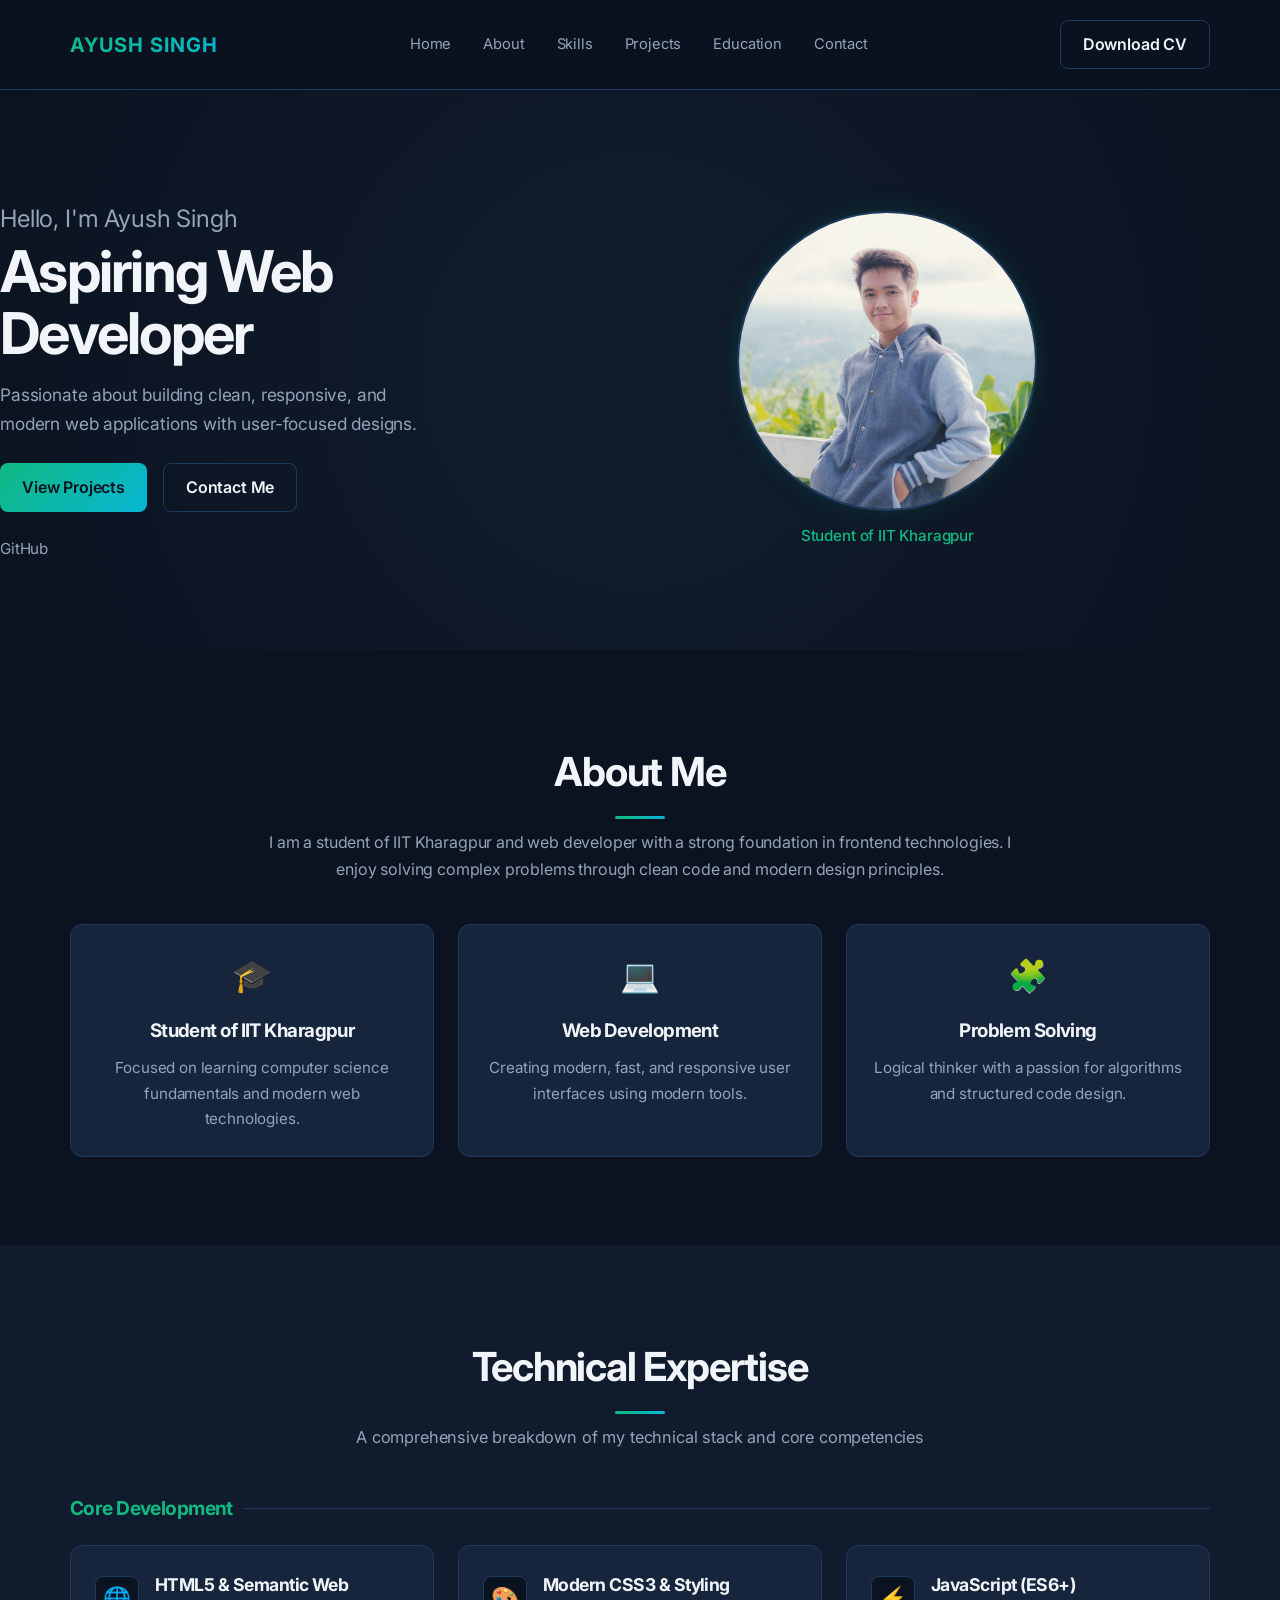
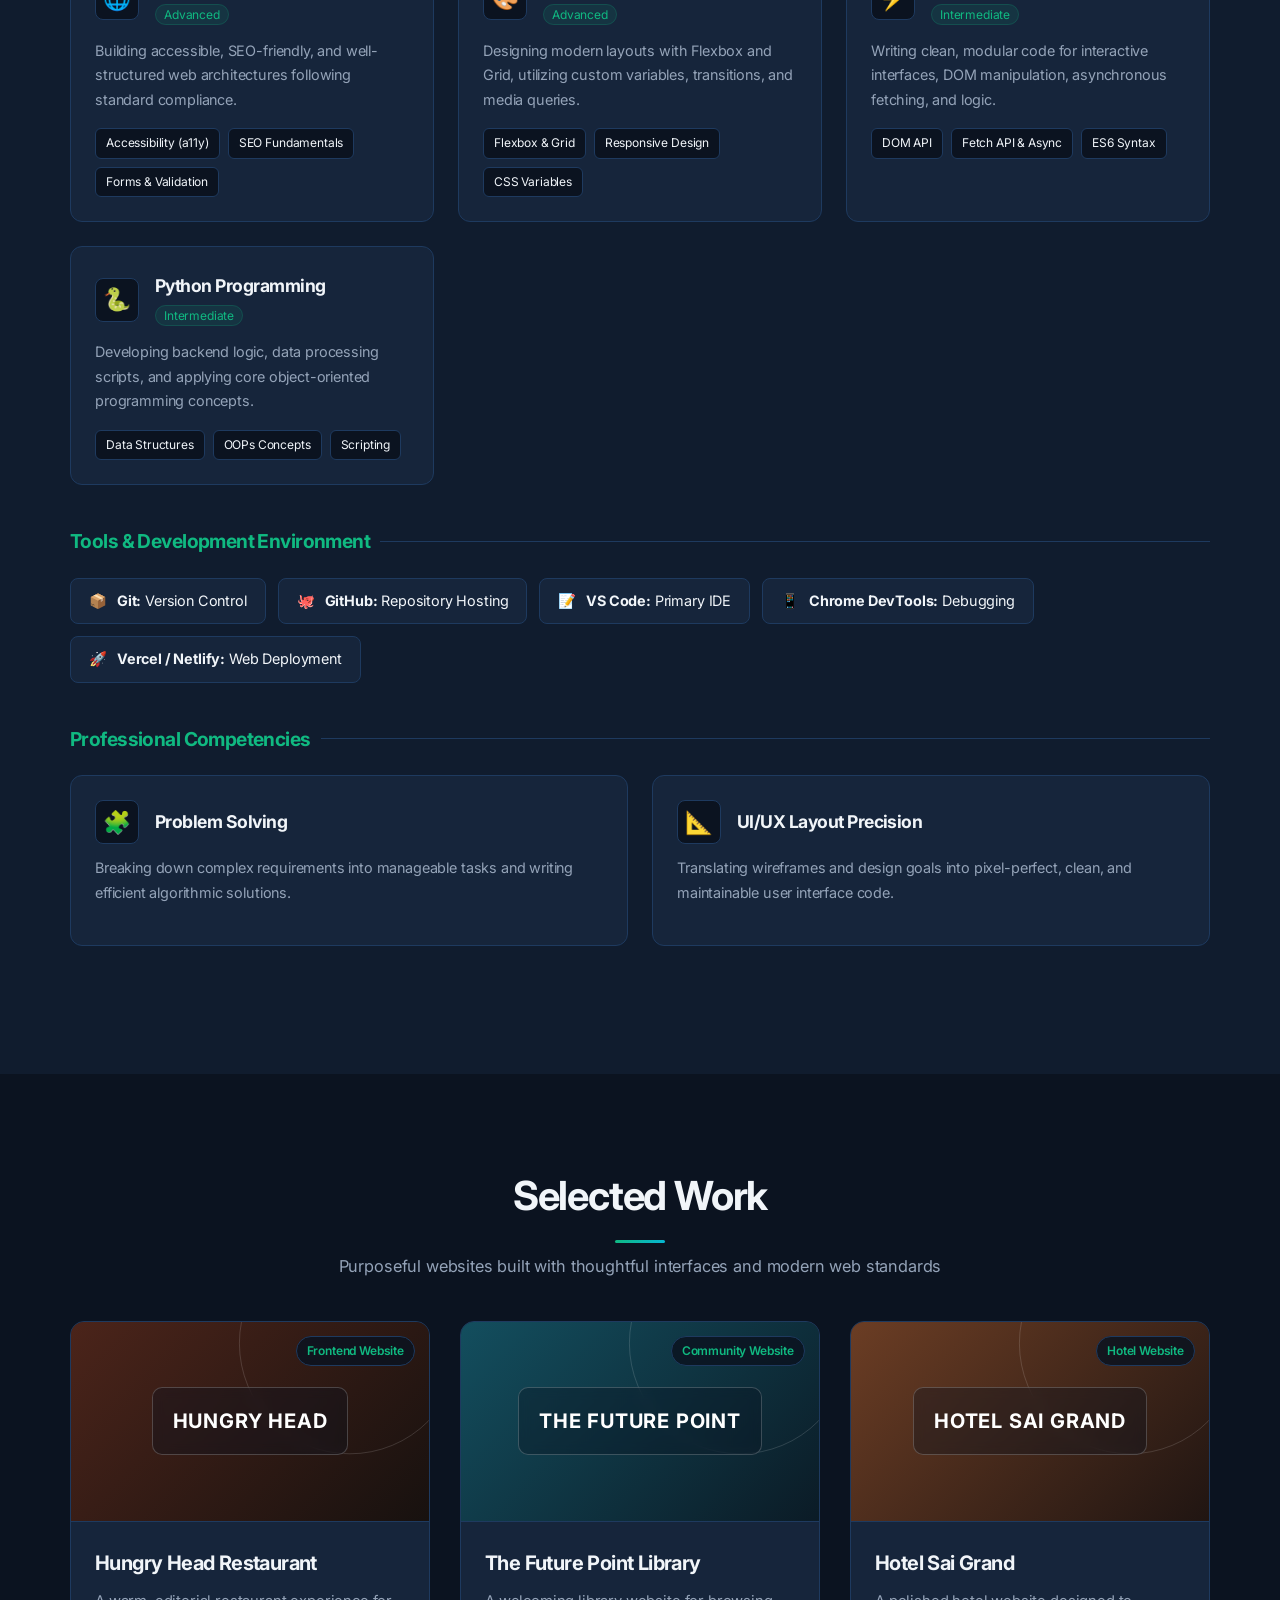
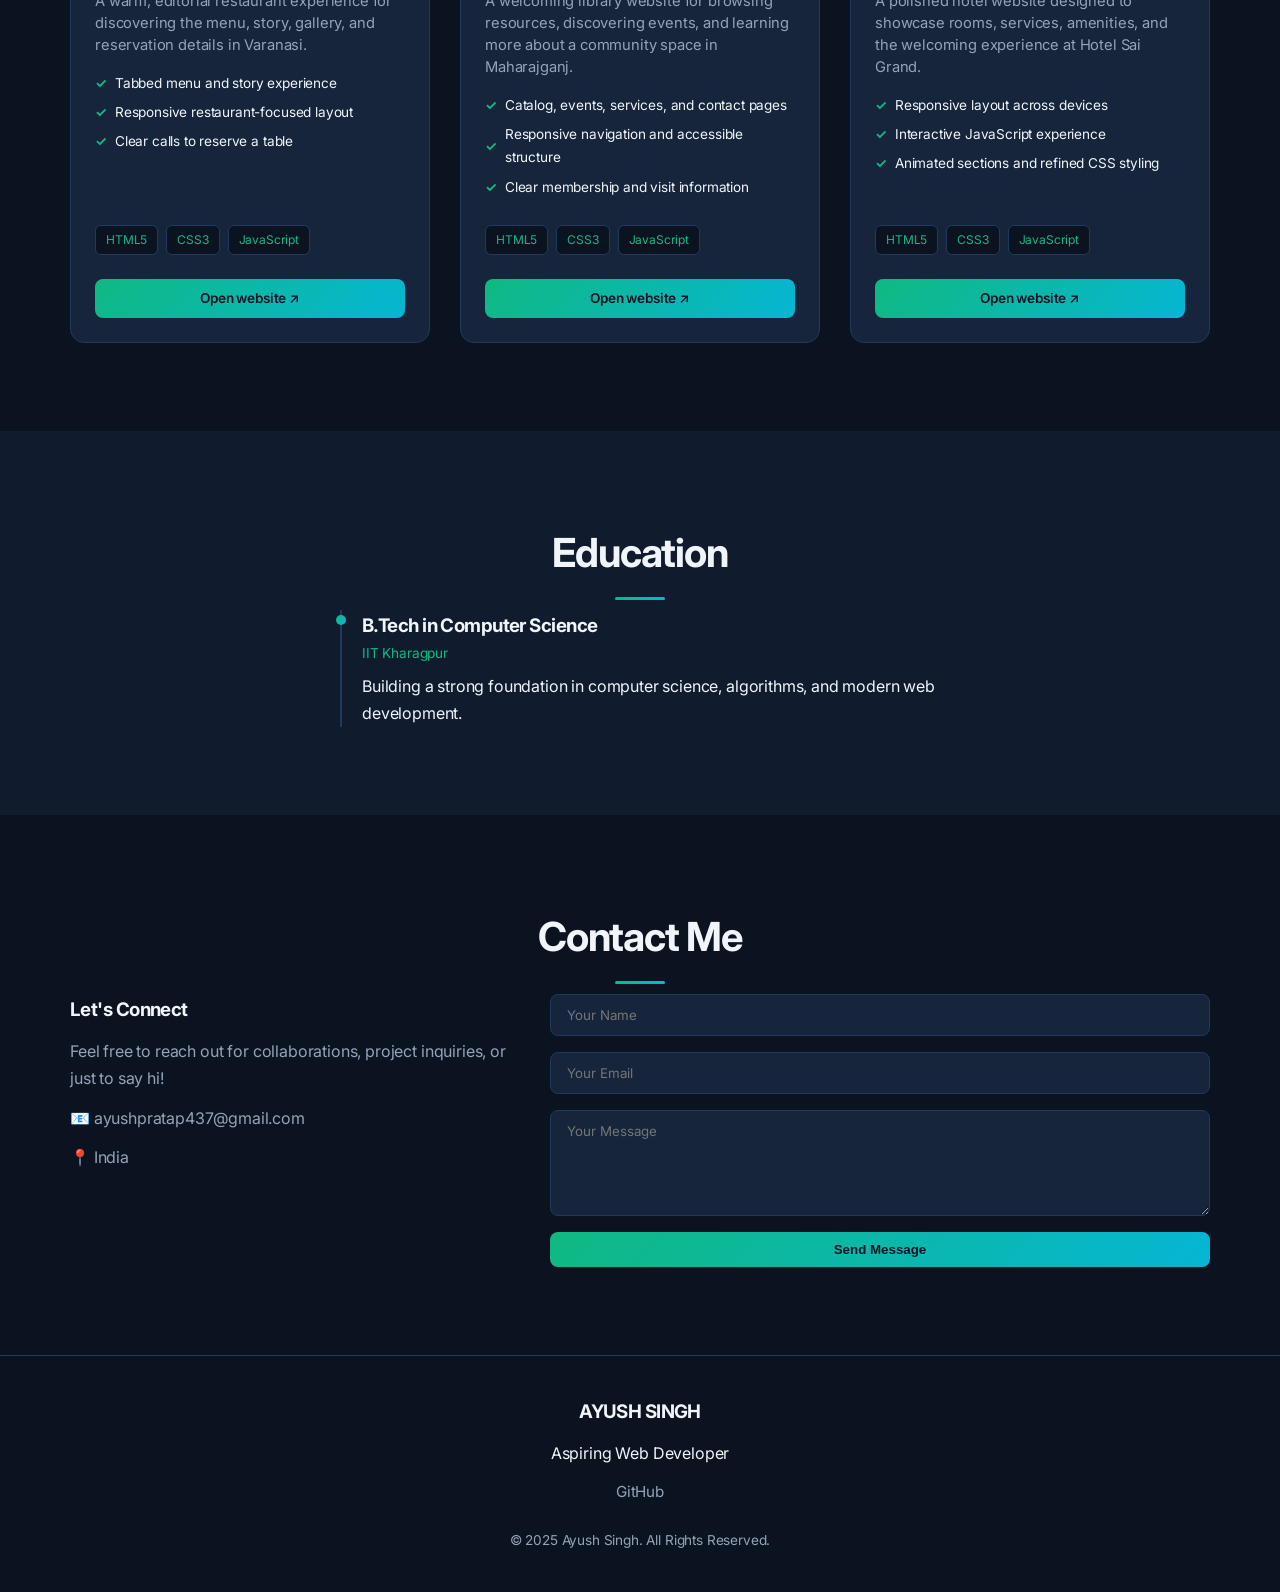
==== commit 705c3baa: "Updated CSS" ====
--- a/index.html
+++ b/index.html
@@ -43,7 +43,7 @@
     <section id="home" class="hero">
       <div class="container hero-container">
         <div class="hero-image">
-          <img src="C:\Users\AYUSH SINGH\Desktop\Ayush singh\OTHER\ChatGPT Image Jun 2, 2026, 01_46_10 PM.png" class="photo-placeholder"></img>
+          <img src="Content/Profile Photo.jpg" class="photo-placeholder"></img>
           <p class="photo-label">Student of IIT Kharagpur</p>
         </div>
         <div class="hero-text">
@@ -323,30 +323,34 @@
 
           <!-- Project 3 -->
           <div class="prof-project-card">
-            <div class="project-preview-wrapper">
-              <span class="project-preview-icon">🎓</span>
-              <span class="project-category-badge">Web Application</span>
+            <div class="project-preview-wrapper hotel-sai-grand">
+              <span class="project-preview-label">HOTEL SAI GRAND</span>
+              <span class="project-category-badge">Hotel Website</span>
             </div>
             <div class="project-card-body">
-              <h3>Student Management System</h3>
+              <h3>Hotel Sai Grand</h3>
               <p class="project-desc">
-                An interactive administrative dashboard allowing users to
-                record, organize, search, and update student profiles
-                dynamically.
+                A polished hotel website designed to showcase rooms, services,
+                amenities, and the welcoming experience at Hotel Sai Grand.
               </p>
               <ul class="project-features-list">
-                <li>Search and filter records functionality</li>
-                <li>Form state handling and validation</li>
-                <li>Structured data processing backend</li>
+                <li>Responsive layout across devices</li>
+                <li>Interactive JavaScript experience</li>
+                <li>Animated sections and refined CSS styling</li>
               </ul>
               <div class="project-tech-tags">
-                <span>Python</span>
+                <span>HTML5</span>
+                <span>CSS3</span>
                 <span>JavaScript</span>
-                <span>CSS3</span>
               </div>
               <div class="project-action-buttons">
-                <a href="#" class="btn btn-sm btn-primary">Live Demo ↗</a>
-                <a href="#" class="btn btn-sm btn-outline">GitHub 💻</a>
+                <a
+                  href="https://ayush-pratap-singh-git.github.io/demo-Hotel-Sai-Grand/"
+                  class="btn btn-sm btn-primary"
+                  target="_blank"
+                  rel="noopener"
+                  >Open website ↗</a
+                >
               </div>
             </div>
           </div>
--- a/Content/style.css
+++ b/Content/style.css
@@ -612,8 +612,8 @@
   background: linear-gradient(135deg, #134e5e 0%, #0b1b26 100%);
 }
 
-.project-preview-wrapper.student-system {
-  background: linear-gradient(135deg, #1e3a5f 0%, #0b1320 100%);
+.project-preview-wrapper.hotel-sai-grand {
+  background: linear-gradient(135deg, #6b3d24 0%, #201512 100%);
 }
 
 .project-preview-label {
